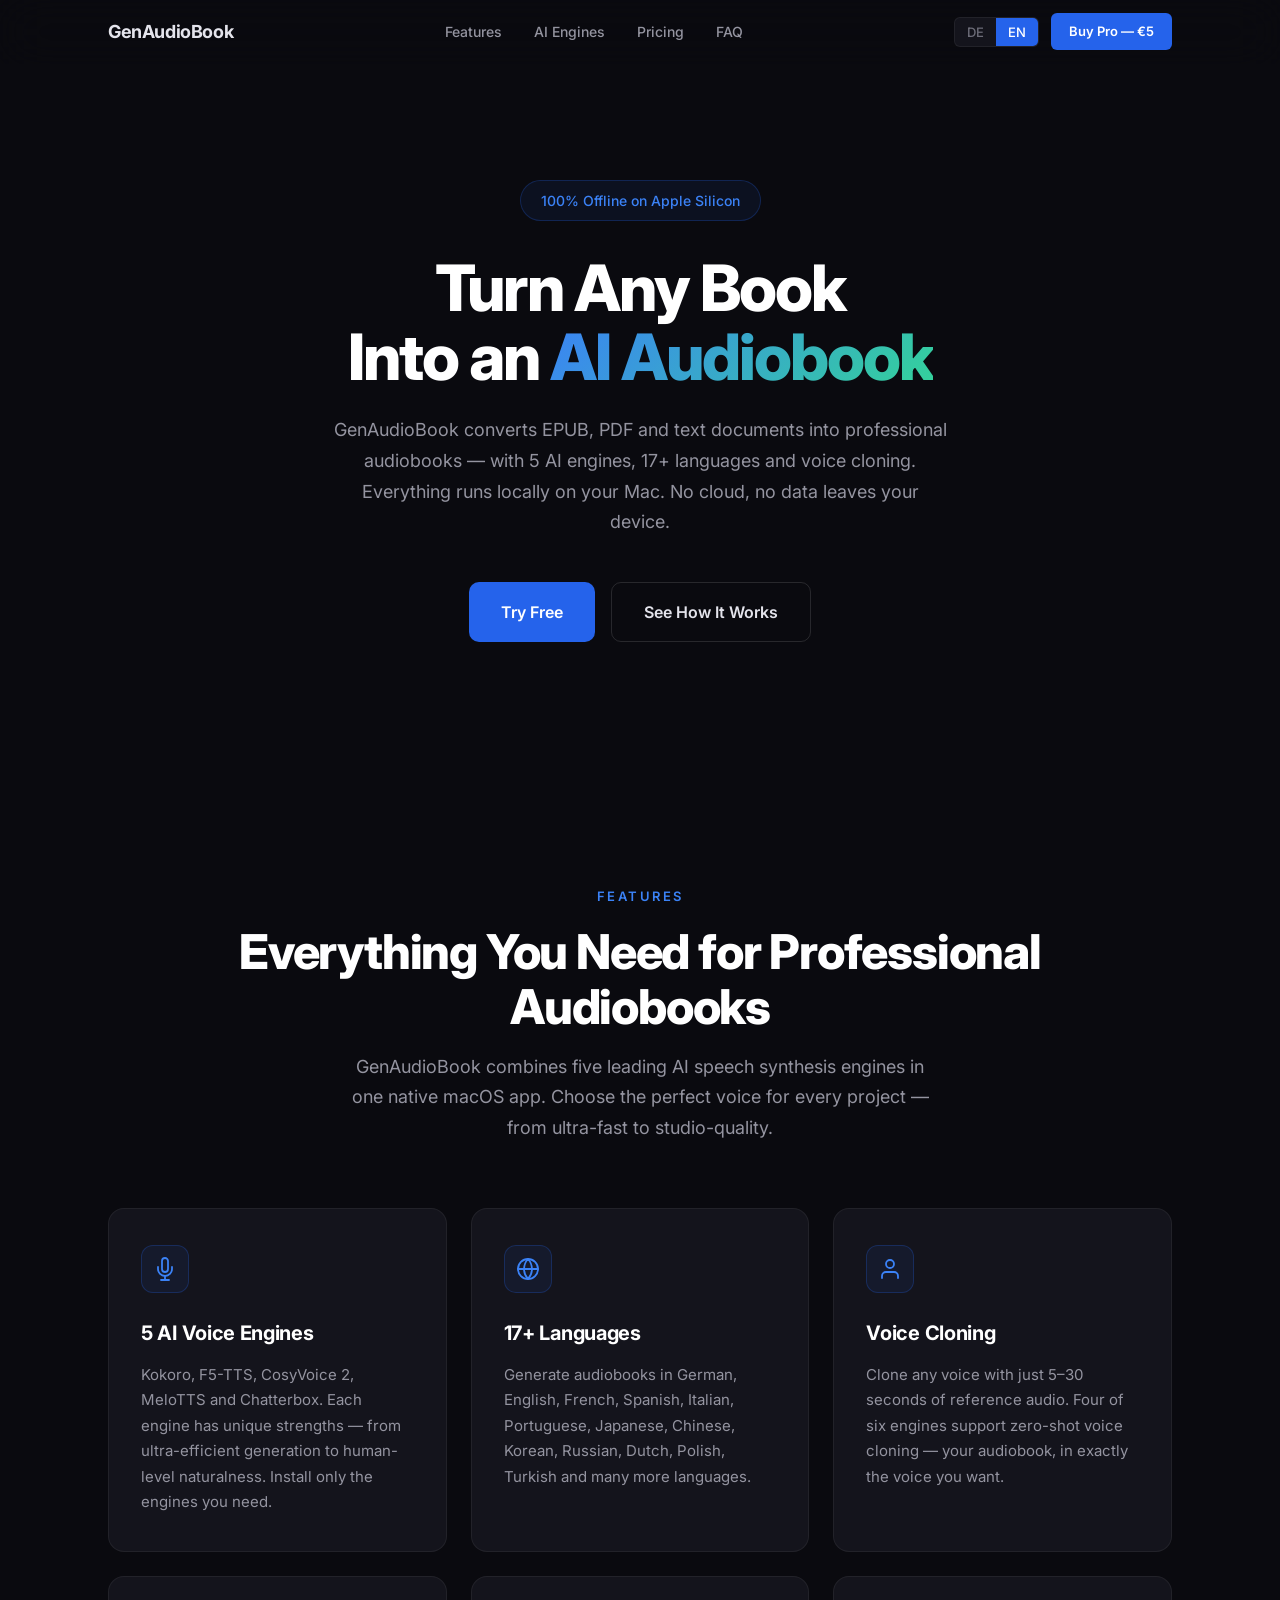
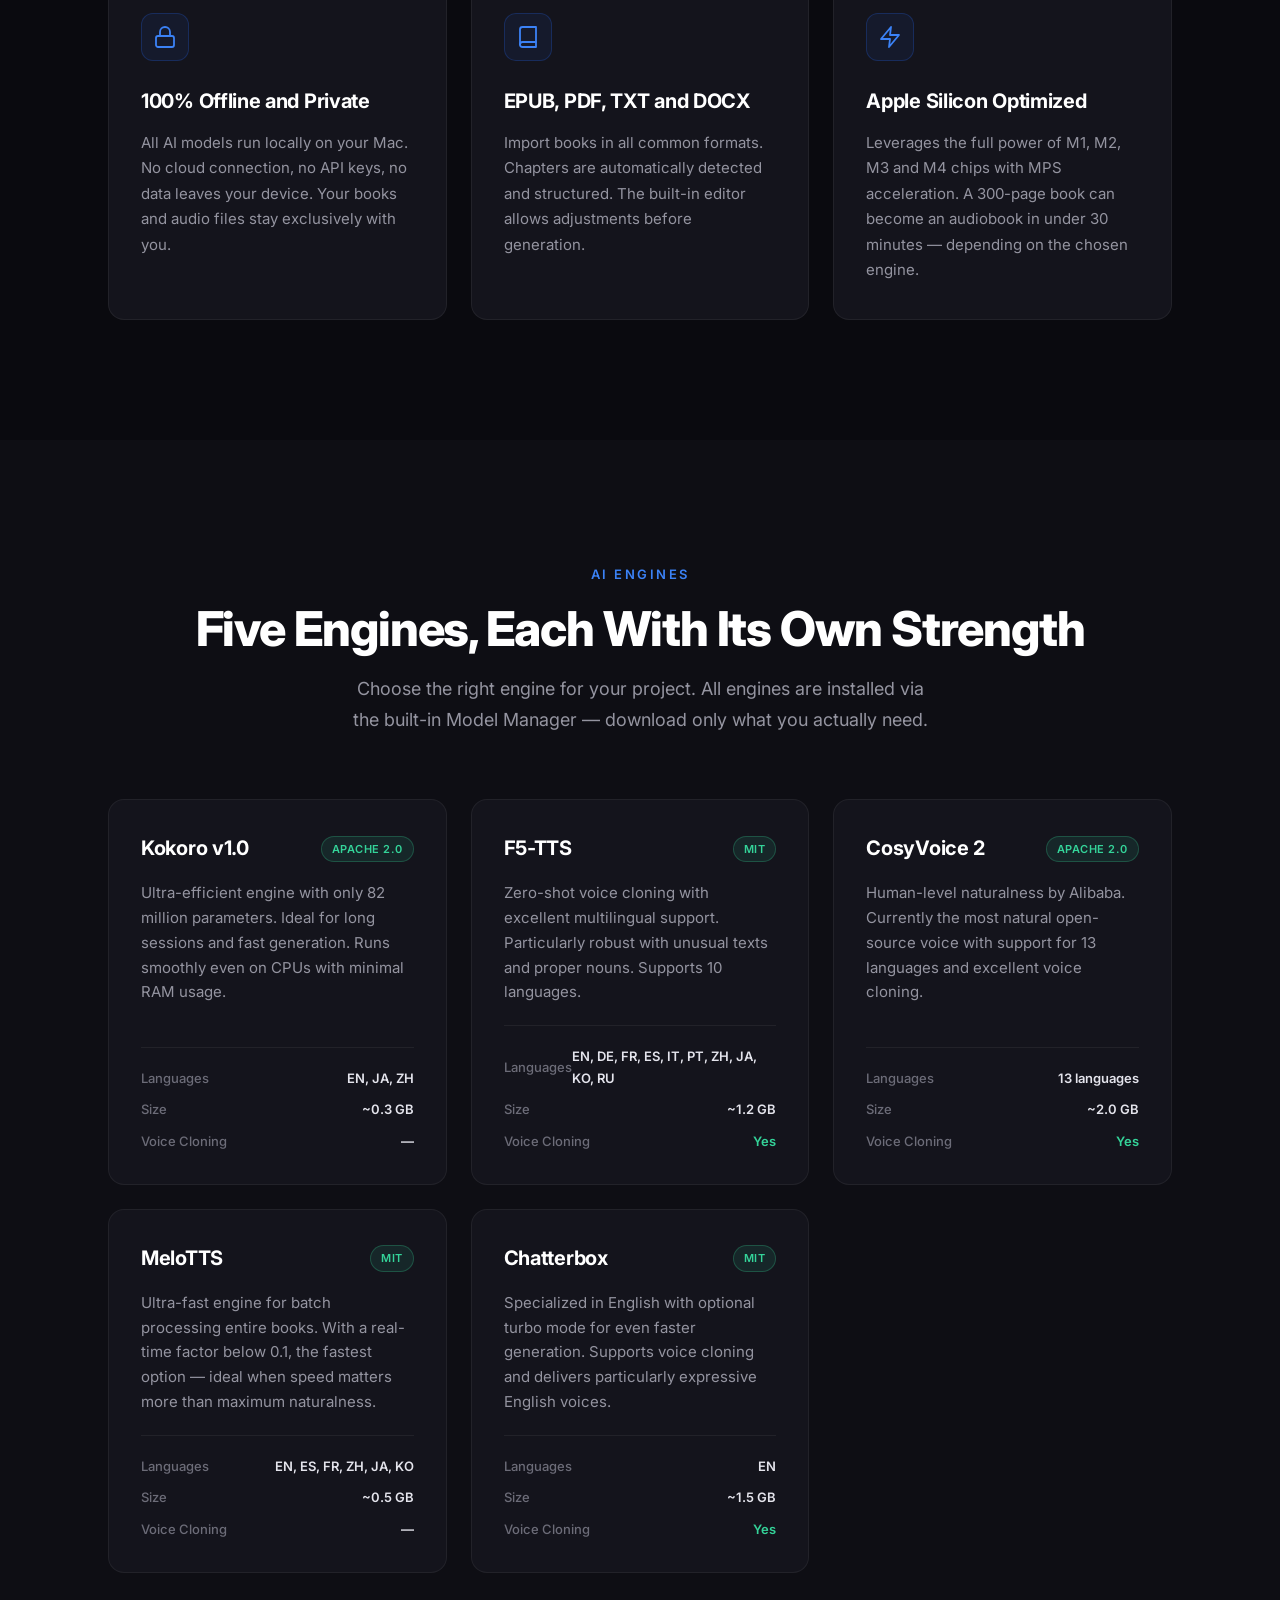
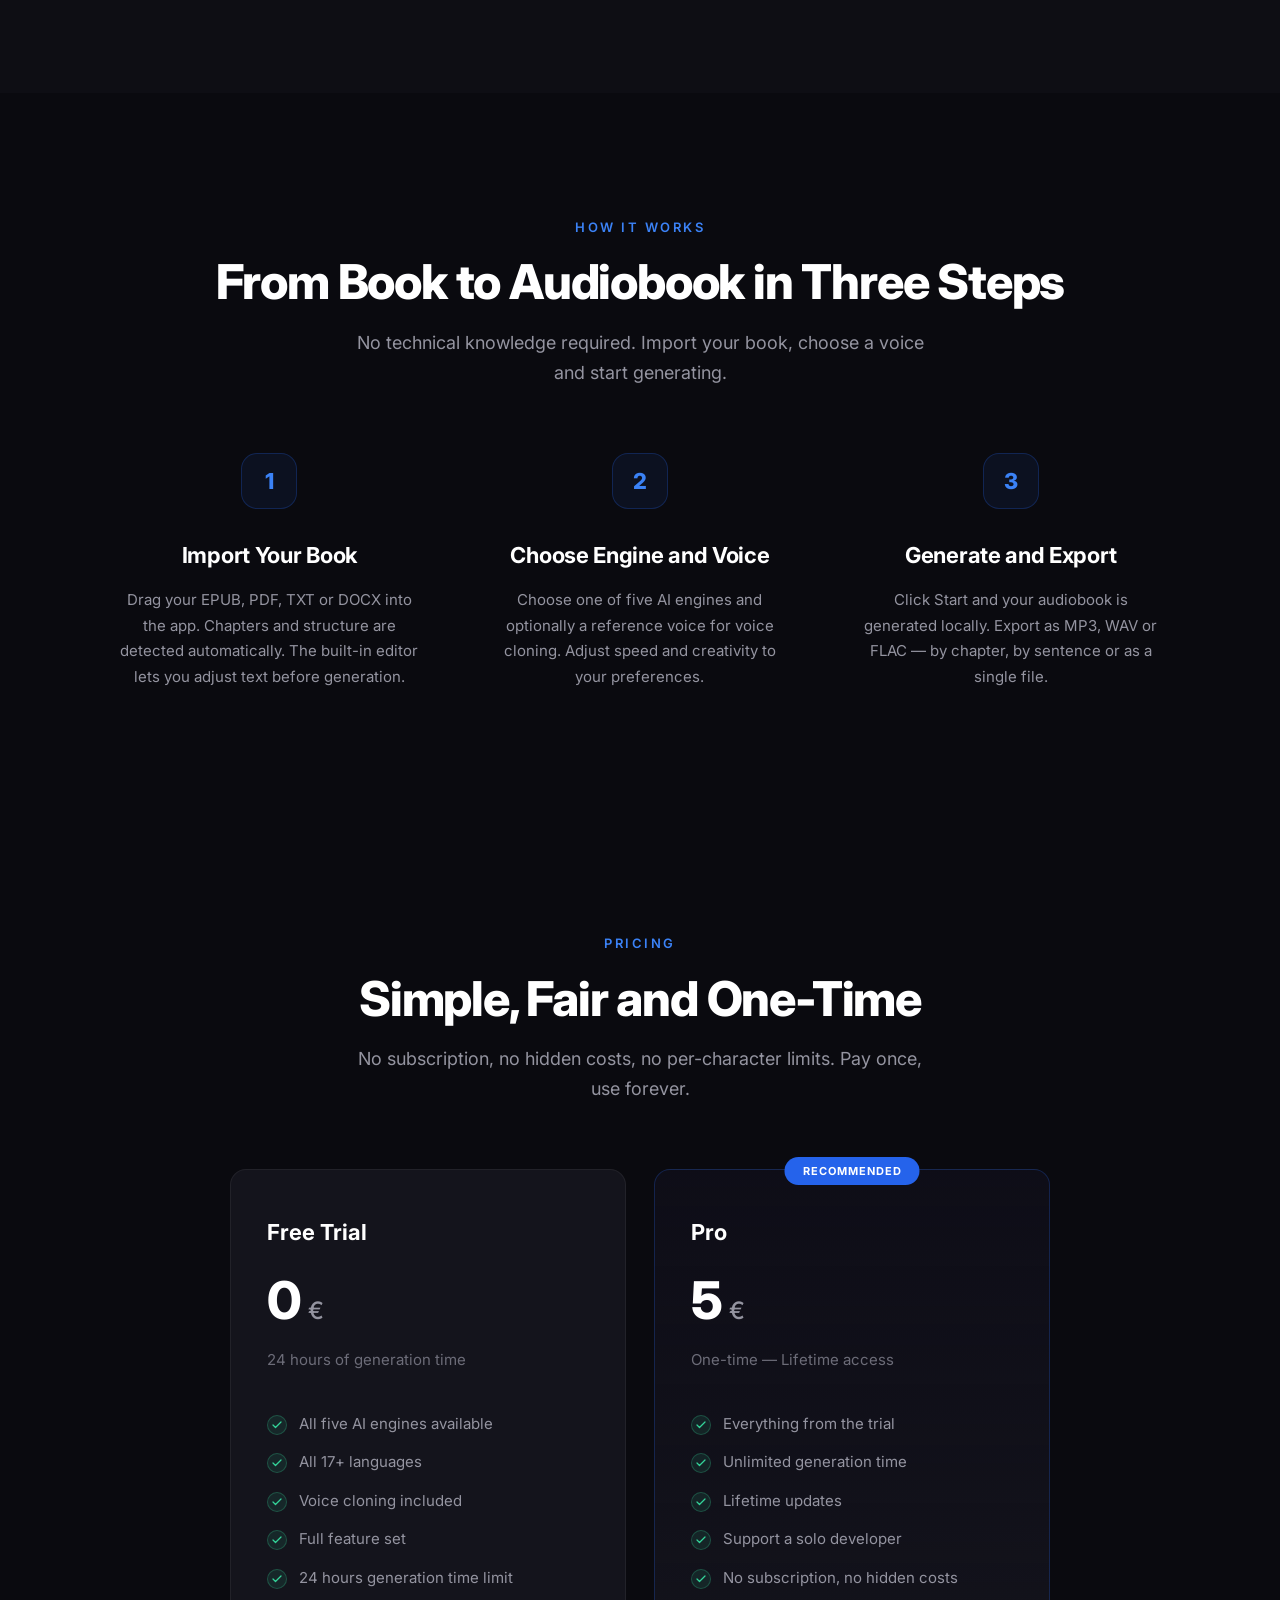
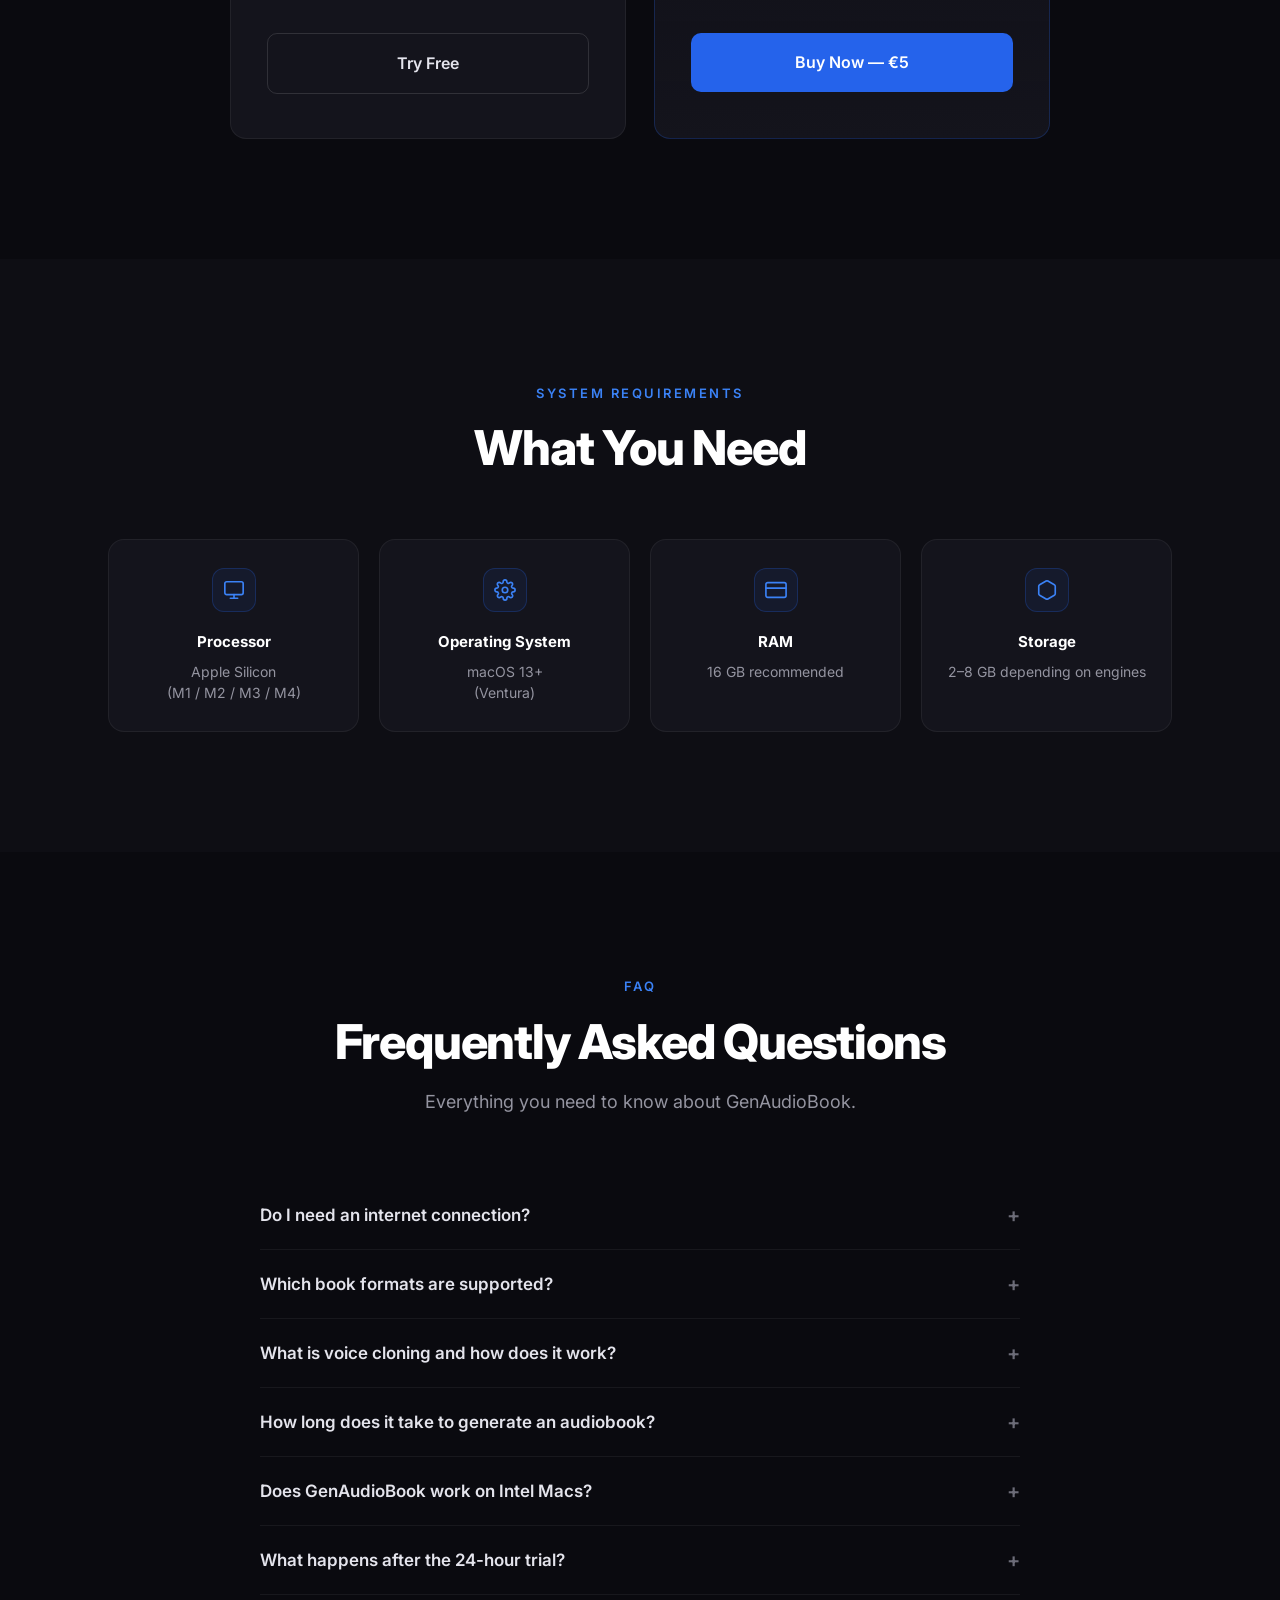
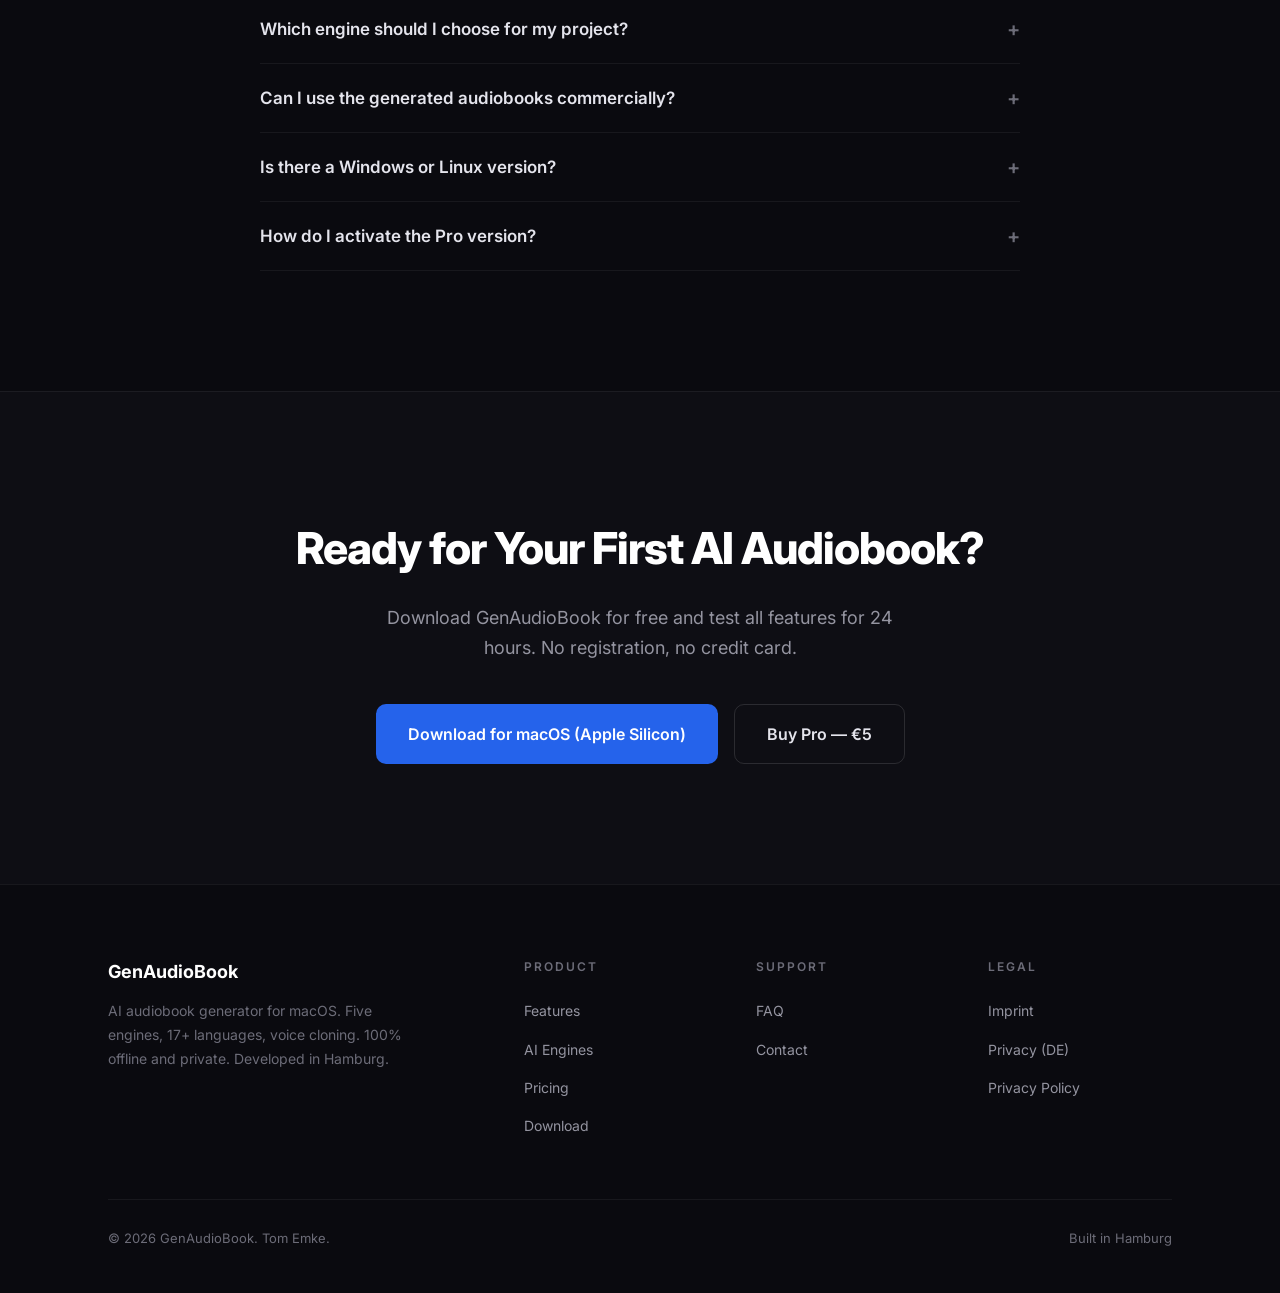
==== index.html @ 5830a2a6 "Add files via upload" ====
<!DOCTYPE html>
<html lang="de">
<head>
    <meta charset="UTF-8">
    <meta name="viewport" content="width=device-width, initial-scale=1.0">
    <title>GenAudioBook — KI Hörbuch Generator für Mac | EPUB zu Audiobook</title>
    <meta name="description" content="Verwandle jedes EPUB, PDF oder Textdokument in ein professionelles Hörbuch — 100% lokal auf deinem Mac. 5 KI-Stimmen, 17+ Sprachen, Voice Cloning. 24h kostenlos testen.">
    <meta name="keywords" content="audiobook generator, hörbuch erstellen, epub to audiobook, text to speech mac, KI hörbuch, AI audiobook, voice cloning, offline tts, mac app, apple silicon">
    <meta name="author" content="Tom Emke">
    <link rel="canonical" href="https://genaudiobook.com/">

    <!-- Open Graph -->
    <meta property="og:type" content="website">
    <meta property="og:url" content="https://genaudiobook.com/">
    <meta property="og:title" content="GenAudioBook — KI Hörbuch Generator für Mac">
    <meta property="og:description" content="Verwandle jedes Buch in ein Audiobook. 5 KI-Engines, 17+ Sprachen, Voice Cloning. 100% offline auf deinem Mac.">
    <meta property="og:site_name" content="GenAudioBook">

    <!-- Twitter Card -->
    <meta name="twitter:card" content="summary_large_image">
    <meta name="twitter:title" content="GenAudioBook — KI Hörbuch Generator für Mac">
    <meta name="twitter:description" content="5 KI-Engines, 17+ Sprachen, Voice Cloning. 100% offline. 24h kostenlos testen, dann 5€ einmalig.">

    <!-- Schema.org JSON-LD -->
    <script type="application/ld+json">
    {
        "@context": "https://schema.org",
        "@type": "SoftwareApplication",
        "name": "GenAudioBook",
        "operatingSystem": "macOS 13+",
        "applicationCategory": "MultimediaApplication",
        "description": "AI-powered audiobook generator for Mac. Convert EPUB, PDF and text to audiobooks using 5 TTS engines with 17+ languages and voice cloning. Runs 100% offline on Apple Silicon.",
        "offers": [
            {
                "@type": "Offer",
                "price": "0",
                "priceCurrency": "EUR",
                "description": "24-hour free trial"
            },
            {
                "@type": "Offer",
                "price": "5.00",
                "priceCurrency": "EUR",
                "description": "Lifetime Pro license"
            }
        ],
        "author": {
            "@type": "Person",
            "name": "Tom Emke"
        }
    }
    </script>

    <!-- Fonts -->
    <link rel="preconnect" href="https://fonts.googleapis.com">
    <link rel="preconnect" href="https://fonts.gstatic.com" crossorigin>
    <link href="https://fonts.googleapis.com/css2?family=Inter:wght@400;500;600;700;800&display=swap" rel="stylesheet">

    <link rel="stylesheet" href="style.css">
</head>
<body>

<!-- ==================== NAVBAR ==================== -->
<nav class="navbar">
    <div class="container">
        <a href="/" class="nav-logo">GenAudioBook</a>
        <ul class="nav-links" id="navLinks">
            <li><a href="#features" data-de="Features" data-en="Features">Features</a></li>
            <li><a href="#engines" data-de="KI Engines" data-en="AI Engines">KI Engines</a></li>
            <li><a href="#pricing" data-de="Preise" data-en="Pricing">Preise</a></li>
            <li><a href="#faq" data-de="FAQ" data-en="FAQ">FAQ</a></li>
        </ul>
        <div class="nav-right">
            <div class="lang-toggle">
                <button id="langDe" class="active" onclick="setLang('de')">DE</button>
                <button id="langEn" onclick="setLang('en')">EN</button>
            </div>
            <a href="https://tomember.gumroad.com/l/epdibx" class="btn-nav-cta" data-de="Pro kaufen — 5 €" data-en="Buy Pro — €5">Pro kaufen — 5 €</a>
            <button class="nav-hamburger" id="navHamburger" onclick="toggleMobileNav()">☰</button>
        </div>
    </div>
</nav>

<!-- ==================== HERO ==================== -->
<section class="hero">
    <div class="container">
        <div class="hero-badge">
            <span data-de="100% Offline auf Apple Silicon" data-en="100% Offline on Apple Silicon">100% Offline auf Apple Silicon</span>
        </div>
        <h1>
            <span data-de="Verwandle jedes Buch" data-en="Turn Any Book">Verwandle jedes Buch</span><br>
            <span data-de="in ein " data-en="Into an ">in ein </span><span class="gradient-text" data-de="KI-Hörbuch" data-en="AI Audiobook">KI-Hörbuch</span>
        </h1>
        <p class="subtitle" data-de="GenAudioBook konvertiert EPUB, PDF und Textdokumente in professionelle Hörbücher — mit 5 KI-Engines, 17+ Sprachen und Voice Cloning. Alles läuft lokal auf deinem Mac. Keine Cloud, keine Daten die dein Gerät verlassen." data-en="GenAudioBook converts EPUB, PDF and text documents into professional audiobooks — with 5 AI engines, 17+ languages and voice cloning. Everything runs locally on your Mac. No cloud, no data leaves your device.">
            GenAudioBook konvertiert EPUB, PDF und Textdokumente in professionelle Hörbücher — mit 5 KI-Engines, 17+ Sprachen und Voice Cloning. Alles läuft lokal auf deinem Mac. Keine Cloud, keine Daten die dein Gerät verlassen.
        </p>
        <div class="hero-buttons">
            <a href="#download" class="btn-primary" data-de="Kostenlos testen" data-en="Try Free">Kostenlos testen</a>
            <a href="#how-it-works" class="btn-secondary" data-de="So funktioniert's" data-en="See How It Works">So funktioniert's</a>
        </div>
    </div>
</section>

<!-- ==================== FEATURES ==================== -->
<section id="features">
    <div class="container">
        <div class="section-header fade-in">
            <span class="label" data-de="Features" data-en="Features">Features</span>
            <h2 data-de="Alles was du für professionelle Hörbücher brauchst" data-en="Everything You Need for Professional Audiobooks">Alles was du für professionelle Hörbücher brauchst</h2>
            <p data-de="GenAudioBook vereint fünf führende KI-Sprachsynthese-Engines in einer nativen macOS-App. Wähle die perfekte Stimme für jedes Projekt — von ultra-schnell bis studio-nah." data-en="GenAudioBook combines five leading AI speech synthesis engines in one native macOS app. Choose the perfect voice for every project — from ultra-fast to studio-quality.">GenAudioBook vereint fünf führende KI-Sprachsynthese-Engines in einer nativen macOS-App. Wähle die perfekte Stimme für jedes Projekt — von ultra-schnell bis studio-nah.</p>
        </div>
        <div class="features-grid">
            <div class="feature-card fade-in">
                <div class="feature-icon">
                    <svg viewBox="0 0 24 24"><path d="M12 1a3 3 0 0 0-3 3v8a3 3 0 0 0 6 0V4a3 3 0 0 0-3-3z"/><path d="M19 10v2a7 7 0 0 1-14 0v-2"/><line x1="12" y1="19" x2="12" y2="23"/><line x1="8" y1="23" x2="16" y2="23"/></svg>
                </div>
                <h3 data-de="5 KI-Sprachengines" data-en="5 AI Voice Engines">5 KI-Sprachengines</h3>
                <p data-de="Kokoro, F5-TTS, CosyVoice 2, MeloTTS, Chatterbox. Jede Engine hat eigene Stärken — von ultra-effizienter Generierung bis hin zu menschennaher Natürlichkeit. Installiere nur die Engines, die du brauchst." data-en="Kokoro, F5-TTS, CosyVoice 2, MeloTTS and Chatterbox. Each engine has unique strengths — from ultra-efficient generation to human-level naturalness. Install only the engines you need.">Kokoro, F5-TTS, CosyVoice 2, MeloTTS, Chatterbox. Jede Engine hat eigene Stärken — von ultra-effizienter Generierung bis hin zu menschennaher Natürlichkeit. Installiere nur die Engines, die du brauchst.</p>
            </div>
            <div class="feature-card fade-in">
                <div class="feature-icon">
                    <svg viewBox="0 0 24 24"><circle cx="12" cy="12" r="10"/><line x1="2" y1="12" x2="22" y2="12"/><path d="M12 2a15.3 15.3 0 0 1 4 10 15.3 15.3 0 0 1-4 10 15.3 15.3 0 0 1-4-10 15.3 15.3 0 0 1 4-10z"/></svg>
                </div>
                <h3 data-de="17+ Sprachen" data-en="17+ Languages">17+ Sprachen</h3>
                <p data-de="Generiere Hörbücher in Deutsch, Englisch, Französisch, Spanisch, Italienisch, Portugiesisch, Japanisch, Chinesisch, Koreanisch, Russisch, Niederländisch, Polnisch, Türkisch und vielen weiteren Sprachen." data-en="Generate audiobooks in German, English, French, Spanish, Italian, Portuguese, Japanese, Chinese, Korean, Russian, Dutch, Polish, Turkish and many more languages.">Generiere Hörbücher in Deutsch, Englisch, Französisch, Spanisch, Italienisch, Portugiesisch, Japanisch, Chinesisch, Koreanisch, Russisch, Niederländisch, Polnisch, Türkisch und vielen weiteren Sprachen.</p>
            </div>
            <div class="feature-card fade-in">
                <div class="feature-icon">
                    <svg viewBox="0 0 24 24"><path d="M20 21v-2a4 4 0 0 0-4-4H8a4 4 0 0 0-4 4v2"/><circle cx="12" cy="7" r="4"/></svg>
                </div>
                <h3 data-de="Voice Cloning" data-en="Voice Cloning">Voice Cloning</h3>
                <p data-de="Klone jede beliebige Stimme mit nur 5–30 Sekunden Referenz-Audio. Vier der sechs Engines unterstützen Zero-Shot Voice Cloning — dein Hörbuch, in genau der Stimme die du willst." data-en="Clone any voice with just 5–30 seconds of reference audio. Four of six engines support zero-shot voice cloning — your audiobook, in exactly the voice you want.">Klone jede beliebige Stimme mit nur 5–30 Sekunden Referenz-Audio. Vier der sechs Engines unterstützen Zero-Shot Voice Cloning — dein Hörbuch, in genau der Stimme die du willst.</p>
            </div>
            <div class="feature-card fade-in">
                <div class="feature-icon">
                    <svg viewBox="0 0 24 24"><rect x="3" y="11" width="18" height="11" rx="2" ry="2"/><path d="M7 11V7a5 5 0 0 1 10 0v4"/></svg>
                </div>
                <h3 data-de="100% Offline und Privat" data-en="100% Offline and Private">100% Offline und Privat</h3>
                <p data-de="Alle KI-Modelle laufen lokal auf deinem Mac. Keine Cloud-Verbindung, keine API-Keys, keine Daten die dein Gerät verlassen. Deine Bücher und Audiodateien bleiben ausschließlich bei dir." data-en="All AI models run locally on your Mac. No cloud connection, no API keys, no data leaves your device. Your books and audio files stay exclusively with you.">Alle KI-Modelle laufen lokal auf deinem Mac. Keine Cloud-Verbindung, keine API-Keys, keine Daten die dein Gerät verlassen. Deine Bücher und Audiodateien bleiben ausschließlich bei dir.</p>
            </div>
            <div class="feature-card fade-in">
                <div class="feature-icon">
                    <svg viewBox="0 0 24 24"><path d="M4 19.5A2.5 2.5 0 0 1 6.5 17H20"/><path d="M6.5 2H20v20H6.5A2.5 2.5 0 0 1 4 19.5v-15A2.5 2.5 0 0 1 6.5 2z"/></svg>
                </div>
                <h3 data-de="EPUB, PDF, TXT und DOCX" data-en="EPUB, PDF, TXT and DOCX">EPUB, PDF, TXT und DOCX</h3>
                <p data-de="Importiere Bücher in allen gängigen Formaten. Kapitel werden automatisch erkannt und strukturiert. Der integrierte Editor erlaubt Anpassungen vor der Generierung." data-en="Import books in all common formats. Chapters are automatically detected and structured. The built-in editor allows adjustments before generation.">Importiere Bücher in allen gängigen Formaten. Kapitel werden automatisch erkannt und strukturiert. Der integrierte Editor erlaubt Anpassungen vor der Generierung.</p>
            </div>
            <div class="feature-card fade-in">
                <div class="feature-icon">
                    <svg viewBox="0 0 24 24"><polygon points="13 2 3 14 12 14 11 22 21 10 12 10 13 2"/></svg>
                </div>
                <h3 data-de="Apple Silicon Optimiert" data-en="Apple Silicon Optimized">Apple Silicon Optimiert</h3>
                <p data-de="Nutzt die volle Leistung der M1, M2, M3 und M4 Chips mit MPS-Beschleunigung. Ein 300-Seiten-Buch kann in unter 30 Minuten zum Hörbuch werden — je nach gewählter Engine." data-en="Leverages the full power of M1, M2, M3 and M4 chips with MPS acceleration. A 300-page book can become an audiobook in under 30 minutes — depending on the chosen engine.">Nutzt die volle Leistung der M1, M2, M3 und M4 Chips mit MPS-Beschleunigung. Ein 300-Seiten-Buch kann in unter 30 Minuten zum Hörbuch werden — je nach gewählter Engine.</p>
            </div>
        </div>
    </div>
</section>

<!-- ==================== ENGINE COMPARISON ==================== -->
<section id="engines" class="engine-section">
    <div class="container">
        <div class="section-header fade-in">
            <span class="label" data-de="KI Engines" data-en="AI Engines">KI Engines</span>
            <h2 data-de="Fünf Engines, jede mit eigener Stärke" data-en="Five Engines, Each With Its Own Strength">Fünf Engines, jede mit eigener Stärke</h2>
            <p data-de="Wähle die richtige Engine für dein Projekt. Alle Engines werden über den integrierten Model Manager installiert — lade nur herunter, was du wirklich brauchst." data-en="Choose the right engine for your project. All engines are installed via the built-in Model Manager — download only what you actually need.">Wähle die richtige Engine für dein Projekt. Alle Engines werden über den integrierten Model Manager installiert — lade nur herunter, was du wirklich brauchst.</p>
        </div>
        <div class="engine-grid">
            <!-- Kokoro -->
            <div class="engine-card fade-in">
                <div class="engine-card-header">
                    <h3>Kokoro v1.0</h3>
                    <span class="engine-badge green">Apache 2.0</span>
                </div>
                <p class="engine-desc" data-de="Ultra-effiziente Engine mit nur 82 Millionen Parametern. Ideal für lange Sessions und schnelle Generierung. Läuft auch auf CPUs flüssig und verbraucht minimal RAM." data-en="Ultra-efficient engine with only 82 million parameters. Ideal for long sessions and fast generation. Runs smoothly even on CPUs with minimal RAM usage.">Ultra-effiziente Engine mit nur 82 Millionen Parametern. Ideal für lange Sessions und schnelle Generierung. Läuft auch auf CPUs flüssig und verbraucht minimal RAM.</p>
                <div class="engine-meta">
                    <div class="engine-meta-row">
                        <span class="meta-label" data-de="Sprachen" data-en="Languages">Sprachen</span>
                        <span class="meta-value">EN, JA, ZH</span>
                    </div>
                    <div class="engine-meta-row">
                        <span class="meta-label" data-de="Größe" data-en="Size">Größe</span>
                        <span class="meta-value">~0.3 GB</span>
                    </div>
                    <div class="engine-meta-row">
                        <span class="meta-label">Voice Cloning</span>
                        <span class="meta-value">—</span>
                    </div>
                </div>
            </div>
            <!-- F5-TTS -->
            <div class="engine-card fade-in">
                <div class="engine-card-header">
                    <h3>F5-TTS</h3>
                    <span class="engine-badge green">MIT</span>
                </div>
                <p class="engine-desc" data-de="Zero-Shot Voice Cloning mit hervorragender Multilingual-Unterstützung. Besonders robust bei ungewöhnlichen Texten und Eigennamen. Unterstützt 10 Sprachen." data-en="Zero-shot voice cloning with excellent multilingual support. Particularly robust with unusual texts and proper nouns. Supports 10 languages.">Zero-Shot Voice Cloning mit hervorragender Multilingual-Unterstützung. Besonders robust bei ungewöhnlichen Texten und Eigennamen. Unterstützt 10 Sprachen.</p>
                <div class="engine-meta">
                    <div class="engine-meta-row">
                        <span class="meta-label" data-de="Sprachen" data-en="Languages">Sprachen</span>
                        <span class="meta-value">EN, DE, FR, ES, IT, PT, ZH, JA, KO, RU</span>
                    </div>
                    <div class="engine-meta-row">
                        <span class="meta-label" data-de="Größe" data-en="Size">Größe</span>
                        <span class="meta-value">~1.2 GB</span>
                    </div>
                    <div class="engine-meta-row">
                        <span class="meta-label">Voice Cloning</span>
                        <span class="meta-value cloning-yes" data-de="Ja" data-en="Yes">Ja</span>
                    </div>
                </div>
            </div>
            <!-- CosyVoice 2 -->
            <div class="engine-card fade-in">
                <div class="engine-card-header">
                    <h3>CosyVoice 2</h3>
                    <span class="engine-badge green">Apache 2.0</span>
                </div>
                <p class="engine-desc" data-de="Menschennahe Natürlichkeit von Alibaba. Die aktuell natürlichste Open-Source-Stimme mit Unterstützung für 13 Sprachen und exzellentem Voice Cloning." data-en="Human-level naturalness by Alibaba. Currently the most natural open-source voice with support for 13 languages and excellent voice cloning.">Menschennahe Natürlichkeit von Alibaba. Die aktuell natürlichste Open-Source-Stimme mit Unterstützung für 13 Sprachen und exzellentem Voice Cloning.</p>
                <div class="engine-meta">
                    <div class="engine-meta-row">
                        <span class="meta-label" data-de="Sprachen" data-en="Languages">Sprachen</span>
                        <span class="meta-value">13 <span data-de="Sprachen" data-en="languages">Sprachen</span></span>
                    </div>
                    <div class="engine-meta-row">
                        <span class="meta-label" data-de="Größe" data-en="Size">Größe</span>
                        <span class="meta-value">~2.0 GB</span>
                    </div>
                    <div class="engine-meta-row">
                        <span class="meta-label">Voice Cloning</span>
                        <span class="meta-value cloning-yes" data-de="Ja" data-en="Yes">Ja</span>
                    </div>
                </div>
            </div>
            <!-- MeloTTS -->
            <div class="engine-card fade-in">
                <div class="engine-card-header">
                    <h3>MeloTTS</h3>
                    <span class="engine-badge green">MIT</span>
                </div>
                <p class="engine-desc" data-de="Ultra-schnelle Engine für Batch-Processing ganzer Bücher. Mit einem Real-Time-Factor unter 0.1 die schnellste Option — ideal wenn Geschwindigkeit wichtiger ist als maximale Natürlichkeit." data-en="Ultra-fast engine for batch processing entire books. With a real-time factor below 0.1, the fastest option — ideal when speed matters more than maximum naturalness.">Ultra-schnelle Engine für Batch-Processing ganzer Bücher. Mit einem Real-Time-Factor unter 0.1 die schnellste Option — ideal wenn Geschwindigkeit wichtiger ist als maximale Natürlichkeit.</p>
                <div class="engine-meta">
                    <div class="engine-meta-row">
                        <span class="meta-label" data-de="Sprachen" data-en="Languages">Sprachen</span>
                        <span class="meta-value">EN, ES, FR, ZH, JA, KO</span>
                    </div>
                    <div class="engine-meta-row">
                        <span class="meta-label" data-de="Größe" data-en="Size">Größe</span>
                        <span class="meta-value">~0.5 GB</span>
                    </div>
                    <div class="engine-meta-row">
                        <span class="meta-label">Voice Cloning</span>
                        <span class="meta-value">—</span>
                    </div>
                </div>
            </div>
            <!-- Chatterbox -->
            <div class="engine-card fade-in">
                <div class="engine-card-header">
                    <h3>Chatterbox</h3>
                    <span class="engine-badge green">MIT</span>
                </div>
                <p class="engine-desc" data-de="Spezialisiert auf englische Sprache mit optionalem Turbo-Modus für noch schnellere Generierung. Unterstützt Voice Cloning und liefert besonders ausdrucksstarke englische Stimmen." data-en="Specialized in English with optional turbo mode for even faster generation. Supports voice cloning and delivers particularly expressive English voices.">Spezialisiert auf englische Sprache mit optionalem Turbo-Modus für noch schnellere Generierung. Unterstützt Voice Cloning und liefert besonders ausdrucksstarke englische Stimmen.</p>
                <div class="engine-meta">
                    <div class="engine-meta-row">
                        <span class="meta-label" data-de="Sprachen" data-en="Languages">Sprachen</span>
                        <span class="meta-value">EN</span>
                    </div>
                    <div class="engine-meta-row">
                        <span class="meta-label" data-de="Größe" data-en="Size">Größe</span>
                        <span class="meta-value">~1.5 GB</span>
                    </div>
                    <div class="engine-meta-row">
                        <span class="meta-label">Voice Cloning</span>
                        <span class="meta-value cloning-yes" data-de="Ja" data-en="Yes">Ja</span>
                    </div>
                </div>
            </div>
        </div>
    </div>
</section>

<!-- ==================== HOW IT WORKS ==================== -->
<section id="how-it-works">
    <div class="container">
        <div class="section-header fade-in">
            <span class="label" data-de="So funktioniert's" data-en="How It Works">So funktioniert's</span>
            <h2 data-de="Vom Buch zum Hörbuch in drei Schritten" data-en="From Book to Audiobook in Three Steps">Vom Buch zum Hörbuch in drei Schritten</h2>
            <p data-de="Kein technisches Wissen nötig. Importiere dein Buch, wähle eine Stimme und starte die Generierung." data-en="No technical knowledge required. Import your book, choose a voice and start generating.">Kein technisches Wissen nötig. Importiere dein Buch, wähle eine Stimme und starte die Generierung.</p>
        </div>
        <div class="steps-grid fade-in">
            <div class="step-card">
                <div class="step-number">1</div>
                <h3 data-de="Buch importieren" data-en="Import Your Book">Buch importieren</h3>
                <p data-de="Ziehe dein EPUB, PDF, TXT oder DOCX in die App. Kapitel und Struktur werden automatisch erkannt. Im integrierten Editor kannst du den Text vor der Generierung anpassen." data-en="Drag your EPUB, PDF, TXT or DOCX into the app. Chapters and structure are detected automatically. The built-in editor lets you adjust text before generation.">Ziehe dein EPUB, PDF, TXT oder DOCX in die App. Kapitel und Struktur werden automatisch erkannt. Im integrierten Editor kannst du den Text vor der Generierung anpassen.</p>
            </div>
            <div class="step-card">
                <div class="step-number">2</div>
                <h3 data-de="Engine und Stimme wählen" data-en="Choose Engine and Voice">Engine und Stimme wählen</h3>
                <p data-de="Wähle eine der fünf KI-Engines und optional eine Referenz-Stimme für Voice Cloning. Stelle Geschwindigkeit und Kreativität nach deinen Wünschen ein." data-en="Choose one of five AI engines and optionally a reference voice for voice cloning. Adjust speed and creativity to your preferences.">Wähle eine der fünf KI-Engines und optional eine Referenz-Stimme für Voice Cloning. Stelle Geschwindigkeit und Kreativität nach deinen Wünschen ein.</p>
            </div>
            <div class="step-card">
                <div class="step-number">3</div>
                <h3 data-de="Generieren und Exportieren" data-en="Generate and Export">Generieren und Exportieren</h3>
                <p data-de="Klicke auf Start und dein Hörbuch wird lokal generiert. Exportiere als MP3, WAV oder FLAC — kapitelweise, satzweise oder als Gesamtdatei." data-en="Click Start and your audiobook is generated locally. Export as MP3, WAV or FLAC — by chapter, by sentence or as a single file.">Klicke auf Start und dein Hörbuch wird lokal generiert. Exportiere als MP3, WAV oder FLAC — kapitelweise, satzweise oder als Gesamtdatei.</p>
            </div>
        </div>
    </div>
</section>

<!-- ==================== PRICING ==================== -->
<section id="pricing">
    <div class="container">
        <div class="section-header fade-in">
            <span class="label" data-de="Preise" data-en="Pricing">Preise</span>
            <h2 data-de="Einfach, fair und einmalig" data-en="Simple, Fair and One-Time">Einfach, fair und einmalig</h2>
            <p data-de="Kein Abo, keine versteckten Kosten, keine Limits pro Zeichen. Einmal zahlen, für immer nutzen." data-en="No subscription, no hidden costs, no per-character limits. Pay once, use forever.">Kein Abo, keine versteckten Kosten, keine Limits pro Zeichen. Einmal zahlen, für immer nutzen.</p>
        </div>
        <div class="pricing-grid fade-in">
            <!-- Free Trial -->
            <div class="pricing-card">
                <h3 data-de="Kostenlose Testversion" data-en="Free Trial">Kostenlose Testversion</h3>
                <div class="pricing-price">0 <span class="currency">€</span></div>
                <div class="pricing-period" data-de="24 Stunden Generierungszeit" data-en="24 hours of generation time">24 Stunden Generierungszeit</div>
                <ul class="pricing-features">
                    <li data-de="Alle fünf KI-Engines verfügbar" data-en="All five AI engines available">Alle fünf KI-Engines verfügbar</li>
                    <li data-de="Alle 17+ Sprachen" data-en="All 17+ languages">Alle 17+ Sprachen</li>
                    <li data-de="Voice Cloning inklusive" data-en="Voice cloning included">Voice Cloning inklusive</li>
                    <li data-de="Voller Funktionsumfang" data-en="Full feature set">Voller Funktionsumfang</li>
                    <li data-de="24 Stunden Generierungszeit" data-en="24 hours generation time limit">24 Stunden Generierungszeit</li>
                </ul>
                <a href="#download" class="btn-secondary" data-de="Kostenlos testen" data-en="Try Free">Kostenlos testen</a>
            </div>
            <!-- Pro -->
            <div class="pricing-card featured" data-badge="EMPFOHLEN">
                <h3>Pro</h3>
                <div class="pricing-price">5 <span class="currency">€</span></div>
                <div class="pricing-period" data-de="Einmalig — Lebenslanger Zugriff" data-en="One-time — Lifetime access">Einmalig — Lebenslanger Zugriff</div>
                <ul class="pricing-features">
                    <li data-de="Alles aus der Testversion" data-en="Everything from the trial">Alles aus der Testversion</li>
                    <li data-de="Unbegrenzte Generierungszeit" data-en="Unlimited generation time">Unbegrenzte Generierungszeit</li>
                    <li data-de="Lebenslange Updates" data-en="Lifetime updates">Lebenslange Updates</li>
                    <li data-de="Unterstütze einen Solo-Entwickler" data-en="Support a solo developer">Unterstütze einen Solo-Entwickler</li>
                    <li data-de="Kein Abo, keine versteckten Kosten" data-en="No subscription, no hidden costs">Kein Abo, keine versteckten Kosten</li>
                </ul>
                <a href="https://tomember.gumroad.com/l/epdibx" class="btn-primary" data-de="Jetzt kaufen — 5 €" data-en="Buy Now — €5">Jetzt kaufen — 5 €</a>
            </div>
        </div>
    </div>
</section>

<!-- ==================== SYSTEM REQUIREMENTS ==================== -->
<section id="system" class="engine-section">
    <div class="container">
        <div class="section-header fade-in">
            <span class="label" data-de="Systemanforderungen" data-en="System Requirements">Systemanforderungen</span>
            <h2 data-de="Was du brauchst" data-en="What You Need">Was du brauchst</h2>
        </div>
        <div class="sysreq-grid fade-in">
            <div class="sysreq-item">
                <div class="sysreq-icon">
                    <svg viewBox="0 0 24 24"><rect x="2" y="3" width="20" height="14" rx="2" ry="2"/><line x1="8" y1="21" x2="16" y2="21"/><line x1="12" y1="17" x2="12" y2="21"/></svg>
                </div>
                <h4 data-de="Prozessor" data-en="Processor">Prozessor</h4>
                <p>Apple Silicon<br>(M1 / M2 / M3 / M4)</p>
            </div>
            <div class="sysreq-item">
                <div class="sysreq-icon">
                    <svg viewBox="0 0 24 24"><circle cx="12" cy="12" r="3"/><path d="M19.4 15a1.65 1.65 0 0 0 .33 1.82l.06.06a2 2 0 0 1 0 2.83 2 2 0 0 1-2.83 0l-.06-.06a1.65 1.65 0 0 0-1.82-.33 1.65 1.65 0 0 0-1 1.51V21a2 2 0 0 1-2 2 2 2 0 0 1-2-2v-.09A1.65 1.65 0 0 0 9 19.4a1.65 1.65 0 0 0-1.82.33l-.06.06a2 2 0 0 1-2.83 0 2 2 0 0 1 0-2.83l.06-.06A1.65 1.65 0 0 0 4.68 15a1.65 1.65 0 0 0-1.51-1H3a2 2 0 0 1-2-2 2 2 0 0 1 2-2h.09A1.65 1.65 0 0 0 4.6 9a1.65 1.65 0 0 0-.33-1.82l-.06-.06a2 2 0 0 1 0-2.83 2 2 0 0 1 2.83 0l.06.06A1.65 1.65 0 0 0 9 4.68a1.65 1.65 0 0 0 1-1.51V3a2 2 0 0 1 2-2 2 2 0 0 1 2 2v.09a1.65 1.65 0 0 0 1 1.51 1.65 1.65 0 0 0 1.82-.33l.06-.06a2 2 0 0 1 2.83 0 2 2 0 0 1 0 2.83l-.06.06a1.65 1.65 0 0 0-.33 1.82V9a1.65 1.65 0 0 0 1.51 1H21a2 2 0 0 1 2 2 2 2 0 0 1-2 2h-.09a1.65 1.65 0 0 0-1.51 1z"/></svg>
                </div>
                <h4 data-de="Betriebssystem" data-en="Operating System">Betriebssystem</h4>
                <p>macOS 13+<br>(Ventura)</p>
            </div>
            <div class="sysreq-item">
                <div class="sysreq-icon">
                    <svg viewBox="0 0 24 24"><rect x="1" y="4" width="22" height="16" rx="2" ry="2"/><line x1="1" y1="10" x2="23" y2="10"/></svg>
                </div>
                <h4>RAM</h4>
                <p data-de="16 GB empfohlen" data-en="16 GB recommended">16 GB empfohlen</p>
            </div>
            <div class="sysreq-item">
                <div class="sysreq-icon">
                    <svg viewBox="0 0 24 24"><path d="M21 16V8a2 2 0 0 0-1-1.73l-7-4a2 2 0 0 0-2 0l-7 4A2 2 0 0 0 3 8v8a2 2 0 0 0 1 1.73l7 4a2 2 0 0 0 2 0l7-4A2 2 0 0 0 21 16z"/></svg>
                </div>
                <h4 data-de="Speicherplatz" data-en="Storage">Speicherplatz</h4>
                <p data-de="2–8 GB je nach Engines" data-en="2–8 GB depending on engines">2–8 GB je nach Engines</p>
            </div>
        </div>
    </div>
</section>

<!-- ==================== FAQ ==================== -->
<section id="faq">
    <div class="container">
        <div class="section-header fade-in">
            <span class="label">FAQ</span>
            <h2 data-de="Häufig gestellte Fragen" data-en="Frequently Asked Questions">Häufig gestellte Fragen</h2>
            <p data-de="Alles was du über GenAudioBook wissen musst." data-en="Everything you need to know about GenAudioBook.">Alles was du über GenAudioBook wissen musst.</p>
        </div>
        <div class="faq-list fade-in">
            <div class="faq-item">
                <button class="faq-question" onclick="toggleFaq(this)">
                    <span data-de="Brauche ich eine Internetverbindung?" data-en="Do I need an internet connection?">Brauche ich eine Internetverbindung?</span>
                    <span class="faq-arrow">+</span>
                </button>
                <div class="faq-answer">
                    <p data-de="Nur beim ersten Start, um die KI-Modelle herunterzuladen. Danach läuft alles 100% offline — keine Cloud, keine API-Keys, keine Daten die dein Gerät verlassen." data-en="Only on first launch to download the AI models. After that, everything runs 100% offline — no cloud, no API keys, no data leaves your device.">Nur beim ersten Start, um die KI-Modelle herunterzuladen. Danach läuft alles 100% offline — keine Cloud, keine API-Keys, keine Daten die dein Gerät verlassen.</p>
                </div>
            </div>
            <div class="faq-item">
                <button class="faq-question" onclick="toggleFaq(this)">
                    <span data-de="Welche Buchformate werden unterstützt?" data-en="Which book formats are supported?">Welche Buchformate werden unterstützt?</span>
                    <span class="faq-arrow">+</span>
                </button>
                <div class="faq-answer">
                    <p data-de="EPUB, PDF, TXT und DOCX. EPUB wird empfohlen, da die Kapitelstruktur am besten erkannt wird." data-en="EPUB, PDF, TXT and DOCX. EPUB is recommended as chapter structure is best detected.">EPUB, PDF, TXT und DOCX. EPUB wird empfohlen, da die Kapitelstruktur am besten erkannt wird.</p>
                </div>
            </div>
            <div class="faq-item">
                <button class="faq-question" onclick="toggleFaq(this)">
                    <span data-de="Was ist Voice Cloning und wie funktioniert es?" data-en="What is voice cloning and how does it work?">Was ist Voice Cloning und wie funktioniert es?</span>
                    <span class="faq-arrow">+</span>
                </button>
                <div class="faq-answer">
                    <p data-de="Mit Voice Cloning kannst du eine beliebige Stimme nachahmen. Lade ein kurzes Audio-Sample (5–30 Sekunden) hoch, und die KI generiert das Hörbuch in dieser Stimme. Verfügbar mit F5-TTS, CosyVoice 2 und Chatterbox." data-en="Voice cloning lets you replicate any voice. Upload a short audio sample (5–30 seconds), and the AI generates the audiobook in that voice. Available with F5-TTS, CosyVoice 2 and Chatterbox.">Mit Voice Cloning kannst du eine beliebige Stimme nachahmen. Lade ein kurzes Audio-Sample (5–30 Sekunden) hoch, und die KI generiert das Hörbuch in dieser Stimme. Verfügbar mit F5-TTS, CosyVoice 2 und Chatterbox.</p>
                </div>
            </div>
            <div class="faq-item">
                <button class="faq-question" onclick="toggleFaq(this)">
                    <span data-de="Wie lange dauert die Generierung eines Hörbuchs?" data-en="How long does it take to generate an audiobook?">Wie lange dauert die Generierung eines Hörbuchs?</span>
                    <span class="faq-arrow">+</span>
                </button>
                <div class="faq-answer">
                    <p data-de="Das hängt von der Engine und deinem Mac ab. Mit MeloTTS oder Kokoro auf einem M2/M3 Mac dauert ein 300-Seiten-Buch ca. 15–30 Minuten. CosyVoice 2 (höchste Qualität) braucht länger, ca. 1–2 Stunden." data-en="It depends on the engine and your Mac. With MeloTTS or Kokoro on an M2/M3 Mac, a 300-page book takes about 15–30 minutes. CosyVoice 2 (highest quality) takes longer, about 1–2 hours.">Das hängt von der Engine und deinem Mac ab. Mit MeloTTS oder Kokoro auf einem M2/M3 Mac dauert ein 300-Seiten-Buch ca. 15–30 Minuten. CosyVoice 2 (höchste Qualität) braucht länger, ca. 1–2 Stunden.</p>
                </div>
            </div>
            <div class="faq-item">
                <button class="faq-question" onclick="toggleFaq(this)">
                    <span data-de="Funktioniert GenAudioBook auf Intel Macs?" data-en="Does GenAudioBook work on Intel Macs?">Funktioniert GenAudioBook auf Intel Macs?</span>
                    <span class="faq-arrow">+</span>
                </button>
                <div class="faq-answer">
                    <p data-de="GenAudioBook ist für Apple Silicon (M1/M2/M3/M4) optimiert. Intel Macs werden nicht offiziell unterstützt, da die Generierung ohne MPS-Beschleunigung sehr langsam wäre." data-en="GenAudioBook is optimized for Apple Silicon (M1/M2/M3/M4). Intel Macs are not officially supported as generation without MPS acceleration would be very slow.">GenAudioBook ist für Apple Silicon (M1/M2/M3/M4) optimiert. Intel Macs werden nicht offiziell unterstützt, da die Generierung ohne MPS-Beschleunigung sehr langsam wäre.</p>
                </div>
            </div>
            <div class="faq-item">
                <button class="faq-question" onclick="toggleFaq(this)">
                    <span data-de="Was passiert nach den 24 Stunden Testzeit?" data-en="What happens after the 24-hour trial?">Was passiert nach den 24 Stunden Testzeit?</span>
                    <span class="faq-arrow">+</span>
                </button>
                <div class="faq-answer">
                    <p data-de="Nach 24 Stunden Generierungszeit (nicht Kalenderzeit) wird die Generierung pausiert. Bereits erstellte Hörbücher bleiben erhalten. Mit der Pro-Version für einmalig 5 € wird das Limit aufgehoben — lebenslang." data-en="After 24 hours of generation time (not calendar time), generation is paused. Already created audiobooks are kept. The Pro version for a one-time €5 removes the limit — for life.">Nach 24 Stunden Generierungszeit (nicht Kalenderzeit) wird die Generierung pausiert. Bereits erstellte Hörbücher bleiben erhalten. Mit der Pro-Version für einmalig 5 € wird das Limit aufgehoben — lebenslang.</p>
                </div>
            </div>
            <div class="faq-item">
                <button class="faq-question" onclick="toggleFaq(this)">
                    <span data-de="Welche Engine soll ich für mein Projekt wählen?" data-en="Which engine should I choose for my project?">Welche Engine soll ich für mein Projekt wählen?</span>
                    <span class="faq-arrow">+</span>
                </button>
                <div class="faq-answer">
                    <p data-de="Für Englisch: Chatterbox (beste Qualität) oder Kokoro (schnellste). Für Deutsch: F5-TTS oder CosyVoice 2. Für maximale Sprachvielfalt: CosyVoice 2 (13 Sprachen). Für Geschwindigkeit: MeloTTS. Für Voice Cloning: F5-TTS oder CosyVoice 2." data-en="For English: Chatterbox (best quality) or Kokoro (fastest). For German: F5-TTS or CosyVoice 2. For maximum language variety: CosyVoice 2 (13 languages). For speed: MeloTTS. For voice cloning: F5-TTS or CosyVoice 2.">Für Englisch: Chatterbox (beste Qualität) oder Kokoro (schnellste). Für Deutsch: F5-TTS oder CosyVoice 2. Für maximale Sprachvielfalt: CosyVoice 2 (13 Sprachen). Für Geschwindigkeit: MeloTTS. Für Voice Cloning: F5-TTS oder CosyVoice 2.</p>
                </div>
            </div>
            <div class="faq-item">
                <button class="faq-question" onclick="toggleFaq(this)">
                    <span data-de="Kann ich die generierten Hörbücher kommerziell nutzen?" data-en="Can I use the generated audiobooks commercially?">Kann ich die generierten Hörbücher kommerziell nutzen?</span>
                    <span class="faq-arrow">+</span>
                </button>
                <div class="faq-answer">
                    <p data-de="Ja! Alle fünf Engines nutzen Open-Source-Lizenzen (Apache 2.0 oder MIT), die kommerzielle Nutzung erlauben. Du kannst die generierten Hörbücher frei verwenden." data-en="Yes! All five engines use open-source licenses (Apache 2.0 or MIT) that permit commercial use. You can freely use the generated audiobooks.">Ja! Alle fünf Engines nutzen Open-Source-Lizenzen (Apache 2.0 oder MIT), die kommerzielle Nutzung erlauben. Du kannst die generierten Hörbücher frei verwenden.</p>
                </div>
            </div>
            <div class="faq-item">
                <button class="faq-question" onclick="toggleFaq(this)">
                    <span data-de="Gibt es eine Windows- oder Linux-Version?" data-en="Is there a Windows or Linux version?">Gibt es eine Windows- oder Linux-Version?</span>
                    <span class="faq-arrow">+</span>
                </button>
                <div class="faq-answer">
                    <p data-de="Aktuell ist GenAudioBook nur für macOS mit Apple Silicon verfügbar. Eine Windows-Version ist für die Zukunft geplant, aber noch ohne festes Datum." data-en="Currently GenAudioBook is only available for macOS with Apple Silicon. A Windows version is planned for the future but without a fixed date yet.">Aktuell ist GenAudioBook nur für macOS mit Apple Silicon verfügbar. Eine Windows-Version ist für die Zukunft geplant, aber noch ohne festes Datum.</p>
                </div>
            </div>
            <div class="faq-item">
                <button class="faq-question" onclick="toggleFaq(this)">
                    <span data-de="Wie aktiviere ich die Pro-Version?" data-en="How do I activate the Pro version?">Wie aktiviere ich die Pro-Version?</span>
                    <span class="faq-arrow">+</span>
                </button>
                <div class="faq-answer">
                    <p data-de="Nach dem Kauf auf Gumroad erhältst du einen Lizenzschlüssel per E-Mail. In der App klickst du auf 'Vollversion', gibst den Key ein und klickst auf 'Aktivieren'. Dauert 10 Sekunden." data-en="After purchasing on Gumroad you receive a license key via email. In the app, click 'Full Version', enter the key and click 'Activate'. Takes 10 seconds.">Nach dem Kauf auf Gumroad erhältst du einen Lizenzschlüssel per E-Mail. In der App klickst du auf 'Vollversion', gibst den Key ein und klickst auf 'Aktivieren'. Dauert 10 Sekunden.</p>
                </div>
            </div>
        </div>
    </div>
</section>

<!-- ==================== DOWNLOAD / CTA ==================== -->
<section id="download" class="cta-banner">
    <div class="container">
        <h2 data-de="Bereit für dein erstes KI-Hörbuch?" data-en="Ready for Your First AI Audiobook?">Bereit für dein erstes KI-Hörbuch?</h2>
        <p data-de="Lade GenAudioBook kostenlos herunter und teste alle Features 24 Stunden lang. Keine Registrierung, keine Kreditkarte." data-en="Download GenAudioBook for free and test all features for 24 hours. No registration, no credit card.">Lade GenAudioBook kostenlos herunter und teste alle Features 24 Stunden lang. Keine Registrierung, keine Kreditkarte.</p>
        <div class="cta-buttons">
            <a href="#" class="btn-primary" data-de="Download für macOS (Apple Silicon)" data-en="Download for macOS (Apple Silicon)">Download für macOS (Apple Silicon)</a>
            <a href="https://tomember.gumroad.com/l/epdibx" class="btn-secondary" data-de="Pro kaufen — 5 €" data-en="Buy Pro — €5">Pro kaufen — 5 €</a>
        </div>
    </div>
</section>

<!-- ==================== FOOTER ==================== -->
<footer class="footer">
    <div class="container">
        <div class="footer-grid">
            <div class="footer-brand">
                <h3>GenAudioBook</h3>
                <p data-de="KI-Hörbuch Generator für macOS. Fünf Engines, 17+ Sprachen, Voice Cloning. 100% offline und privat. Entwickelt in Hamburg." data-en="AI audiobook generator for macOS. Five engines, 17+ languages, voice cloning. 100% offline and private. Developed in Hamburg.">KI-Hörbuch Generator für macOS. Fünf Engines, 17+ Sprachen, Voice Cloning. 100% offline und privat. Entwickelt in Hamburg.</p>
            </div>
            <div class="footer-col">
                <h4 data-de="Produkt" data-en="Product">Produkt</h4>
                <ul>
                    <li><a href="#features" data-de="Features" data-en="Features">Features</a></li>
                    <li><a href="#engines" data-de="KI Engines" data-en="AI Engines">KI Engines</a></li>
                    <li><a href="#pricing" data-de="Preise" data-en="Pricing">Preise</a></li>
                    <li><a href="#download" data-de="Download" data-en="Download">Download</a></li>
                </ul>
            </div>
            <div class="footer-col">
                <h4 data-de="Support" data-en="Support">Support</h4>
                <ul>
                    <li><a href="#faq" data-de="FAQ" data-en="FAQ">FAQ</a></li>
                    <li><a href="mailto:emke.tom@gmail.com" data-de="Kontakt" data-en="Contact">Kontakt</a></li>
                </ul>
            </div>
            <div class="footer-col">
                <h4 data-de="Rechtliches" data-en="Legal">Rechtliches</h4>
                <ul>
                    <li><a href="impressum.html" data-de="Impressum" data-en="Imprint">Impressum</a></li>
                    <li><a href="datenschutz.html" data-de="Datenschutz" data-en="Privacy (DE)">Datenschutz</a></li>
                    <li><a href="privacy.html" data-de="Privacy Policy (EN)" data-en="Privacy Policy">Privacy Policy (EN)</a></li>
                </ul>
            </div>
        </div>
        <div class="footer-bottom">
            <span>© 2026 GenAudioBook. Tom Emke.</span>
            <span data-de="Entwickelt in Hamburg" data-en="Built in Hamburg">Entwickelt in Hamburg</span>
        </div>
    </div>
</footer>

<script src="script.js"></script>
</body>
</html>
---- style.css ----
/* ============================================
   GenAudioBook — Website Styles
   Clean, modern design inspired by audiobookgen.com
   Dark theme matching the macOS app
   ============================================ */

/* --- RESET & BASE --- */
*, *::before, *::after {
    margin: 0;
    padding: 0;
    box-sizing: border-box;
}

:root {
    --bg-body: #0a0a0f;
    --bg-section-alt: #0e0e14;
    --bg-card: #14141c;
    --bg-card-hover: #1a1a24;
    --bg-input: #1e1e28;
    --txt: #e4e4ec;
    --txt-secondary: #9494a0;
    --txt-muted: #6c6c78;
    --accent: #2563EB;
    --accent-light: #3B82F6;
    --accent-bg: rgba(37, 99, 235, 0.08);
    --accent-border: rgba(37, 99, 235, 0.25);
    --green: #34d399;
    --green-bg: rgba(52, 211, 153, 0.1);
    --green-border: rgba(52, 211, 153, 0.25);
    --border: rgba(255, 255, 255, 0.06);
    --border-hover: rgba(255, 255, 255, 0.12);
    --radius: 16px;
    --radius-sm: 10px;
    --radius-xs: 6px;
    --font: 'Inter', -apple-system, BlinkMacSystemFont, 'Segoe UI', sans-serif;
    --mono: 'SF Mono', 'Fira Code', monospace;
    --max-w: 1120px;
    --section-py: 120px;
}

html {
    scroll-behavior: smooth;
    -webkit-font-smoothing: antialiased;
    -moz-osx-font-smoothing: grayscale;
}

body {
    font-family: var(--font);
    background: var(--bg-body);
    color: var(--txt);
    line-height: 1.65;
    overflow-x: hidden;
}

a {
    color: var(--accent-light);
    text-decoration: none;
    transition: color 0.2s;
}
a:hover {
    color: #fff;
}

img { max-width: 100%; height: auto; }

/* --- LAYOUT --- */
.container {
    max-width: var(--max-w);
    margin: 0 auto;
    padding: 0 28px;
}

section {
    padding: var(--section-py) 0;
}

/* --- NAVBAR --- */
.navbar {
    position: fixed;
    top: 0; left: 0; right: 0;
    z-index: 1000;
    background: rgba(10, 10, 15, 0.8);
    backdrop-filter: blur(24px);
    -webkit-backdrop-filter: blur(24px);
    border-bottom: 1px solid var(--border);
    height: 64px;
}

.navbar .container {
    display: flex;
    align-items: center;
    justify-content: space-between;
    height: 100%;
}

.nav-logo {
    font-size: 18px;
    font-weight: 700;
    color: var(--txt);
    letter-spacing: -0.4px;
}

.nav-links {
    display: flex;
    align-items: center;
    gap: 32px;
    list-style: none;
}
.nav-links a {
    font-size: 14px;
    font-weight: 500;
    color: var(--txt-secondary);
    transition: color 0.2s;
}
.nav-links a:hover { color: var(--txt); }

.nav-right {
    display: flex;
    align-items: center;
    gap: 12px;
}

.lang-toggle {
    display: flex;
    background: var(--bg-card);
    border: 1px solid var(--border);
    border-radius: var(--radius-xs);
    overflow: hidden;
}
.lang-toggle button {
    background: none;
    border: none;
    color: var(--txt-muted);
    padding: 6px 12px;
    cursor: pointer;
    font-family: var(--font);
    font-size: 13px;
    font-weight: 500;
    transition: all 0.2s;
}
.lang-toggle button.active {
    background: var(--accent);
    color: #fff;
}

.btn-nav-cta {
    background: var(--accent);
    color: #fff;
    font-size: 13px;
    font-weight: 600;
    padding: 8px 18px;
    border-radius: var(--radius-xs);
    border: none;
    cursor: pointer;
    font-family: var(--font);
    transition: all 0.2s;
    text-decoration: none;
}
.btn-nav-cta:hover {
    background: var(--accent-light);
    color: #fff;
}

.nav-hamburger {
    display: none;
    background: none;
    border: none;
    color: var(--txt);
    font-size: 24px;
    cursor: pointer;
}

/* --- HERO --- */
.hero {
    padding-top: 180px;
    padding-bottom: var(--section-py);
    text-align: center;
}

.hero-badge {
    display: inline-flex;
    align-items: center;
    gap: 8px;
    background: var(--accent-bg);
    border: 1px solid var(--accent-border);
    border-radius: 100px;
    padding: 8px 20px;
    font-size: 14px;
    font-weight: 500;
    color: var(--accent-light);
    margin-bottom: 32px;
}

.hero h1 {
    font-size: clamp(40px, 5.5vw, 64px);
    font-weight: 800;
    line-height: 1.08;
    letter-spacing: -2px;
    margin-bottom: 24px;
    color: #fff;
}

.hero .gradient-text {
    background: linear-gradient(135deg, var(--accent-light), var(--green));
    -webkit-background-clip: text;
    -webkit-text-fill-color: transparent;
    background-clip: text;
}

.hero .subtitle {
    font-size: 18px;
    line-height: 1.7;
    color: var(--txt-secondary);
    max-width: 620px;
    margin: 0 auto 44px;
}

.hero-buttons {
    display: flex;
    gap: 16px;
    justify-content: center;
    flex-wrap: wrap;
}

/* --- BUTTONS --- */
.btn-primary {
    display: inline-flex;
    align-items: center;
    gap: 10px;
    background: var(--accent);
    color: #fff;
    font-size: 16px;
    font-weight: 600;
    padding: 16px 32px;
    border-radius: var(--radius-sm);
    border: none;
    cursor: pointer;
    font-family: var(--font);
    transition: all 0.25s;
    text-decoration: none;
}
.btn-primary:hover {
    background: var(--accent-light);
    color: #fff;
    transform: translateY(-2px);
    box-shadow: 0 8px 30px rgba(37, 99, 235, 0.3);
}

.btn-secondary {
    display: inline-flex;
    align-items: center;
    gap: 10px;
    background: transparent;
    color: var(--txt);
    font-size: 16px;
    font-weight: 600;
    padding: 16px 32px;
    border-radius: var(--radius-sm);
    border: 1px solid var(--border-hover);
    cursor: pointer;
    font-family: var(--font);
    transition: all 0.25s;
    text-decoration: none;
}
.btn-secondary:hover {
    border-color: var(--accent-border);
    color: #fff;
    transform: translateY(-2px);
}

/* --- SECTION HEADERS --- */
.section-header {
    text-align: center;
    margin-bottom: 64px;
}

.section-header .label {
    display: inline-block;
    font-size: 13px;
    font-weight: 600;
    text-transform: uppercase;
    letter-spacing: 2.5px;
    color: var(--accent-light);
    margin-bottom: 16px;
}

.section-header h2 {
    font-size: clamp(32px, 4vw, 48px);
    font-weight: 800;
    letter-spacing: -1.2px;
    color: #fff;
    margin-bottom: 18px;
    line-height: 1.15;
}

.section-header p {
    font-size: 18px;
    color: var(--txt-secondary);
    max-width: 580px;
    margin: 0 auto;
    line-height: 1.7;
}

/* --- FEATURES --- */
.features-grid {
    display: grid;
    grid-template-columns: repeat(3, 1fr);
    gap: 24px;
}

.feature-card {
    background: var(--bg-card);
    border: 1px solid var(--border);
    border-radius: var(--radius);
    padding: 36px 32px;
    transition: all 0.3s;
}
.feature-card:hover {
    background: var(--bg-card-hover);
    border-color: var(--border-hover);
    transform: translateY(-4px);
    box-shadow: 0 12px 40px rgba(0, 0, 0, 0.3);
}

.feature-icon {
    width: 48px;
    height: 48px;
    border-radius: 12px;
    display: flex;
    align-items: center;
    justify-content: center;
    margin-bottom: 24px;
    background: var(--accent-bg);
    border: 1px solid var(--accent-border);
}
.feature-icon svg {
    width: 24px;
    height: 24px;
    stroke: var(--accent-light);
    fill: none;
    stroke-width: 1.8;
    stroke-linecap: round;
    stroke-linejoin: round;
}

.feature-card h3 {
    font-size: 20px;
    font-weight: 700;
    margin-bottom: 12px;
    color: #fff;
    letter-spacing: -0.3px;
}

.feature-card p {
    font-size: 15px;
    color: var(--txt-secondary);
    line-height: 1.7;
}

/* --- ENGINE SECTION --- */
.engine-section {
    background: var(--bg-section-alt);
}

.engine-grid {
    display: grid;
    grid-template-columns: repeat(3, 1fr);
    gap: 24px;
}

.engine-card {
    background: var(--bg-card);
    border: 1px solid var(--border);
    border-radius: var(--radius);
    padding: 32px;
    transition: all 0.3s;
    display: flex;
    flex-direction: column;
}
.engine-card:hover {
    background: var(--bg-card-hover);
    border-color: var(--border-hover);
    transform: translateY(-4px);
    box-shadow: 0 12px 40px rgba(0, 0, 0, 0.3);
}

.engine-card-header {
    display: flex;
    align-items: center;
    justify-content: space-between;
    margin-bottom: 16px;
}

.engine-card-header h3 {
    font-size: 20px;
    font-weight: 700;
    color: #fff;
    letter-spacing: -0.3px;
}

.engine-badge {
    display: inline-block;
    font-size: 11px;
    font-weight: 600;
    padding: 3px 10px;
    border-radius: 100px;
    text-transform: uppercase;
    letter-spacing: 0.5px;
}
.engine-badge.green {
    background: var(--green-bg);
    color: var(--green);
    border: 1px solid var(--green-border);
}
.engine-badge.purple {
    background: var(--accent-bg);
    color: var(--accent-light);
    border: 1px solid var(--accent-border);
}
.engine-badge.neutral {
    background: rgba(255, 255, 255, 0.05);
    color: var(--txt-muted);
    border: 1px solid var(--border);
}

.engine-card .engine-desc {
    font-size: 15px;
    color: var(--txt-secondary);
    line-height: 1.65;
    margin-bottom: 20px;
    flex-grow: 1;
}

.engine-meta {
    display: flex;
    flex-direction: column;
    gap: 10px;
    padding-top: 20px;
    border-top: 1px solid var(--border);
}

.engine-meta-row {
    display: flex;
    justify-content: space-between;
    align-items: center;
    font-size: 13px;
}

.engine-meta-row .meta-label {
    color: var(--txt-muted);
    font-weight: 500;
}

.engine-meta-row .meta-value {
    color: var(--txt);
    font-weight: 600;
}

.engine-meta-row .meta-value.cloning-yes {
    color: var(--green);
}

/* --- STEPS --- */
.steps-grid {
    display: grid;
    grid-template-columns: repeat(3, 1fr);
    gap: 48px;
    position: relative;
}

.step-card {
    text-align: center;
    position: relative;
}

.step-number {
    display: inline-flex;
    align-items: center;
    justify-content: center;
    width: 56px;
    height: 56px;
    border-radius: 16px;
    background: var(--accent-bg);
    border: 1px solid var(--accent-border);
    font-size: 22px;
    font-weight: 800;
    color: var(--accent-light);
    margin-bottom: 28px;
}

.step-card h3 {
    font-size: 22px;
    font-weight: 700;
    margin-bottom: 14px;
    color: #fff;
    letter-spacing: -0.3px;
}

.step-card p {
    font-size: 15px;
    color: var(--txt-secondary);
    line-height: 1.7;
    max-width: 300px;
    margin: 0 auto;
}

/* --- PRICING --- */
.pricing-grid {
    display: grid;
    grid-template-columns: repeat(2, 1fr);
    gap: 28px;
    max-width: 820px;
    margin: 0 auto;
}

.pricing-card {
    background: var(--bg-card);
    border: 1px solid var(--border);
    border-radius: var(--radius);
    padding: 44px 36px;
    position: relative;
    transition: all 0.3s;
}
.pricing-card:hover {
    border-color: var(--border-hover);
}

.pricing-card.featured {
    border-color: var(--accent-border);
    background: linear-gradient(180deg, rgba(124, 106, 239, 0.04) 0%, var(--bg-card) 100%);
}
.pricing-card.featured::before {
    content: attr(data-badge);
    position: absolute;
    top: -13px;
    left: 50%;
    transform: translateX(-50%);
    background: var(--accent);
    color: #fff;
    font-size: 11px;
    font-weight: 700;
    padding: 5px 18px;
    border-radius: 100px;
    text-transform: uppercase;
    letter-spacing: 1px;
}

.pricing-card h3 {
    font-size: 22px;
    font-weight: 700;
    margin-bottom: 8px;
    color: #fff;
}

.pricing-price {
    font-size: 52px;
    font-weight: 800;
    color: #fff;
    margin-bottom: 4px;
    letter-spacing: -2px;
}
.pricing-price .currency {
    font-size: 24px;
    font-weight: 500;
    color: var(--txt-secondary);
}

.pricing-period {
    font-size: 15px;
    color: var(--txt-muted);
    margin-bottom: 32px;
}

.pricing-features {
    list-style: none;
    margin-bottom: 36px;
}
.pricing-features li {
    font-size: 15px;
    color: var(--txt-secondary);
    padding: 8px 0;
    display: flex;
    align-items: flex-start;
    gap: 12px;
    line-height: 1.5;
}
.pricing-features li::before {
    content: "";
    display: inline-block;
    width: 20px;
    height: 20px;
    min-width: 20px;
    border-radius: 50%;
    background: var(--green-bg);
    border: 1px solid var(--green-border);
    background-image: url("data:image/svg+xml,%3Csvg xmlns='http://www.w3.org/2000/svg' viewBox='0 0 24 24' fill='none' stroke='%2334d399' stroke-width='2.5' stroke-linecap='round' stroke-linejoin='round'%3E%3Cpolyline points='20 6 9 17 4 12'%3E%3C/polyline%3E%3C/svg%3E");
    background-size: 12px;
    background-position: center;
    background-repeat: no-repeat;
    margin-top: 2px;
}

.pricing-card .btn-primary,
.pricing-card .btn-secondary {
    width: 100%;
    justify-content: center;
}

/* --- SYSTEM REQUIREMENTS --- */
.sysreq-grid {
    display: grid;
    grid-template-columns: repeat(4, 1fr);
    gap: 20px;
}

.sysreq-item {
    background: var(--bg-card);
    border: 1px solid var(--border);
    border-radius: var(--radius);
    padding: 28px 24px;
    text-align: center;
    transition: all 0.3s;
}
.sysreq-item:hover {
    border-color: var(--border-hover);
}

.sysreq-icon {
    width: 44px;
    height: 44px;
    border-radius: 12px;
    display: flex;
    align-items: center;
    justify-content: center;
    margin: 0 auto 18px;
    background: var(--accent-bg);
    border: 1px solid var(--accent-border);
}
.sysreq-icon svg {
    width: 22px;
    height: 22px;
    stroke: var(--accent-light);
    fill: none;
    stroke-width: 1.8;
    stroke-linecap: round;
    stroke-linejoin: round;
}

.sysreq-item h4 {
    font-size: 15px;
    font-weight: 700;
    color: #fff;
    margin-bottom: 6px;
}
.sysreq-item p {
    font-size: 14px;
    color: var(--txt-secondary);
    line-height: 1.5;
}

/* --- FAQ --- */
.faq-list {
    max-width: 760px;
    margin: 0 auto;
}

.faq-item {
    border-bottom: 1px solid var(--border);
}

.faq-question {
    width: 100%;
    background: none;
    border: none;
    text-align: left;
    padding: 24px 0;
    font-family: var(--font);
    font-size: 17px;
    font-weight: 600;
    color: var(--txt);
    cursor: pointer;
    display: flex;
    justify-content: space-between;
    align-items: center;
    gap: 20px;
    transition: color 0.2s;
}
.faq-question:hover { color: #fff; }

.faq-arrow {
    font-size: 20px;
    color: var(--txt-muted);
    transition: transform 0.3s;
    flex-shrink: 0;
    line-height: 1;
}
.faq-item.open .faq-arrow {
    transform: rotate(45deg);
    color: var(--accent-light);
}

.faq-answer {
    max-height: 0;
    overflow: hidden;
    transition: max-height 0.35s ease, padding 0.35s ease;
}
.faq-item.open .faq-answer {
    max-height: 500px;
    padding-bottom: 24px;
}

.faq-answer p {
    font-size: 15px;
    color: var(--txt-secondary);
    line-height: 1.75;
}

/* --- CTA BANNER --- */
.cta-banner {
    text-align: center;
    background: var(--bg-section-alt);
    border-top: 1px solid var(--border);
}

.cta-banner h2 {
    font-size: clamp(28px, 3.5vw, 44px);
    font-weight: 800;
    color: #fff;
    margin-bottom: 18px;
    letter-spacing: -1px;
}

.cta-banner p {
    font-size: 18px;
    color: var(--txt-secondary);
    margin-bottom: 40px;
    max-width: 520px;
    margin-left: auto;
    margin-right: auto;
    line-height: 1.7;
}

.cta-buttons {
    display: flex;
    gap: 16px;
    justify-content: center;
    flex-wrap: wrap;
}

/* --- FOOTER --- */
.footer {
    padding: 72px 0 44px;
    border-top: 1px solid var(--border);
}

.footer-grid {
    display: grid;
    grid-template-columns: 2fr 1fr 1fr 1fr;
    gap: 48px;
    margin-bottom: 48px;
}

.footer-brand h3 {
    font-size: 18px;
    font-weight: 700;
    color: #fff;
    margin-bottom: 12px;
}
.footer-brand p {
    font-size: 14px;
    color: var(--txt-muted);
    line-height: 1.7;
    max-width: 300px;
}

.footer-col h4 {
    font-size: 12px;
    font-weight: 600;
    text-transform: uppercase;
    letter-spacing: 2px;
    color: var(--txt-muted);
    margin-bottom: 20px;
}

.footer-col ul { list-style: none; }
.footer-col ul li { margin-bottom: 12px; }
.footer-col ul a {
    font-size: 14px;
    color: var(--txt-secondary);
    transition: color 0.2s;
}
.footer-col ul a:hover { color: #fff; }

.footer-bottom {
    border-top: 1px solid var(--border);
    padding-top: 28px;
    display: flex;
    justify-content: space-between;
    align-items: center;
    font-size: 13px;
    color: var(--txt-muted);
}

/* --- LEGAL PAGES --- */
.legal-page {
    padding-top: 130px;
    padding-bottom: 80px;
    min-height: 100vh;
}

.legal-page h1 {
    font-size: 36px;
    font-weight: 800;
    color: #fff;
    margin-bottom: 8px;
}

.legal-page .legal-date {
    font-size: 14px;
    color: var(--txt-muted);
    margin-bottom: 48px;
}

.legal-page h2 {
    font-size: 22px;
    font-weight: 700;
    color: #fff;
    margin-top: 44px;
    margin-bottom: 14px;
}

.legal-page h3 {
    font-size: 17px;
    font-weight: 600;
    color: var(--txt);
    margin-top: 28px;
    margin-bottom: 10px;
}

.legal-page p,
.legal-page li {
    font-size: 15px;
    color: var(--txt-secondary);
    line-height: 1.75;
    margin-bottom: 14px;
}

.legal-page ul {
    padding-left: 24px;
    margin-bottom: 18px;
}

.legal-page a { color: var(--accent-light); }

/* --- ANIMATIONS --- */
.fade-in {
    opacity: 0;
    transform: translateY(24px);
    transition: opacity 0.7s ease, transform 0.7s ease;
}
.fade-in.visible {
    opacity: 1;
    transform: translateY(0);
}

/* --- RESPONSIVE --- */
@media (max-width: 1000px) {
    .features-grid,
    .engine-grid {
        grid-template-columns: repeat(2, 1fr);
    }
    .sysreq-grid {
        grid-template-columns: repeat(2, 1fr);
    }
}

@media (max-width: 768px) {
    :root { --section-py: 80px; }

    .nav-links {
        display: none;
        position: absolute;
        top: 64px;
        left: 0; right: 0;
        background: rgba(10, 10, 15, 0.96);
        backdrop-filter: blur(24px);
        flex-direction: column;
        padding: 24px 28px;
        gap: 18px;
        border-bottom: 1px solid var(--border);
    }
    .nav-links.open { display: flex; }
    .nav-hamburger { display: block; }
    .nav-right .btn-nav-cta { display: none; }

    .hero { padding-top: 140px; }

    .features-grid,
    .engine-grid,
    .steps-grid {
        grid-template-columns: 1fr;
    }

    .pricing-grid {
        grid-template-columns: 1fr;
        max-width: 440px;
    }

    .sysreq-grid {
        grid-template-columns: 1fr 1fr;
    }

    .footer-grid {
        grid-template-columns: 1fr 1fr;
        gap: 32px;
    }
}

@media (max-width: 500px) {
    .sysreq-grid {
        grid-template-columns: 1fr;
    }
    .footer-grid {
        grid-template-columns: 1fr;
    }
    .footer-bottom {
        flex-direction: column;
        gap: 8px;
        text-align: center;
    }
}
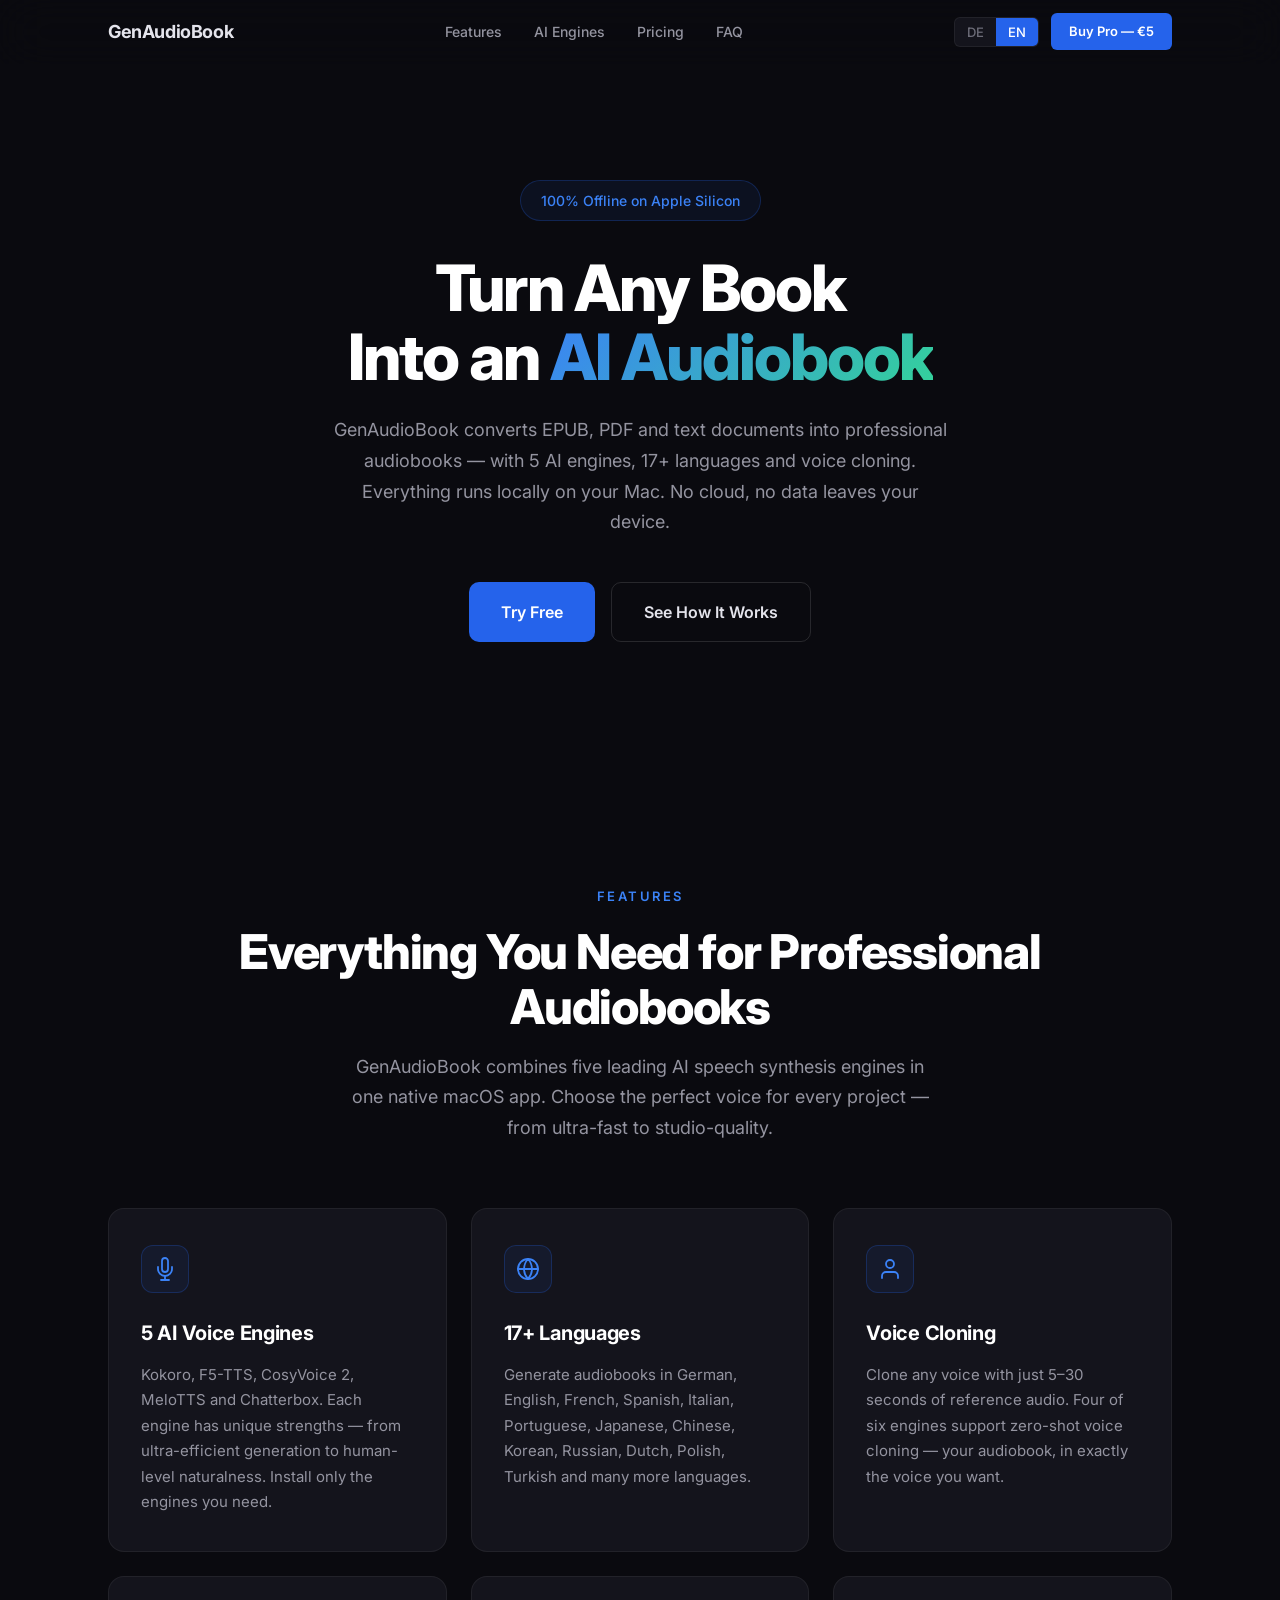
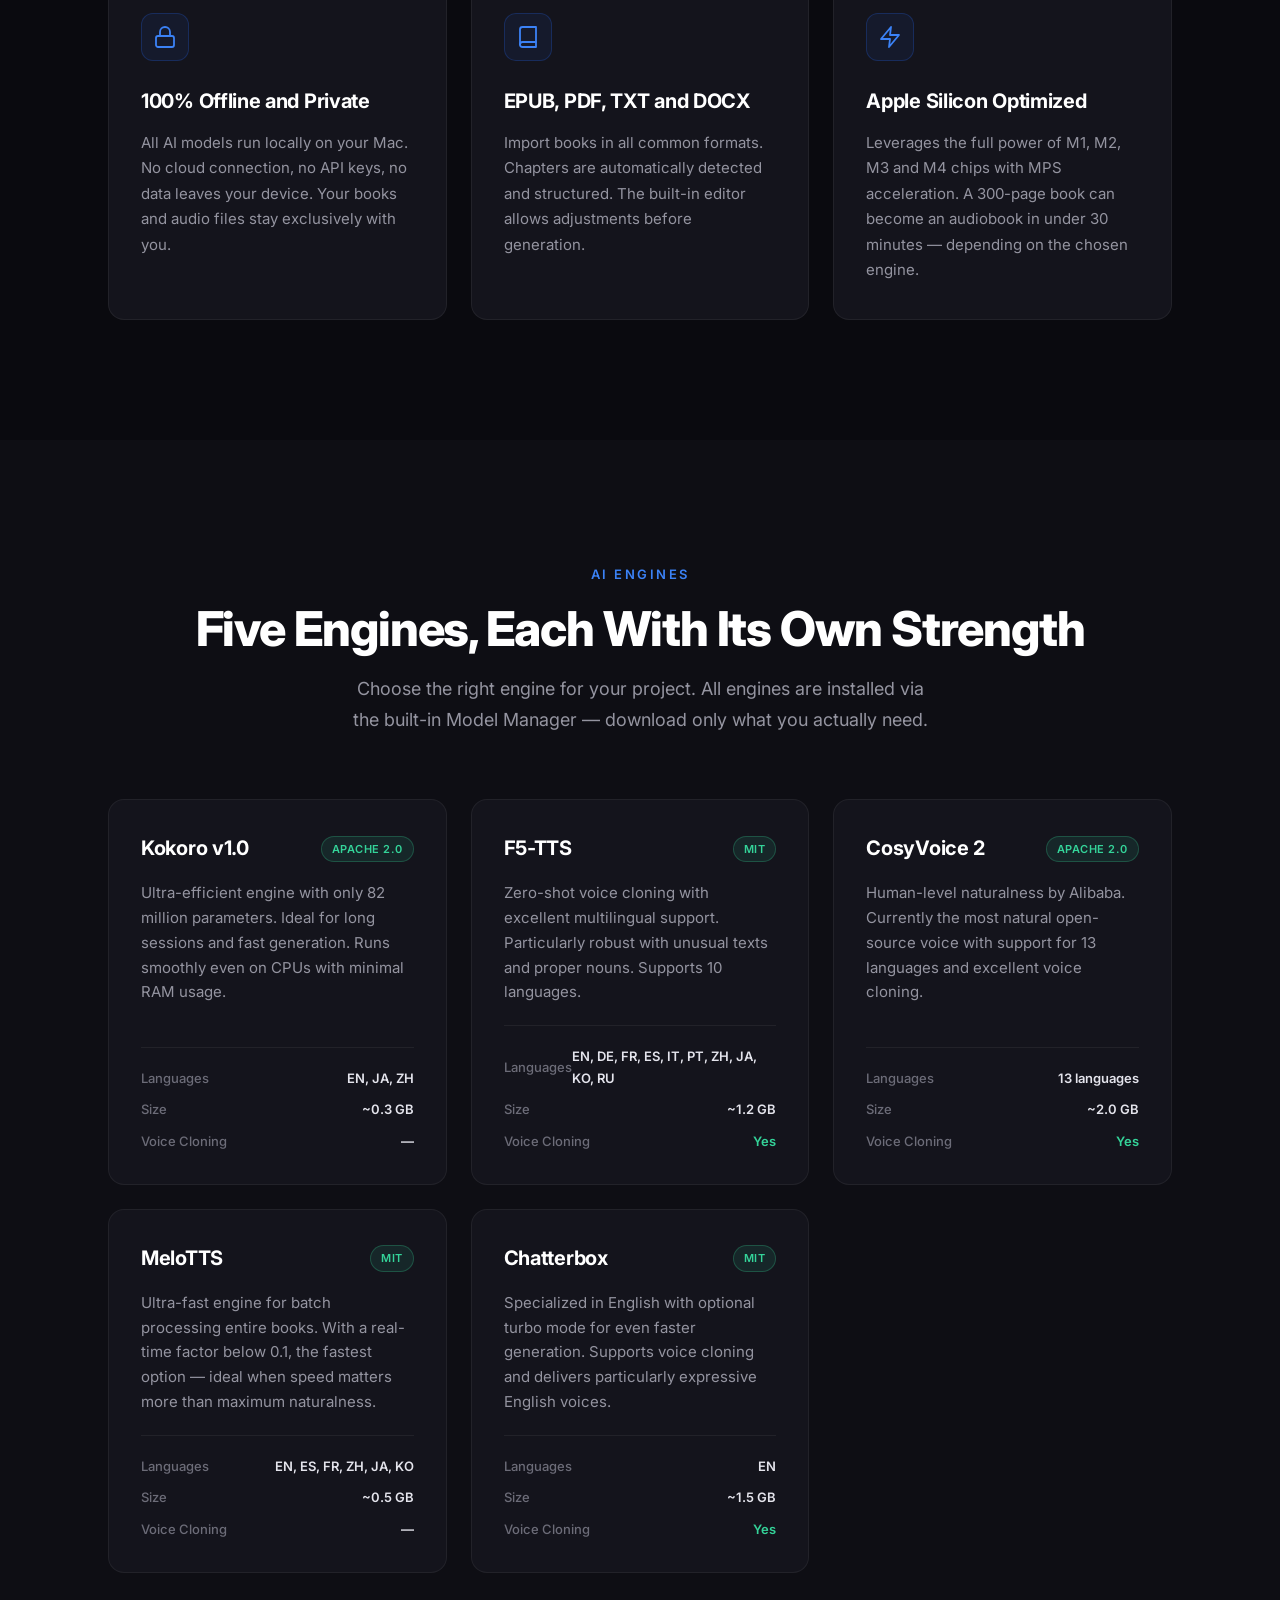
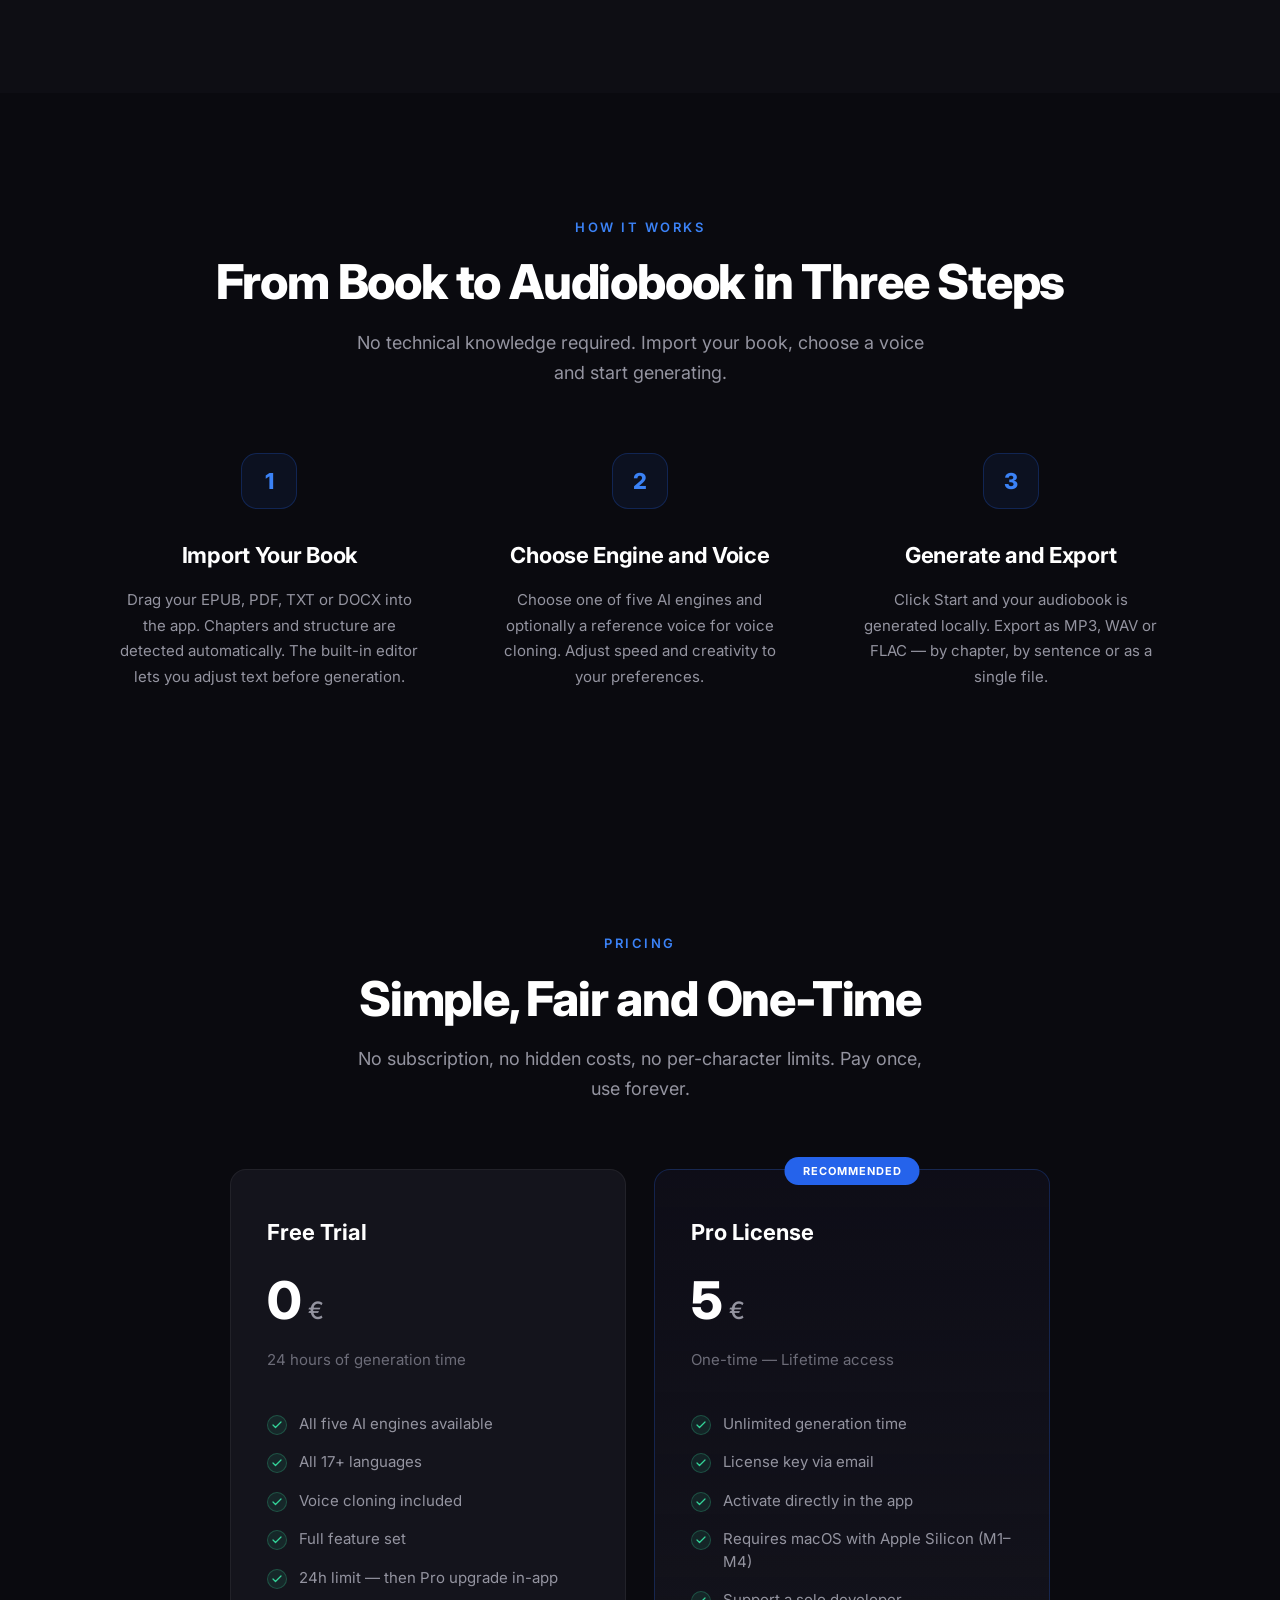
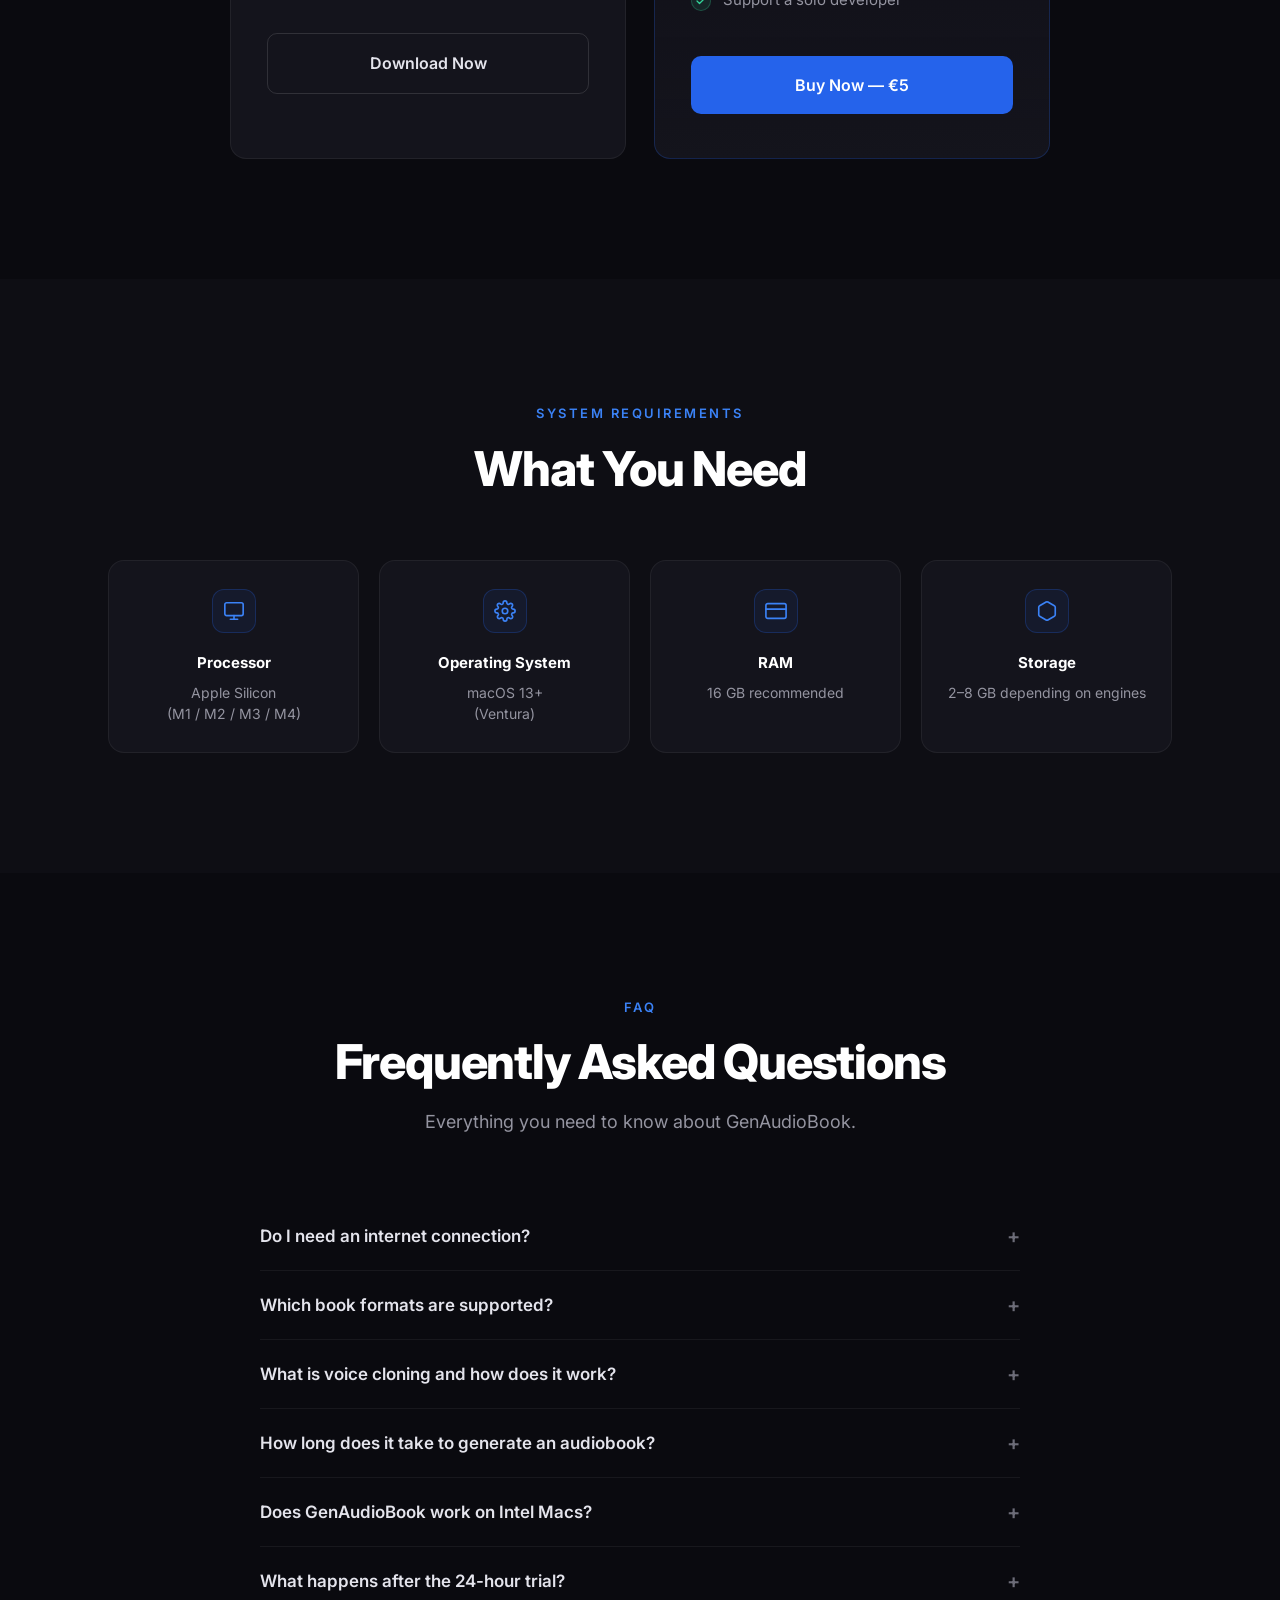
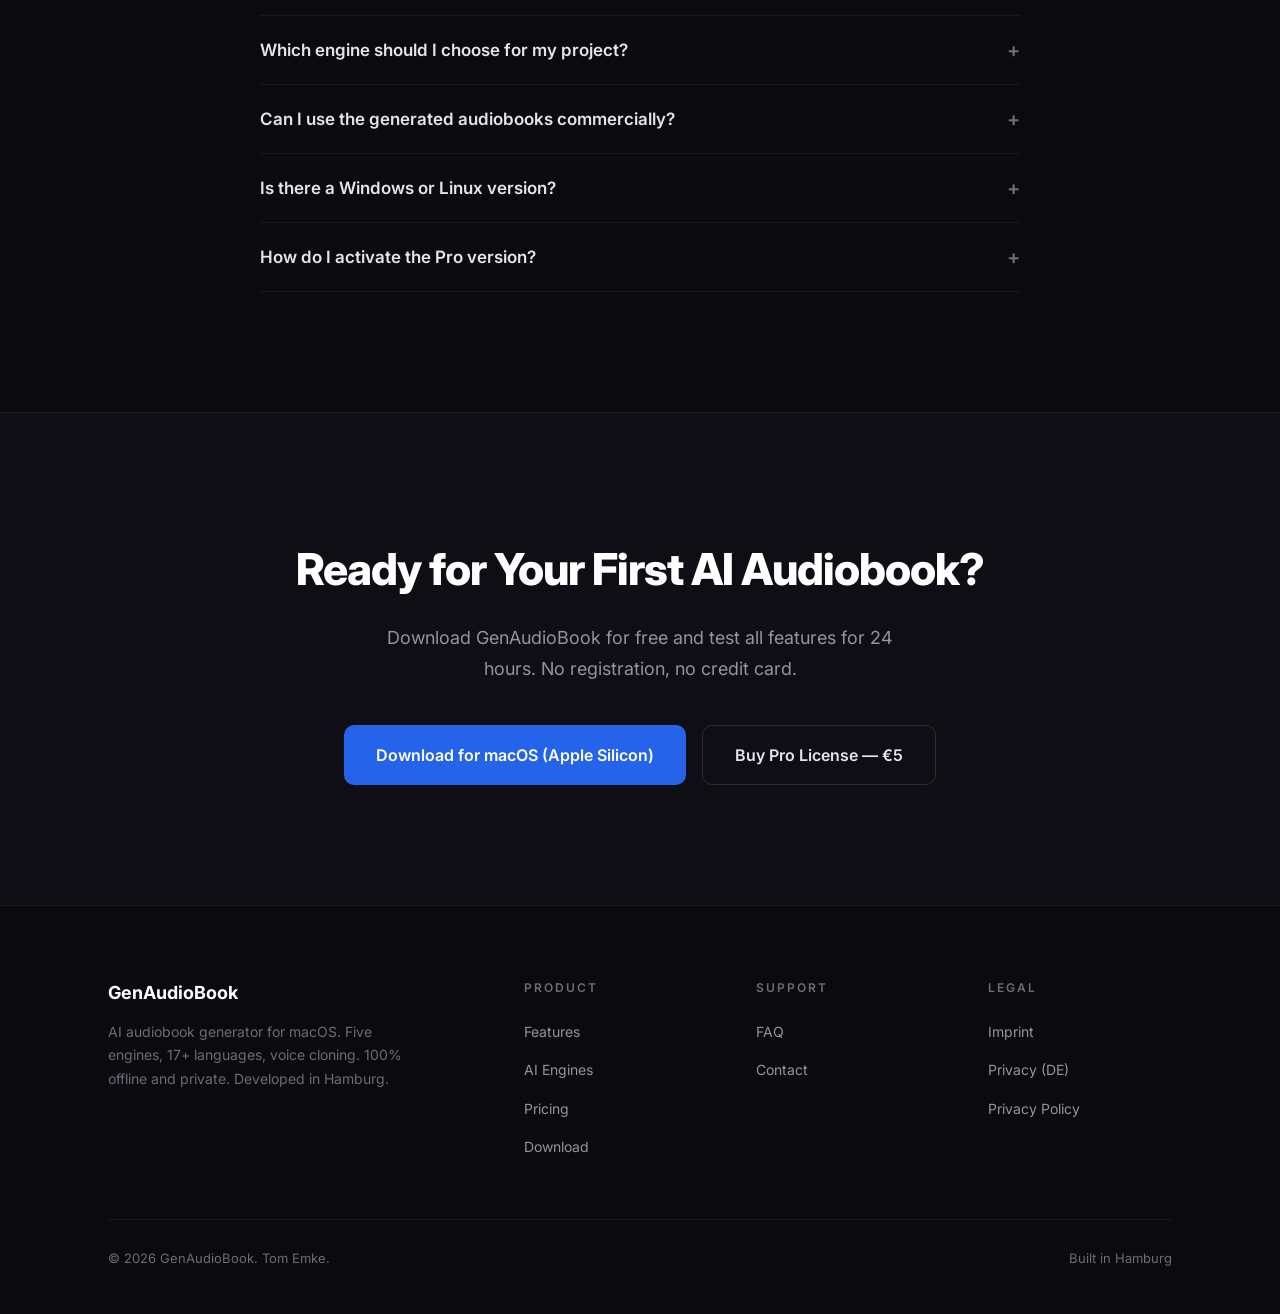
==== commit eb201d2f: "Update index.html" ====
--- a/index.html
+++ b/index.html
@@ -75,7 +75,7 @@
                 <button id="langDe" class="active" onclick="setLang('de')">DE</button>
                 <button id="langEn" onclick="setLang('en')">EN</button>
             </div>
-            <a href="https://tomember.gumroad.com/l/epdibx" class="btn-nav-cta" data-de="Pro kaufen — 5 €" data-en="Buy Pro — €5">Pro kaufen — 5 €</a>
+            <a href="https://tomembke.gumroad.com/l/genaudiobook" class="btn-nav-cta" data-de="Pro kaufen — 5 €" data-en="Buy Pro — €5">Pro kaufen — 5 €</a>
             <button class="nav-hamburger" id="navHamburger" onclick="toggleMobileNav()">☰</button>
         </div>
     </div>
@@ -318,7 +318,7 @@
         <div class="pricing-grid fade-in">
             <!-- Free Trial -->
             <div class="pricing-card">
-                <h3 data-de="Kostenlose Testversion" data-en="Free Trial">Kostenlose Testversion</h3>
+                <h3 data-de="Kostenlos testen" data-en="Free Trial">Kostenlos testen</h3>
                 <div class="pricing-price">0 <span class="currency">€</span></div>
                 <div class="pricing-period" data-de="24 Stunden Generierungszeit" data-en="24 hours of generation time">24 Stunden Generierungszeit</div>
                 <ul class="pricing-features">
@@ -326,23 +326,23 @@
                     <li data-de="Alle 17+ Sprachen" data-en="All 17+ languages">Alle 17+ Sprachen</li>
                     <li data-de="Voice Cloning inklusive" data-en="Voice cloning included">Voice Cloning inklusive</li>
                     <li data-de="Voller Funktionsumfang" data-en="Full feature set">Voller Funktionsumfang</li>
-                    <li data-de="24 Stunden Generierungszeit" data-en="24 hours generation time limit">24 Stunden Generierungszeit</li>
+                    <li data-de="24h Limit — danach Pro-Upgrade in der App" data-en="24h limit — then Pro upgrade in-app">24h Limit — danach Pro-Upgrade in der App</li>
                 </ul>
-                <a href="#download" class="btn-secondary" data-de="Kostenlos testen" data-en="Try Free">Kostenlos testen</a>
+                <a href="#download" class="btn-secondary" data-de="Jetzt herunterladen" data-en="Download Now">Jetzt herunterladen</a>
             </div>
             <!-- Pro -->
             <div class="pricing-card featured" data-badge="EMPFOHLEN">
-                <h3>Pro</h3>
+                <h3 data-de="Pro-Lizenz" data-en="Pro License">Pro-Lizenz</h3>
                 <div class="pricing-price">5 <span class="currency">€</span></div>
                 <div class="pricing-period" data-de="Einmalig — Lebenslanger Zugriff" data-en="One-time — Lifetime access">Einmalig — Lebenslanger Zugriff</div>
                 <ul class="pricing-features">
-                    <li data-de="Alles aus der Testversion" data-en="Everything from the trial">Alles aus der Testversion</li>
                     <li data-de="Unbegrenzte Generierungszeit" data-en="Unlimited generation time">Unbegrenzte Generierungszeit</li>
-                    <li data-de="Lebenslange Updates" data-en="Lifetime updates">Lebenslange Updates</li>
+                    <li data-de="Lizenzschlüssel per Email" data-en="License key via email">Lizenzschlüssel per Email</li>
+                    <li data-de="Aktivierung direkt in der App" data-en="Activate directly in the app">Aktivierung direkt in der App</li>
+                    <li data-de="Nur für macOS mit Apple Silicon (M1–M4)" data-en="Requires macOS with Apple Silicon (M1–M4)">Nur für macOS mit Apple Silicon (M1–M4)</li>
                     <li data-de="Unterstütze einen Solo-Entwickler" data-en="Support a solo developer">Unterstütze einen Solo-Entwickler</li>
-                    <li data-de="Kein Abo, keine versteckten Kosten" data-en="No subscription, no hidden costs">Kein Abo, keine versteckten Kosten</li>
                 </ul>
-                <a href="https://tomember.gumroad.com/l/epdibx" class="btn-primary" data-de="Jetzt kaufen — 5 €" data-en="Buy Now — €5">Jetzt kaufen — 5 €</a>
+                <a href="https://tomembke.gumroad.com/l/genaudiobook" class="btn-primary" data-de="Jetzt kaufen — 5 €" data-en="Buy Now — €5">Jetzt kaufen — 5 €</a>
             </div>
         </div>
     </div>
@@ -497,8 +497,8 @@
         <h2 data-de="Bereit für dein erstes KI-Hörbuch?" data-en="Ready for Your First AI Audiobook?">Bereit für dein erstes KI-Hörbuch?</h2>
         <p data-de="Lade GenAudioBook kostenlos herunter und teste alle Features 24 Stunden lang. Keine Registrierung, keine Kreditkarte." data-en="Download GenAudioBook for free and test all features for 24 hours. No registration, no credit card.">Lade GenAudioBook kostenlos herunter und teste alle Features 24 Stunden lang. Keine Registrierung, keine Kreditkarte.</p>
         <div class="cta-buttons">
-            <a href="#" class="btn-primary" data-de="Download für macOS (Apple Silicon)" data-en="Download for macOS (Apple Silicon)">Download für macOS (Apple Silicon)</a>
-            <a href="https://tomember.gumroad.com/l/epdibx" class="btn-secondary" data-de="Pro kaufen — 5 €" data-en="Buy Pro — €5">Pro kaufen — 5 €</a>
+            <a href="https://github.com/tomembke/genaudiobook-releases/releases/download/v1.0.0/GenAudioBook_Pro.dmg" class="btn-primary" data-de="Download für macOS (Apple Silicon)" data-en="Download for macOS (Apple Silicon)">Download für macOS (Apple Silicon)</a>
+            <a href="https://tomembke.gumroad.com/l/genaudiobook" class="btn-secondary" data-de="Pro-Lizenz kaufen — 5 €" data-en="Buy Pro License — €5">Pro-Lizenz kaufen — 5 €</a>
         </div>
     </div>
 </section>
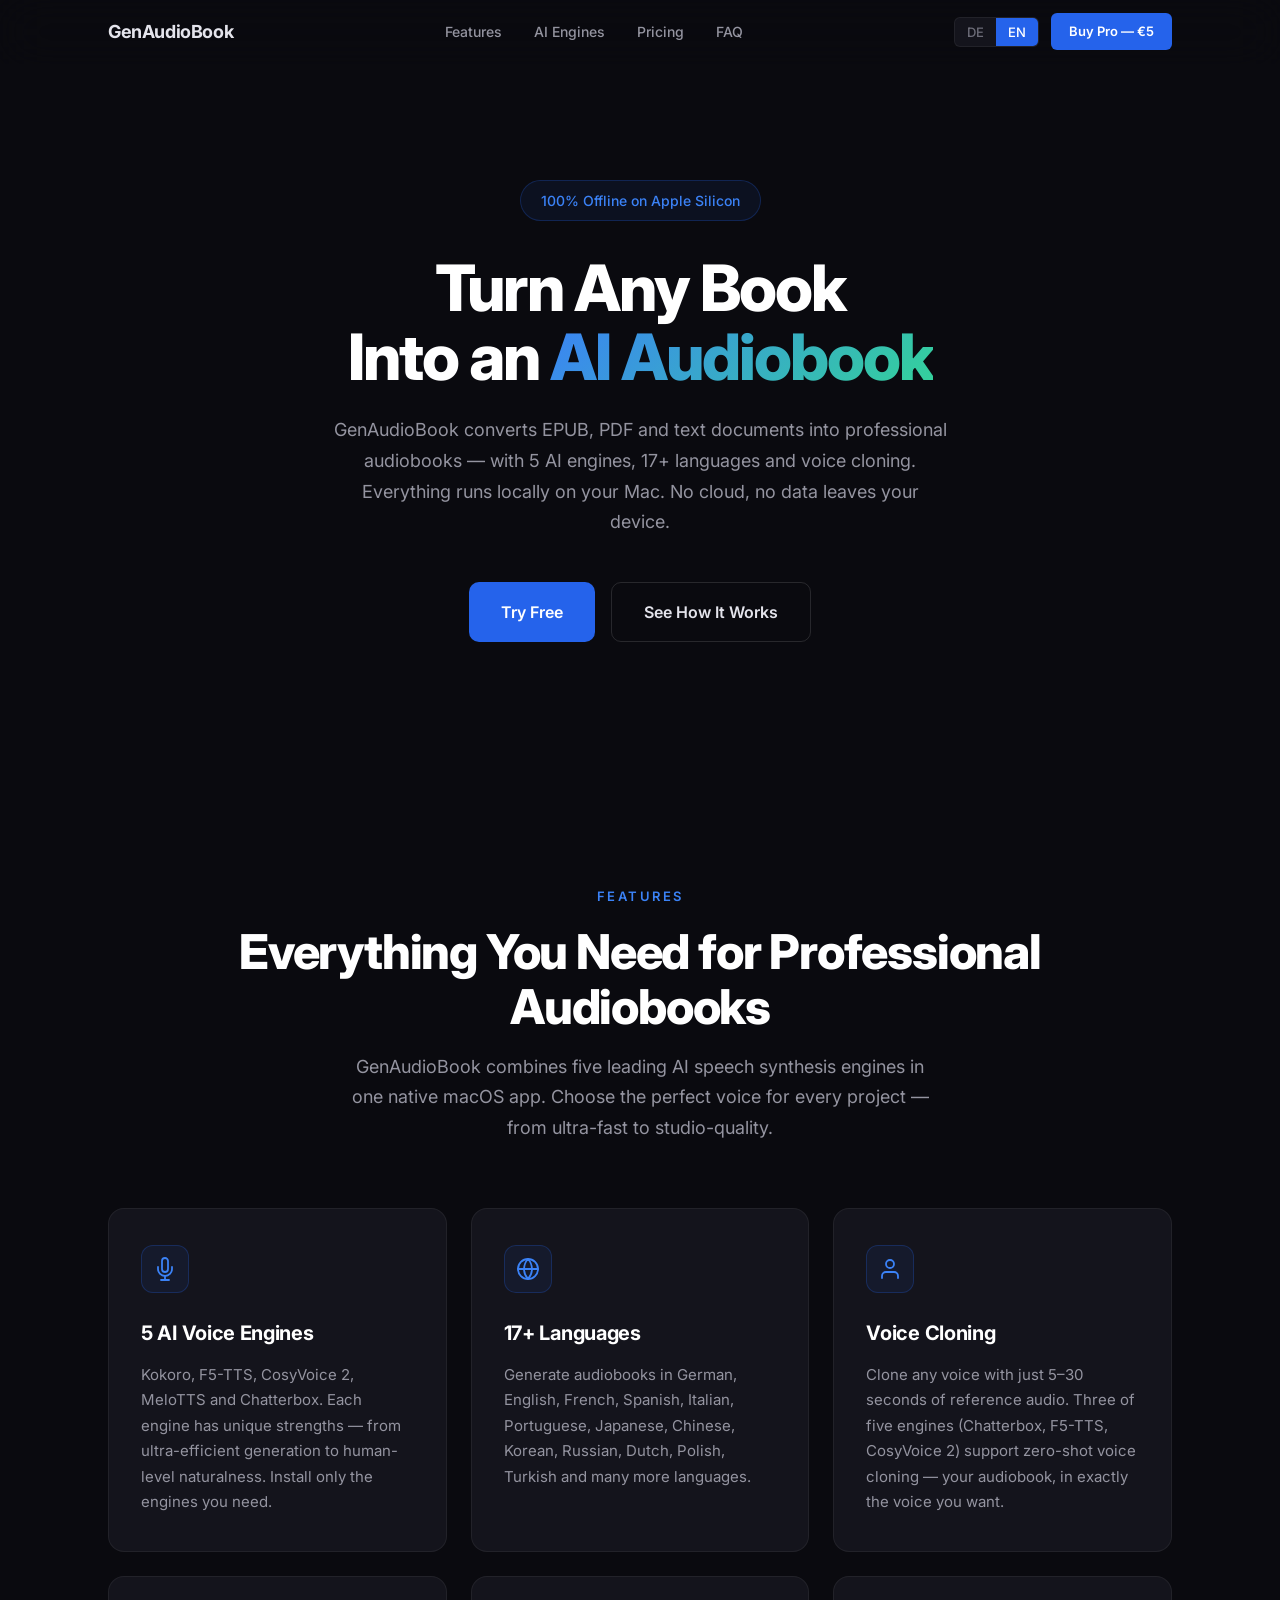
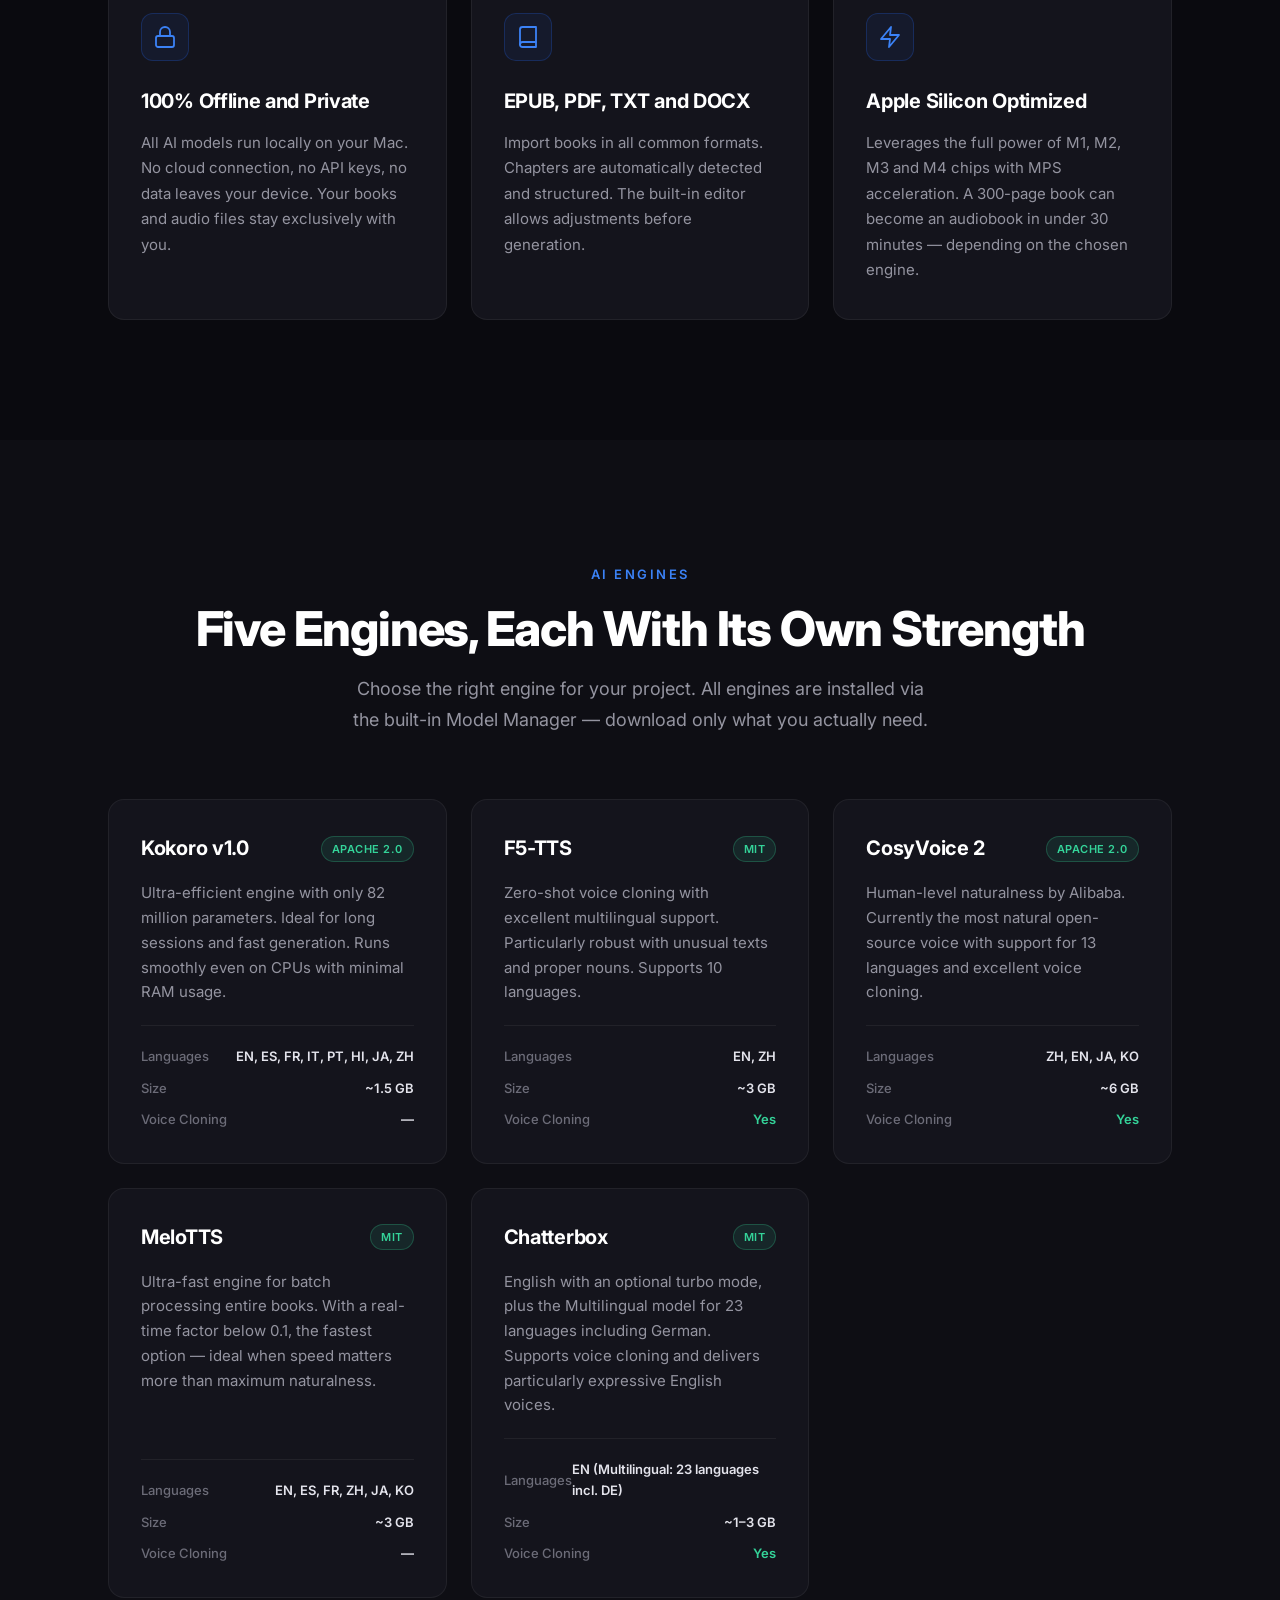
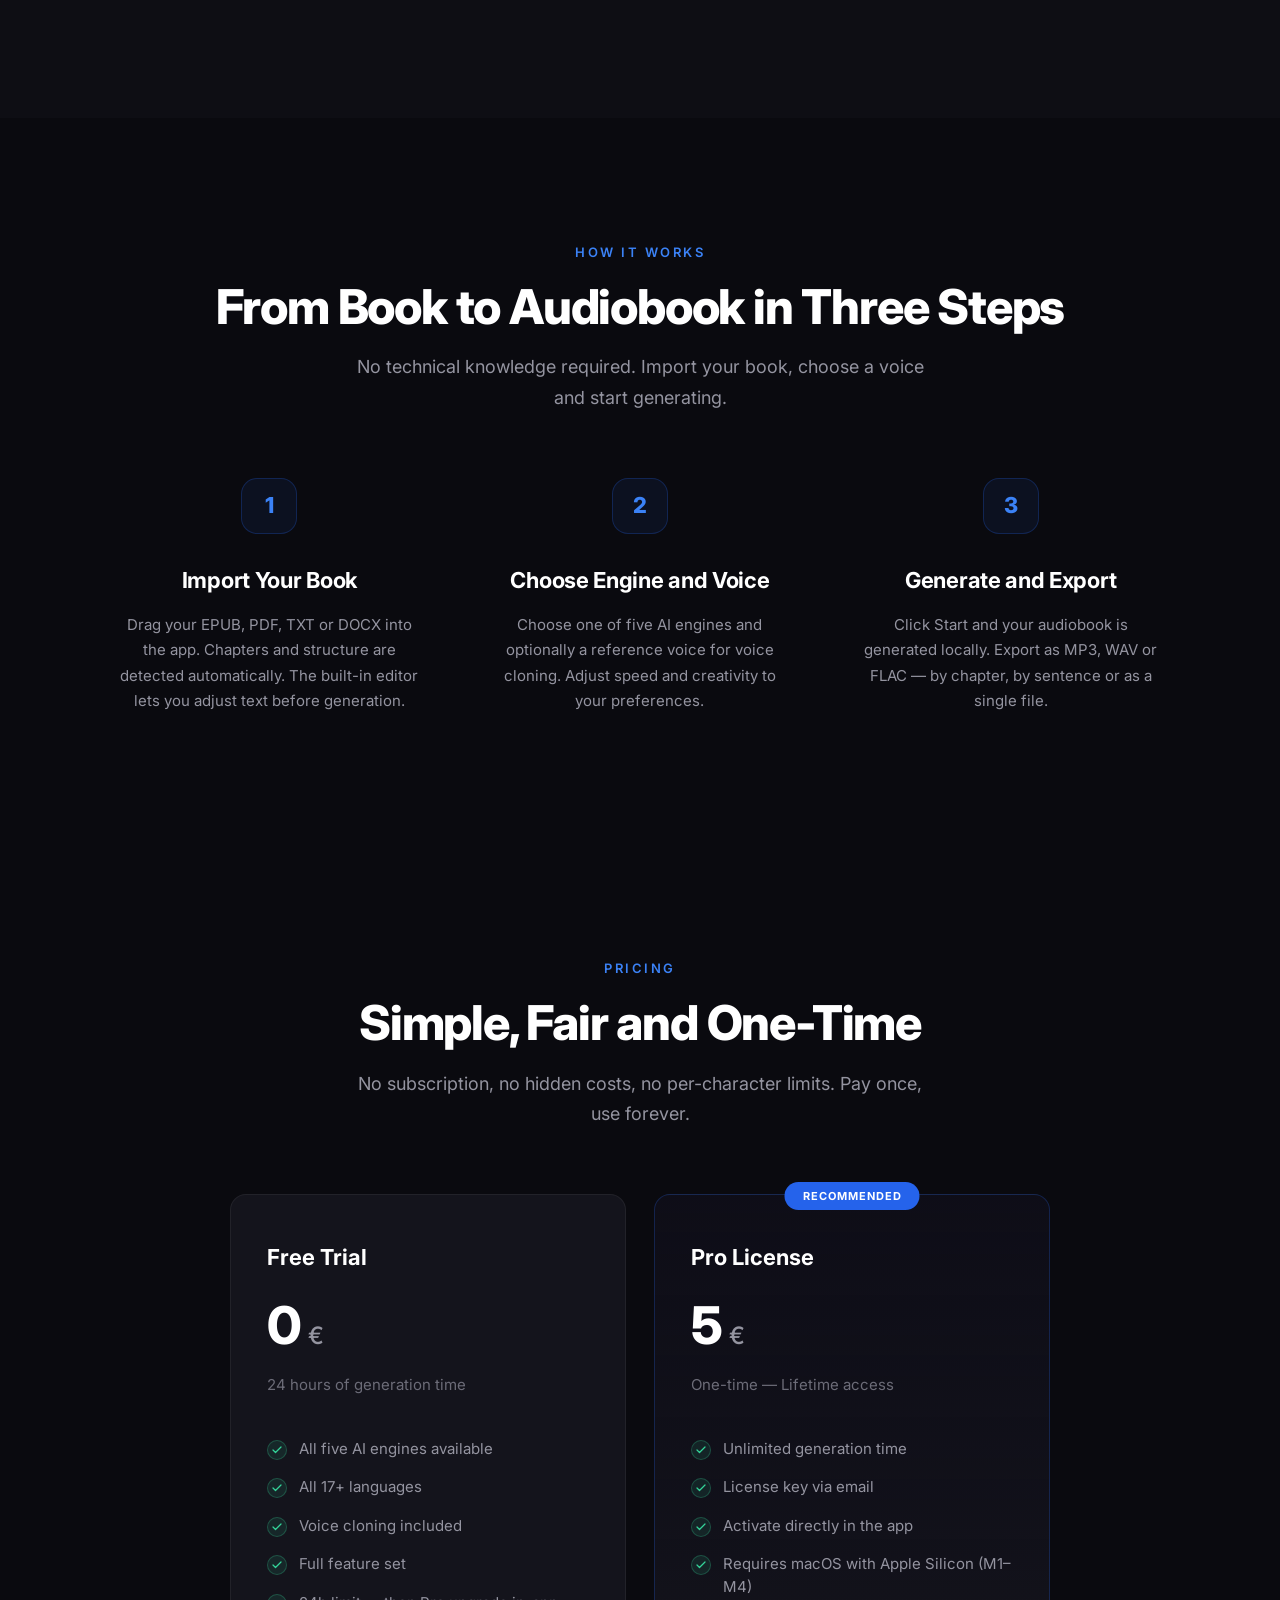
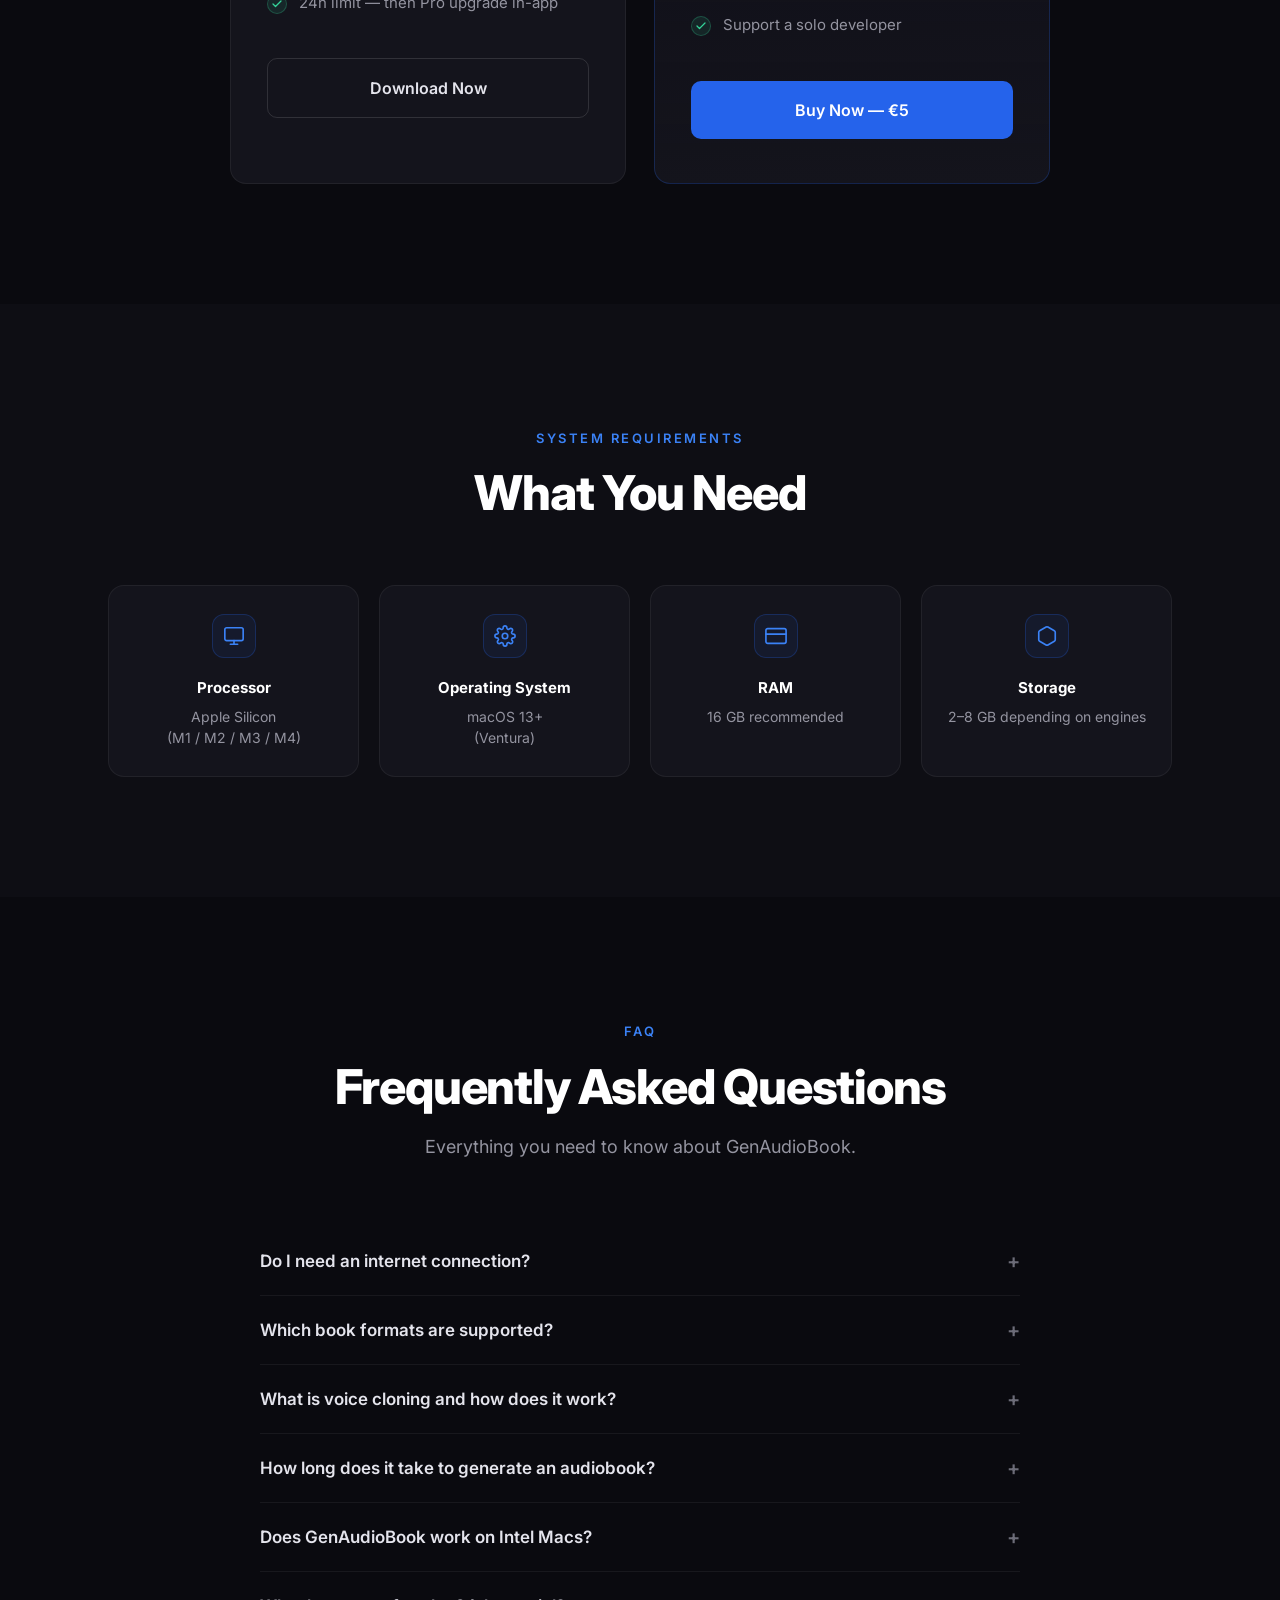
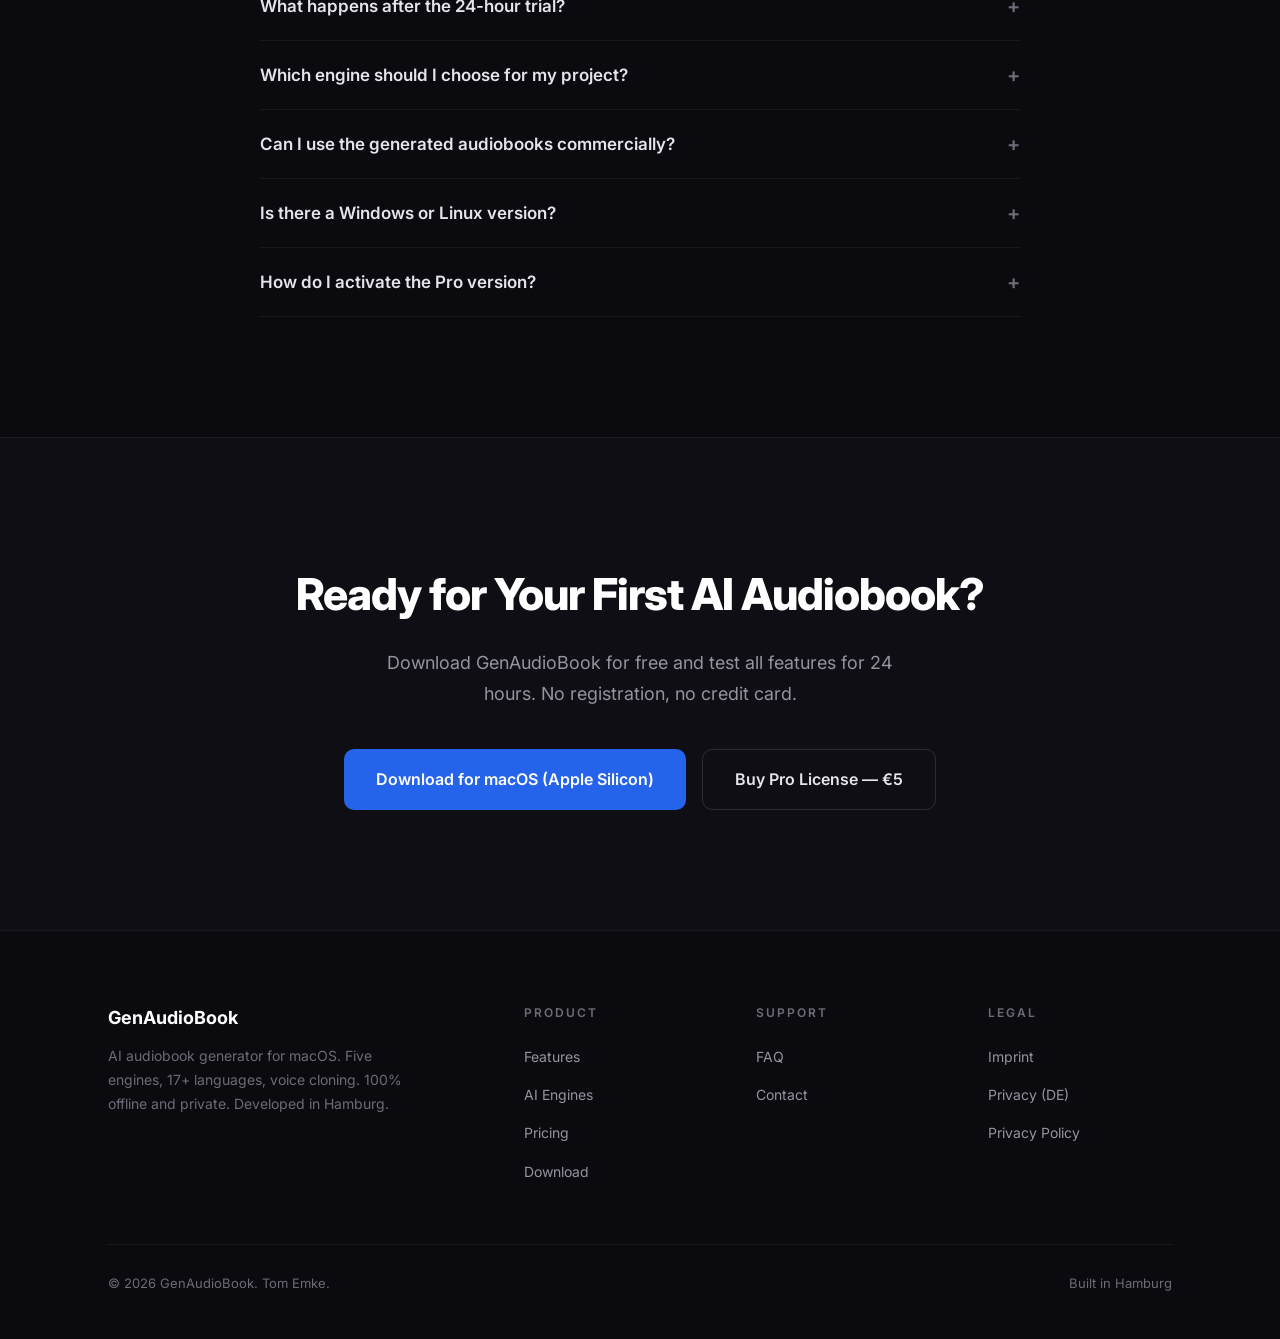
==== commit 6bbfd900: "v1.0.3: download link, correct engine languages and sizes Co-Authored-By: Claude Opus 5.5 <noreply@a" ====
--- a/index.html
+++ b/index.html
@@ -95,7 +95,7 @@
             GenAudioBook konvertiert EPUB, PDF und Textdokumente in professionelle Hörbücher — mit 5 KI-Engines, 17+ Sprachen und Voice Cloning. Alles läuft lokal auf deinem Mac. Keine Cloud, keine Daten die dein Gerät verlassen.
         </p>
         <div class="hero-buttons">
-            <a href="#download" class="btn-primary" data-de="Kostenlos testen" data-en="Try Free">Kostenlos testen</a>
+            <a href="/install" class="btn-primary" data-de="Kostenlos testen" data-en="Try Free">Kostenlos testen</a>
             <a href="#how-it-works" class="btn-secondary" data-de="So funktioniert's" data-en="See How It Works">So funktioniert's</a>
         </div>
     </div>
@@ -129,7 +129,7 @@
                     <svg viewBox="0 0 24 24"><path d="M20 21v-2a4 4 0 0 0-4-4H8a4 4 0 0 0-4 4v2"/><circle cx="12" cy="7" r="4"/></svg>
                 </div>
                 <h3 data-de="Voice Cloning" data-en="Voice Cloning">Voice Cloning</h3>
-                <p data-de="Klone jede beliebige Stimme mit nur 5–30 Sekunden Referenz-Audio. Vier der sechs Engines unterstützen Zero-Shot Voice Cloning — dein Hörbuch, in genau der Stimme die du willst." data-en="Clone any voice with just 5–30 seconds of reference audio. Four of six engines support zero-shot voice cloning — your audiobook, in exactly the voice you want.">Klone jede beliebige Stimme mit nur 5–30 Sekunden Referenz-Audio. Vier der sechs Engines unterstützen Zero-Shot Voice Cloning — dein Hörbuch, in genau der Stimme die du willst.</p>
+                <p data-de="Klone jede beliebige Stimme mit nur 5–30 Sekunden Referenz-Audio. Drei der fünf Engines (Chatterbox, F5-TTS, CosyVoice 2) unterstützen Zero-Shot Voice Cloning — dein Hörbuch, in genau der Stimme die du willst." data-en="Clone any voice with just 5–30 seconds of reference audio. Three of five engines (Chatterbox, F5-TTS, CosyVoice 2) support zero-shot voice cloning — your audiobook, in exactly the voice you want.">Klone jede beliebige Stimme mit nur 5–30 Sekunden Referenz-Audio. Drei der fünf Engines (Chatterbox, F5-TTS, CosyVoice 2) unterstützen Zero-Shot Voice Cloning — dein Hörbuch, in genau der Stimme die du willst.</p>
             </div>
             <div class="feature-card fade-in">
                 <div class="feature-icon">
@@ -175,11 +175,11 @@
                 <div class="engine-meta">
                     <div class="engine-meta-row">
                         <span class="meta-label" data-de="Sprachen" data-en="Languages">Sprachen</span>
-                        <span class="meta-value">EN, JA, ZH</span>
+                        <span class="meta-value">EN, ES, FR, IT, PT, HI, JA, ZH</span>
                     </div>
                     <div class="engine-meta-row">
                         <span class="meta-label" data-de="Größe" data-en="Size">Größe</span>
-                        <span class="meta-value">~0.3 GB</span>
+                        <span class="meta-value">~1.5 GB</span>
                     </div>
                     <div class="engine-meta-row">
                         <span class="meta-label">Voice Cloning</span>
@@ -197,11 +197,11 @@
                 <div class="engine-meta">
                     <div class="engine-meta-row">
                         <span class="meta-label" data-de="Sprachen" data-en="Languages">Sprachen</span>
-                        <span class="meta-value">EN, DE, FR, ES, IT, PT, ZH, JA, KO, RU</span>
+                        <span class="meta-value">EN, ZH</span>
                     </div>
                     <div class="engine-meta-row">
                         <span class="meta-label" data-de="Größe" data-en="Size">Größe</span>
-                        <span class="meta-value">~1.2 GB</span>
+                        <span class="meta-value">~3 GB</span>
                     </div>
                     <div class="engine-meta-row">
                         <span class="meta-label">Voice Cloning</span>
@@ -219,11 +219,11 @@
                 <div class="engine-meta">
                     <div class="engine-meta-row">
                         <span class="meta-label" data-de="Sprachen" data-en="Languages">Sprachen</span>
-                        <span class="meta-value">13 <span data-de="Sprachen" data-en="languages">Sprachen</span></span>
+                        <span class="meta-value">ZH, EN, JA, KO</span>
                     </div>
                     <div class="engine-meta-row">
                         <span class="meta-label" data-de="Größe" data-en="Size">Größe</span>
-                        <span class="meta-value">~2.0 GB</span>
+                        <span class="meta-value">~6 GB</span>
                     </div>
                     <div class="engine-meta-row">
                         <span class="meta-label">Voice Cloning</span>
@@ -245,7 +245,7 @@
                     </div>
                     <div class="engine-meta-row">
                         <span class="meta-label" data-de="Größe" data-en="Size">Größe</span>
-                        <span class="meta-value">~0.5 GB</span>
+                        <span class="meta-value">~3 GB</span>
                     </div>
                     <div class="engine-meta-row">
                         <span class="meta-label">Voice Cloning</span>
@@ -259,15 +259,15 @@
                     <h3>Chatterbox</h3>
                     <span class="engine-badge green">MIT</span>
                 </div>
-                <p class="engine-desc" data-de="Spezialisiert auf englische Sprache mit optionalem Turbo-Modus für noch schnellere Generierung. Unterstützt Voice Cloning und liefert besonders ausdrucksstarke englische Stimmen." data-en="Specialized in English with optional turbo mode for even faster generation. Supports voice cloning and delivers particularly expressive English voices.">Spezialisiert auf englische Sprache mit optionalem Turbo-Modus für noch schnellere Generierung. Unterstützt Voice Cloning und liefert besonders ausdrucksstarke englische Stimmen.</p>
+                <p class="engine-desc" data-de="Englisch mit optionalem Turbo-Modus, dazu das Multilingual-Modell für 23 Sprachen inklusive Deutsch. Unterstützt Voice Cloning und liefert besonders ausdrucksstarke englische Stimmen." data-en="English with an optional turbo mode, plus the Multilingual model for 23 languages including German. Supports voice cloning and delivers particularly expressive English voices.">Englisch mit optionalem Turbo-Modus, dazu das Multilingual-Modell für 23 Sprachen inklusive Deutsch. Unterstützt Voice Cloning und liefert besonders ausdrucksstarke englische Stimmen.</p>
                 <div class="engine-meta">
                     <div class="engine-meta-row">
                         <span class="meta-label" data-de="Sprachen" data-en="Languages">Sprachen</span>
-                        <span class="meta-value">EN</span>
+                        <span class="meta-value" data-de="EN (Multilingual: 23 Sprachen inkl. DE)" data-en="EN (Multilingual: 23 languages incl. DE)">EN (Multilingual: 23 Sprachen inkl. DE)</span>
                     </div>
                     <div class="engine-meta-row">
                         <span class="meta-label" data-de="Größe" data-en="Size">Größe</span>
-                        <span class="meta-value">~1.5 GB</span>
+                        <span class="meta-value">~1–3 GB</span>
                     </div>
                     <div class="engine-meta-row">
                         <span class="meta-label">Voice Cloning</span>
@@ -328,7 +328,7 @@
                     <li data-de="Voller Funktionsumfang" data-en="Full feature set">Voller Funktionsumfang</li>
                     <li data-de="24h Limit — danach Pro-Upgrade in der App" data-en="24h limit — then Pro upgrade in-app">24h Limit — danach Pro-Upgrade in der App</li>
                 </ul>
-                <a href="#download" class="btn-secondary" data-de="Jetzt herunterladen" data-en="Download Now">Jetzt herunterladen</a>
+                <a href="/install" class="btn-secondary" data-de="Jetzt herunterladen" data-en="Download Now">Jetzt herunterladen</a>
             </div>
             <!-- Pro -->
             <div class="pricing-card featured" data-badge="EMPFOHLEN">
@@ -497,7 +497,7 @@
         <h2 data-de="Bereit für dein erstes KI-Hörbuch?" data-en="Ready for Your First AI Audiobook?">Bereit für dein erstes KI-Hörbuch?</h2>
         <p data-de="Lade GenAudioBook kostenlos herunter und teste alle Features 24 Stunden lang. Keine Registrierung, keine Kreditkarte." data-en="Download GenAudioBook for free and test all features for 24 hours. No registration, no credit card.">Lade GenAudioBook kostenlos herunter und teste alle Features 24 Stunden lang. Keine Registrierung, keine Kreditkarte.</p>
         <div class="cta-buttons">
-            <a href="https://github.com/tomembke/genaudiobook-releases/releases/download/v1.0.0/GenAudioBook_Pro.dmg" class="btn-primary" data-de="Download für macOS (Apple Silicon)" data-en="Download for macOS (Apple Silicon)">Download für macOS (Apple Silicon)</a>
+            <a href="/install" class="btn-primary" data-de="Download für macOS (Apple Silicon)" data-en="Download for macOS (Apple Silicon)">Download für macOS (Apple Silicon)</a>
             <a href="https://tomembke.gumroad.com/l/genaudiobook" class="btn-secondary" data-de="Pro-Lizenz kaufen — 5 €" data-en="Buy Pro License — €5">Pro-Lizenz kaufen — 5 €</a>
         </div>
     </div>
@@ -517,7 +517,7 @@
                     <li><a href="#features" data-de="Features" data-en="Features">Features</a></li>
                     <li><a href="#engines" data-de="KI Engines" data-en="AI Engines">KI Engines</a></li>
                     <li><a href="#pricing" data-de="Preise" data-en="Pricing">Preise</a></li>
-                    <li><a href="#download" data-de="Download" data-en="Download">Download</a></li>
+                    <li><a href="/install" data-de="Download" data-en="Download">Download</a></li>
                 </ul>
             </div>
             <div class="footer-col">
@@ -543,6 +543,6 @@
     </div>
 </footer>
 
-<script src="script.js"></script>
+<script src="script.js?v=2"></script>
 </body>
 </html>
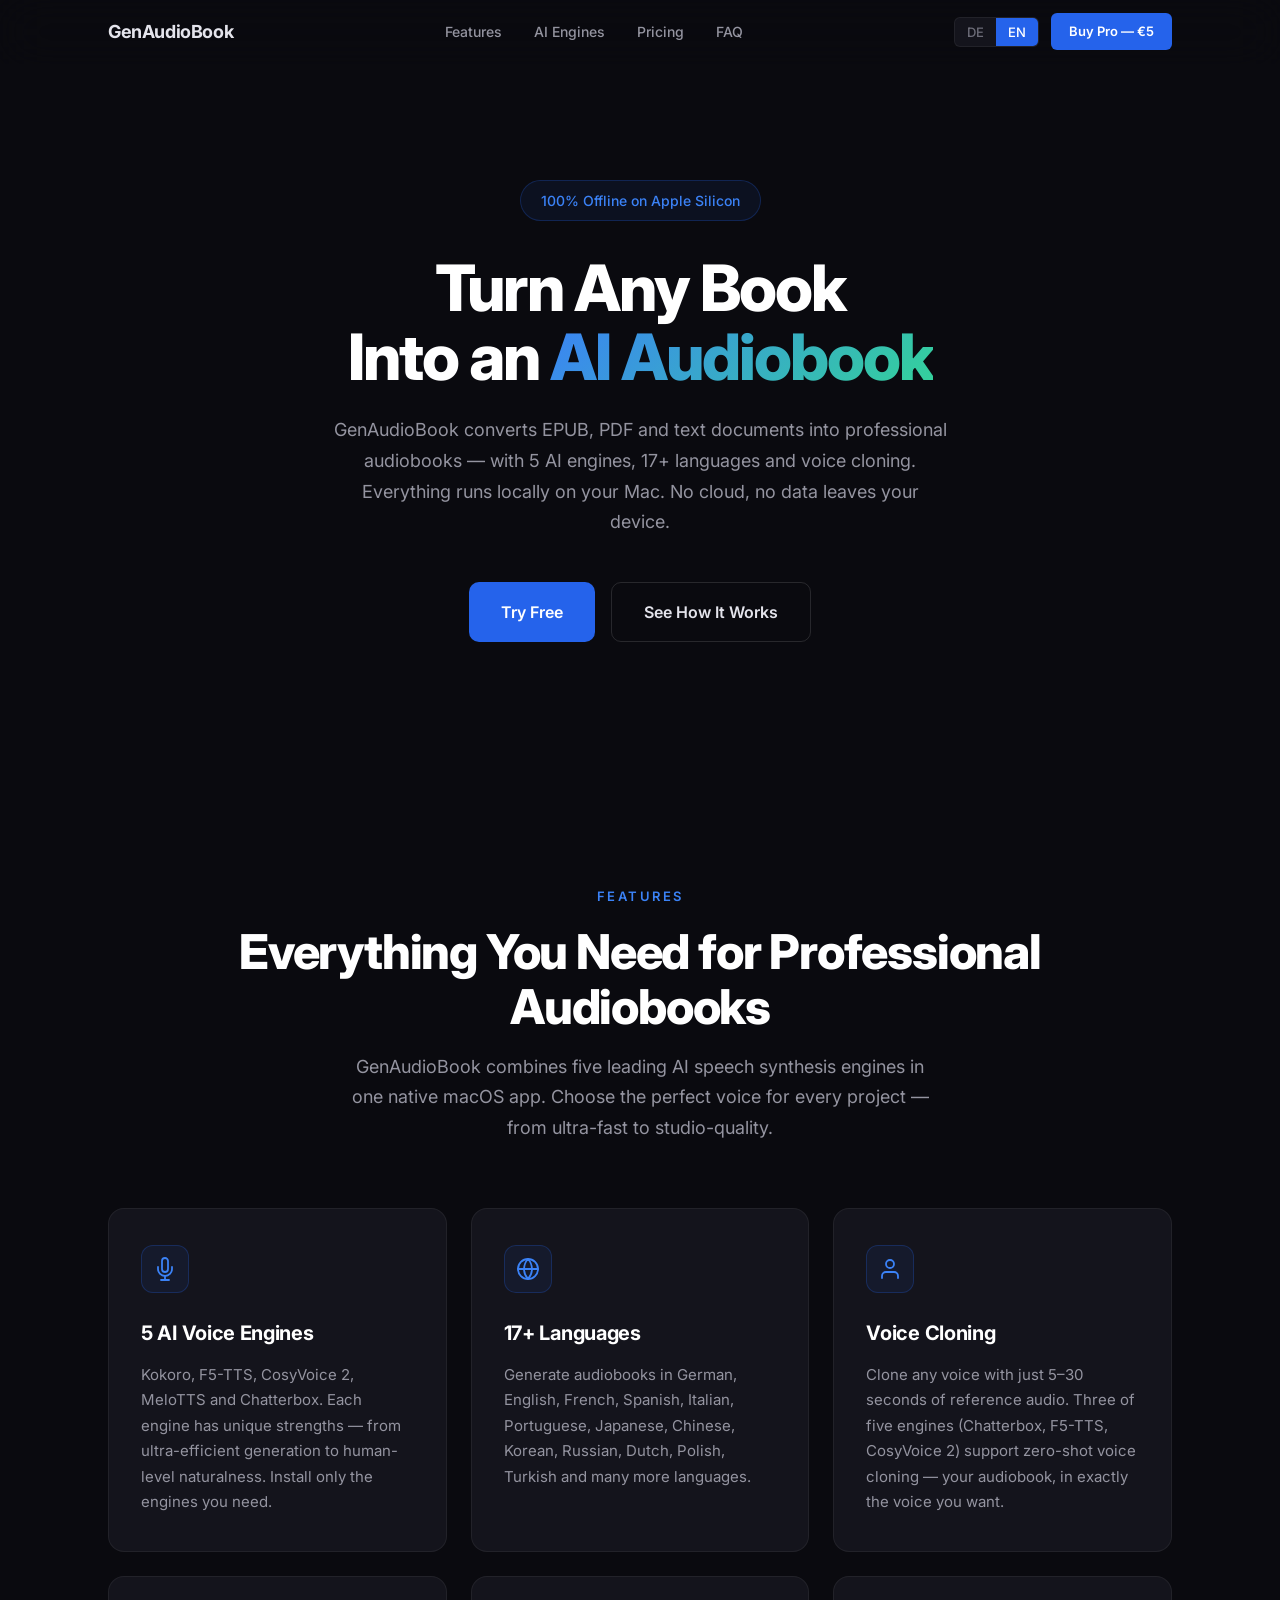
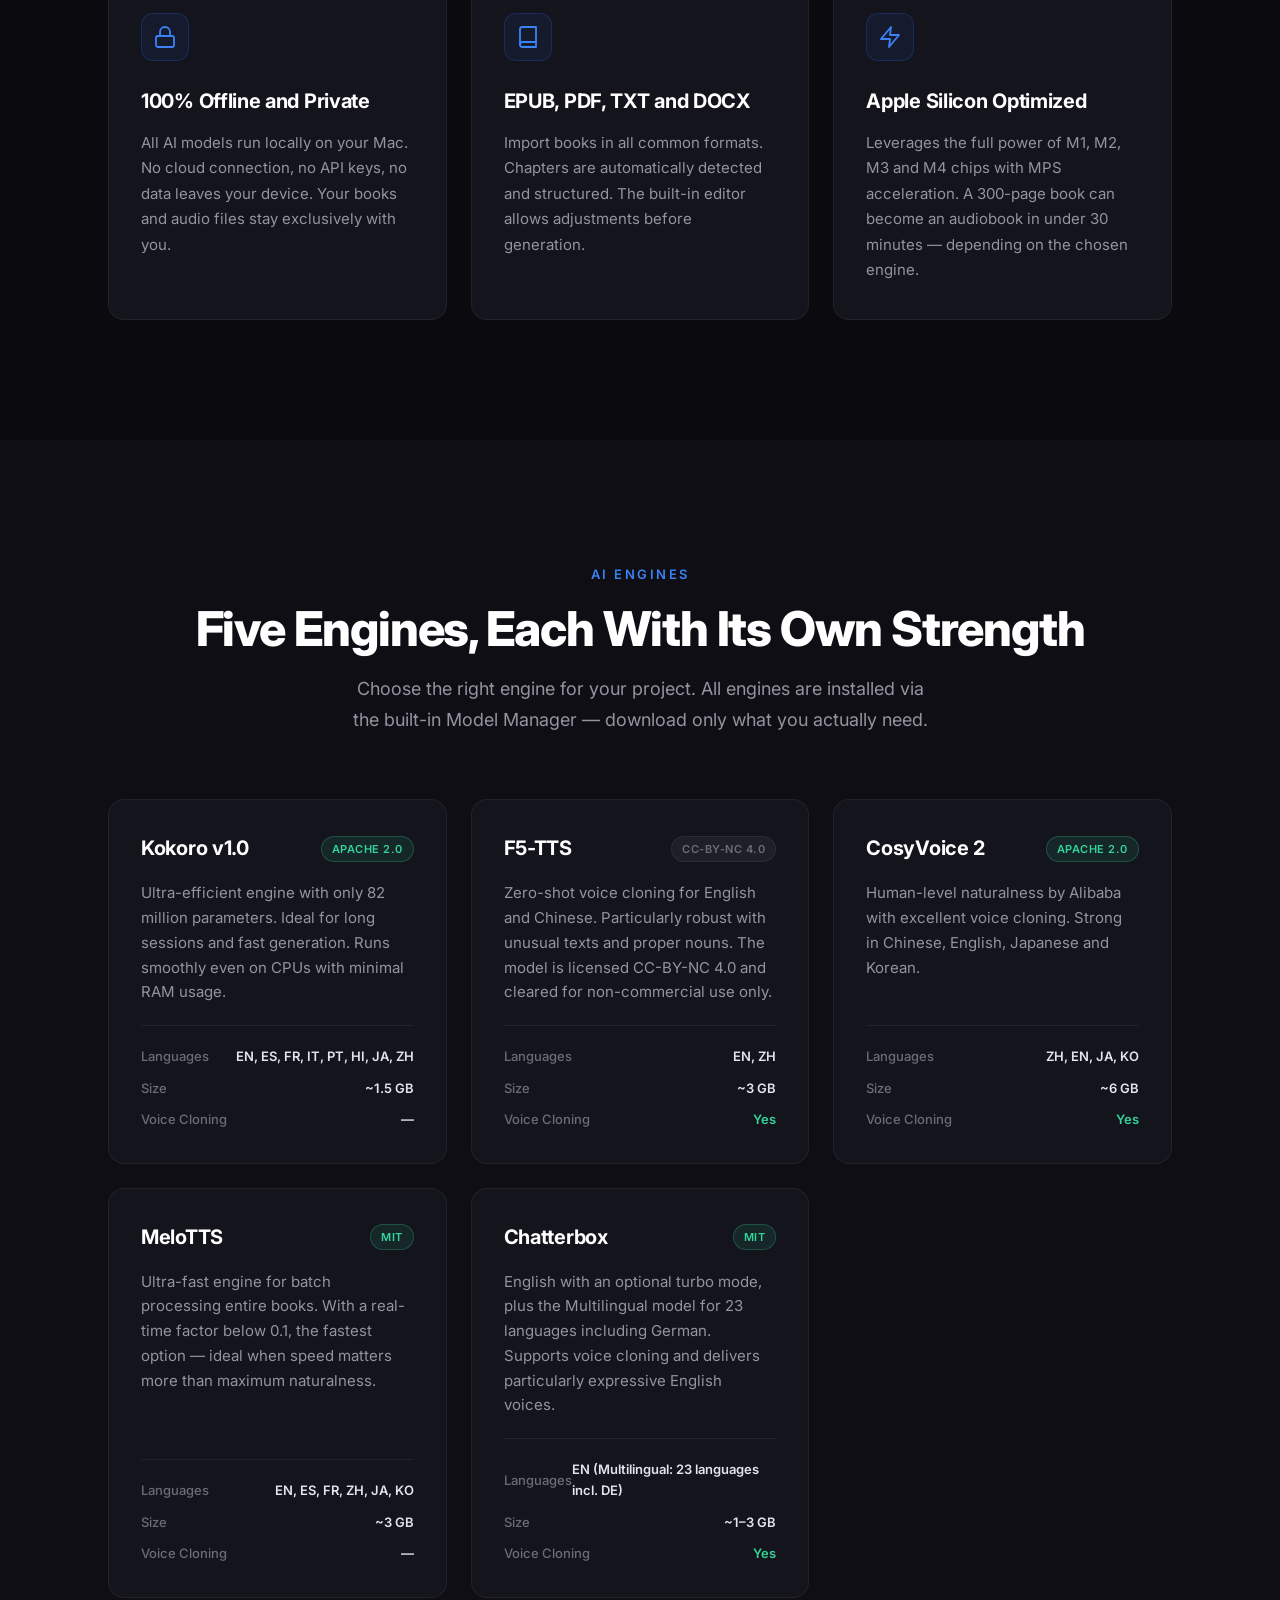
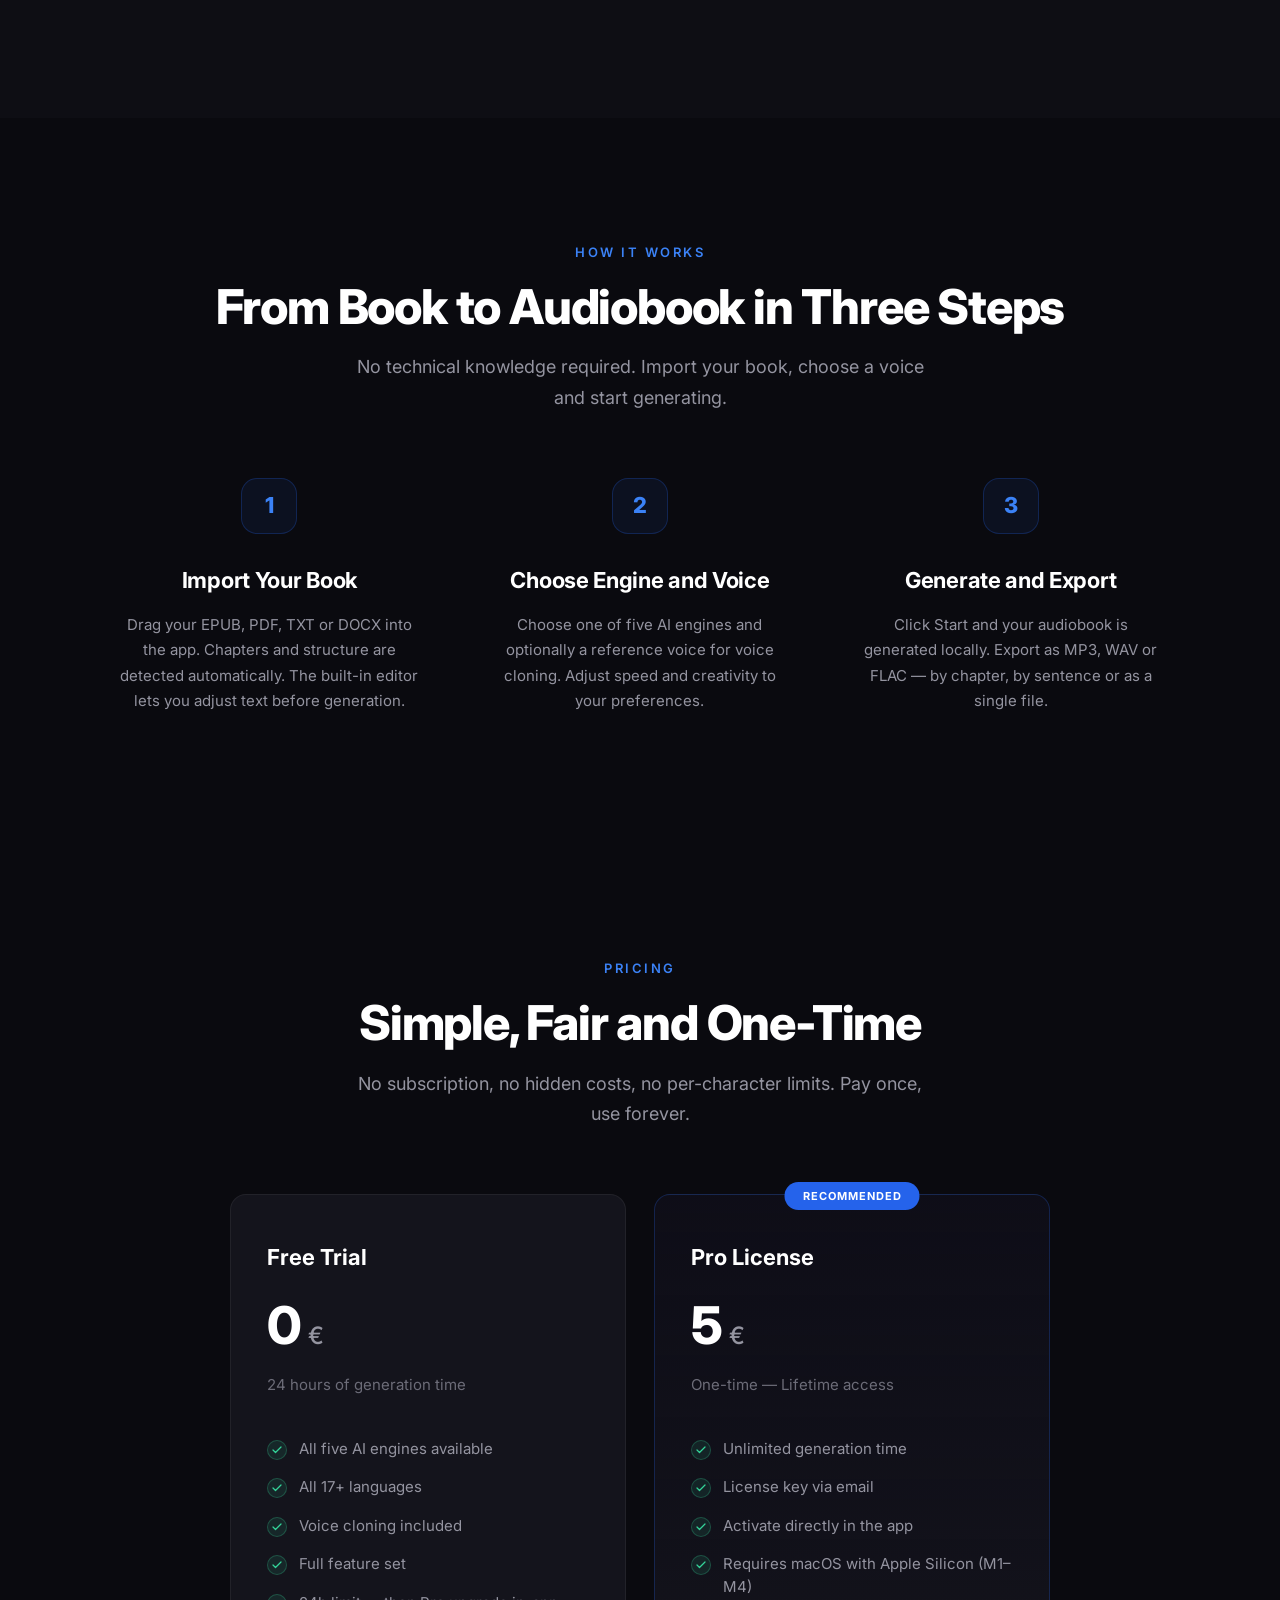
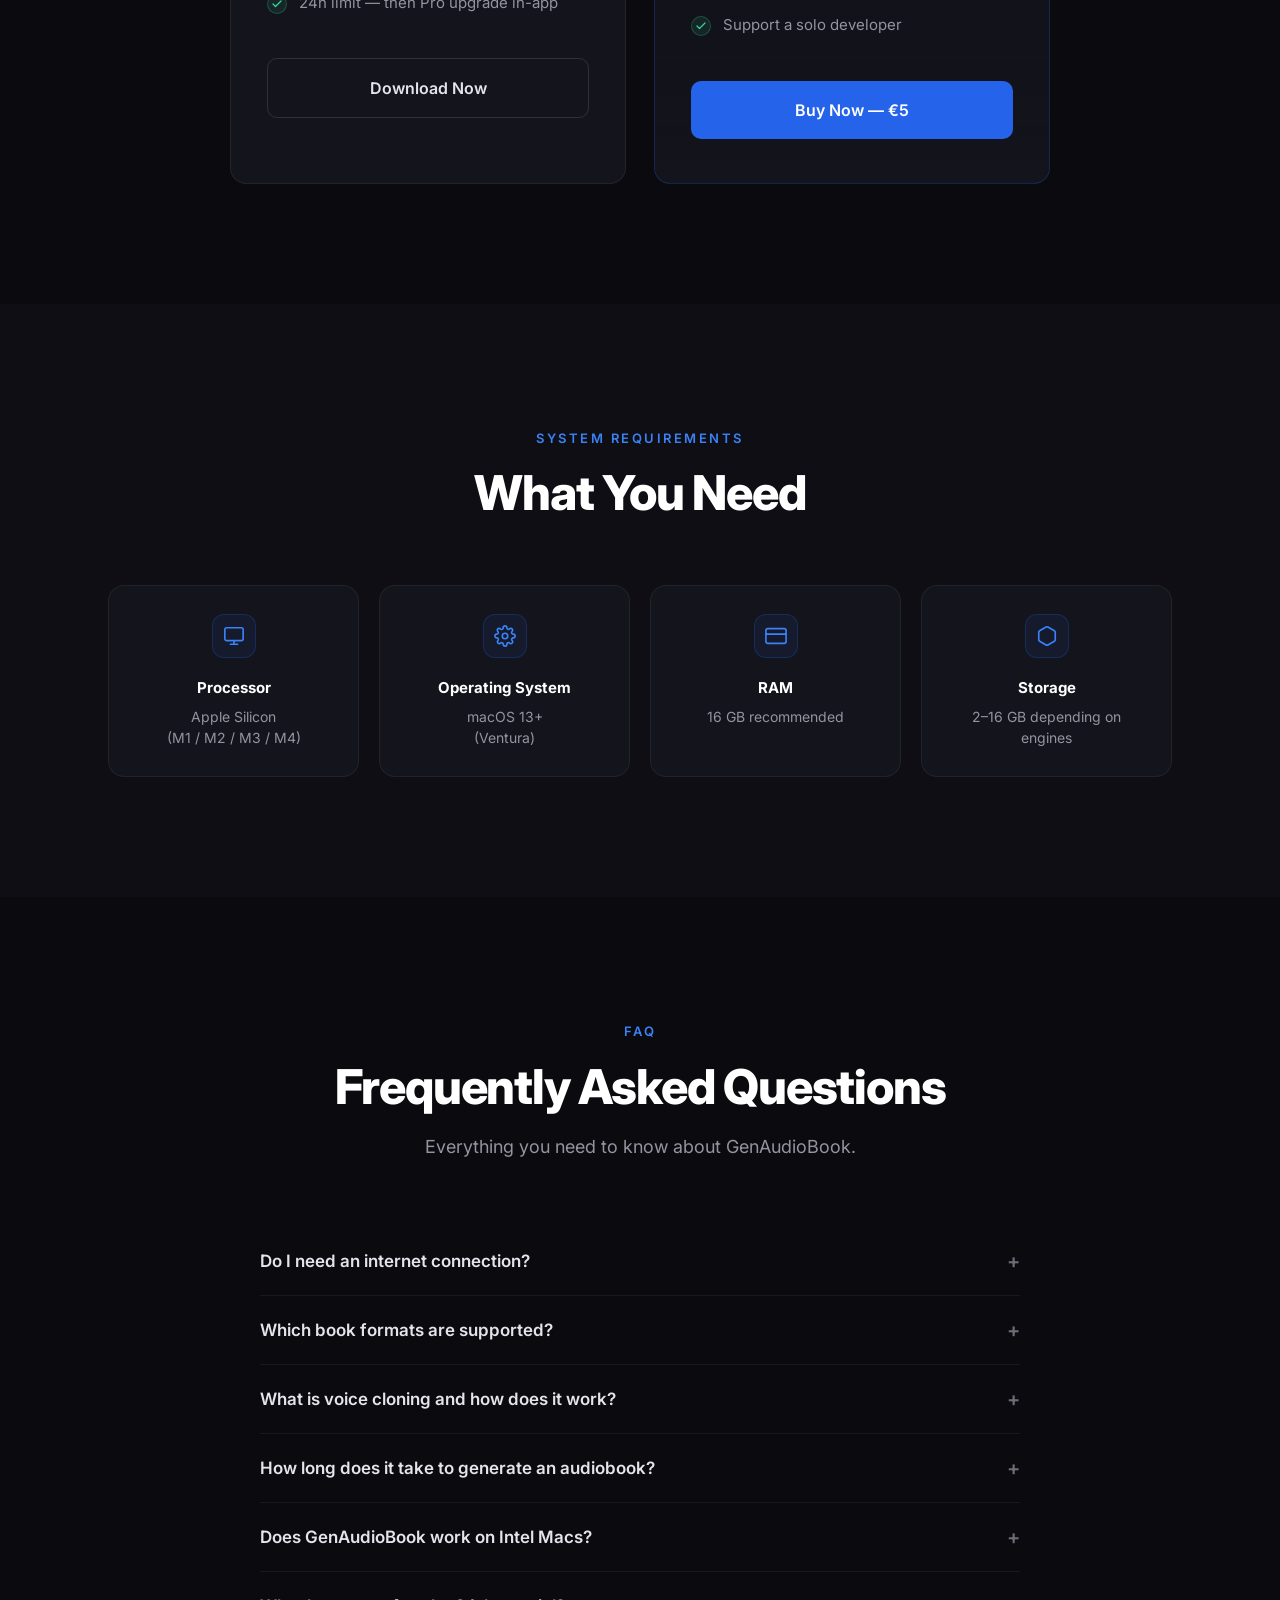
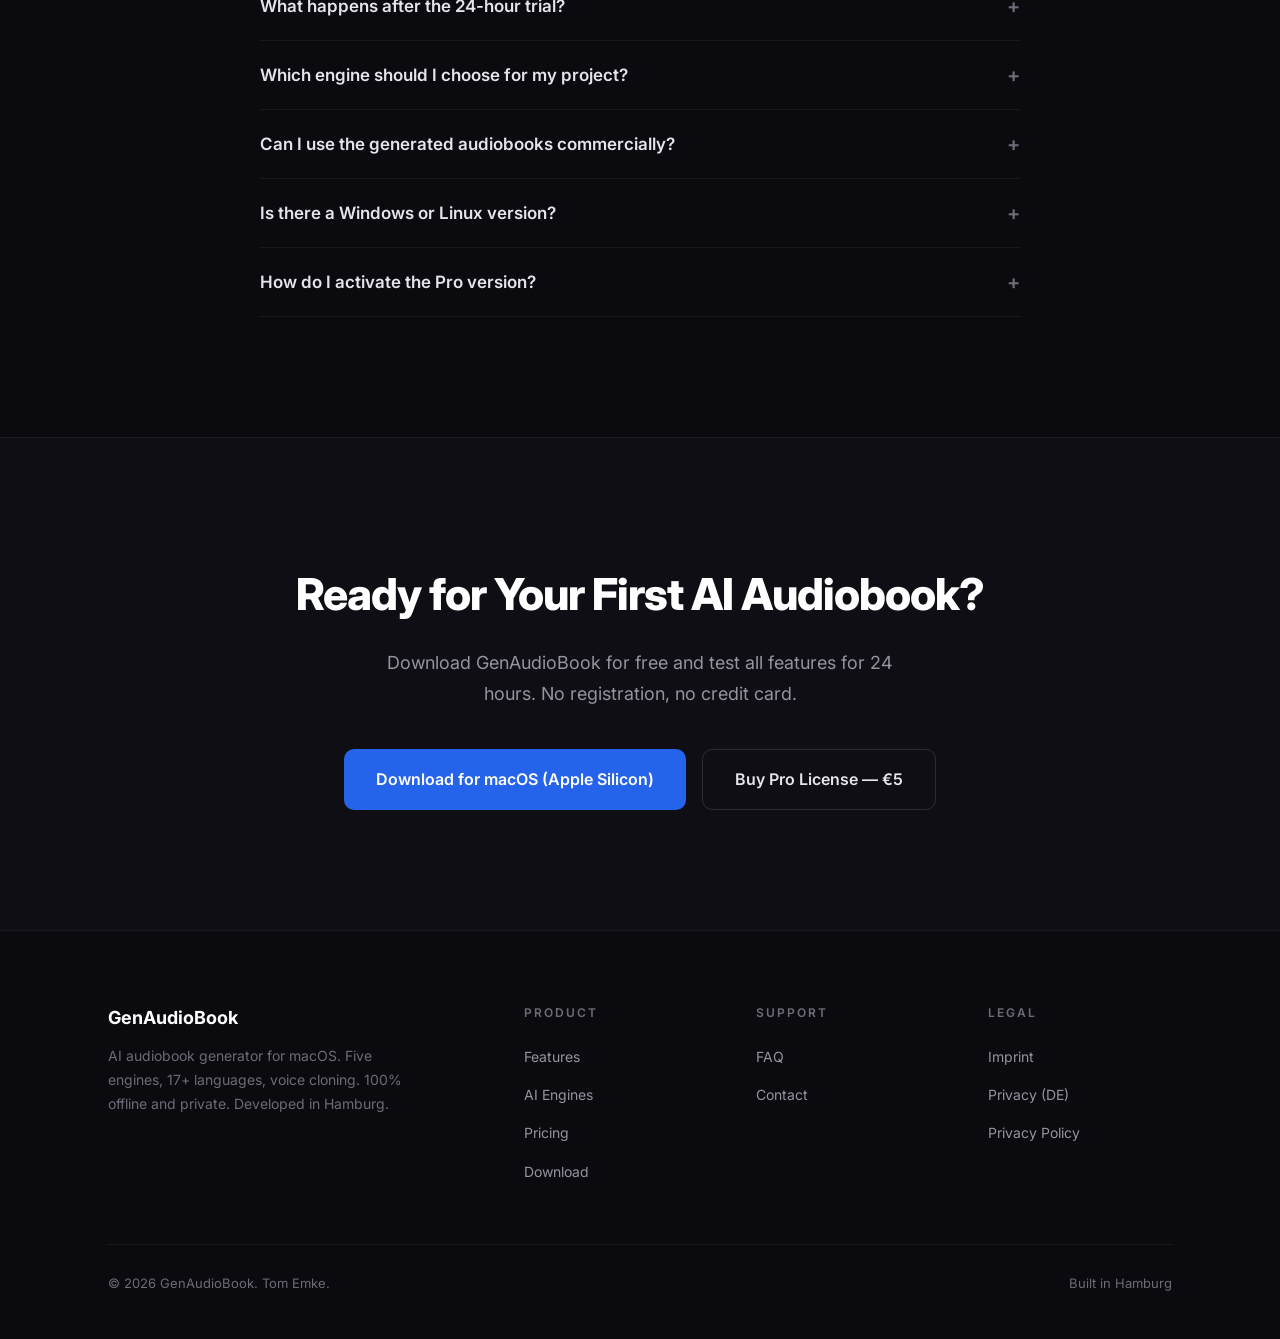
==== commit 2ae56112: "Correct engine languages, F5-TTS license, German recommendation, storage; add version to structured " ====
--- a/index.html
+++ b/index.html
@@ -4,7 +4,7 @@
     <meta charset="UTF-8">
     <meta name="viewport" content="width=device-width, initial-scale=1.0">
     <title>GenAudioBook — KI Hörbuch Generator für Mac | EPUB zu Audiobook</title>
-    <meta name="description" content="Verwandle jedes EPUB, PDF oder Textdokument in ein professionelles Hörbuch — 100% lokal auf deinem Mac. 5 KI-Stimmen, 17+ Sprachen, Voice Cloning. 24h kostenlos testen.">
+    <meta name="description" content="Verwandle jedes EPUB, PDF oder Textdokument in ein professionelles Hörbuch — 100% lokal auf deinem Mac. 5 KI-Engines, 17+ Sprachen, Voice Cloning. 24h kostenlos testen.">
     <meta name="keywords" content="audiobook generator, hörbuch erstellen, epub to audiobook, text to speech mac, KI hörbuch, AI audiobook, voice cloning, offline tts, mac app, apple silicon">
     <meta name="author" content="Tom Emke">
     <link rel="canonical" href="https://genaudiobook.com/">
@@ -29,6 +29,8 @@
         "name": "GenAudioBook",
         "operatingSystem": "macOS 13+",
         "applicationCategory": "MultimediaApplication",
+        "softwareVersion": "1.0.3",
+        "downloadUrl": "https://github.com/tomembke/genaudiobook-releases/releases/download/v1.0.3/GenAudioBook_Pro.dmg",
         "description": "AI-powered audiobook generator for Mac. Convert EPUB, PDF and text to audiobooks using 5 TTS engines with 17+ languages and voice cloning. Runs 100% offline on Apple Silicon.",
         "offers": [
             {
@@ -191,9 +193,9 @@
             <div class="engine-card fade-in">
                 <div class="engine-card-header">
                     <h3>F5-TTS</h3>
-                    <span class="engine-badge green">MIT</span>
-                </div>
-                <p class="engine-desc" data-de="Zero-Shot Voice Cloning mit hervorragender Multilingual-Unterstützung. Besonders robust bei ungewöhnlichen Texten und Eigennamen. Unterstützt 10 Sprachen." data-en="Zero-shot voice cloning with excellent multilingual support. Particularly robust with unusual texts and proper nouns. Supports 10 languages.">Zero-Shot Voice Cloning mit hervorragender Multilingual-Unterstützung. Besonders robust bei ungewöhnlichen Texten und Eigennamen. Unterstützt 10 Sprachen.</p>
+                    <span class="engine-badge neutral">CC-BY-NC 4.0</span>
+                </div>
+                <p class="engine-desc" data-de="Zero-Shot Voice Cloning für Englisch und Chinesisch. Besonders robust bei ungewöhnlichen Texten und Eigennamen. Das Modell steht unter CC-BY-NC 4.0 und ist nur für nicht-kommerzielle Nutzung freigegeben." data-en="Zero-shot voice cloning for English and Chinese. Particularly robust with unusual texts and proper nouns. The model is licensed CC-BY-NC 4.0 and cleared for non-commercial use only.">Zero-Shot Voice Cloning für Englisch und Chinesisch. Besonders robust bei ungewöhnlichen Texten und Eigennamen. Das Modell steht unter CC-BY-NC 4.0 und ist nur für nicht-kommerzielle Nutzung freigegeben.</p>
                 <div class="engine-meta">
                     <div class="engine-meta-row">
                         <span class="meta-label" data-de="Sprachen" data-en="Languages">Sprachen</span>
@@ -215,7 +217,7 @@
                     <h3>CosyVoice 2</h3>
                     <span class="engine-badge green">Apache 2.0</span>
                 </div>
-                <p class="engine-desc" data-de="Menschennahe Natürlichkeit von Alibaba. Die aktuell natürlichste Open-Source-Stimme mit Unterstützung für 13 Sprachen und exzellentem Voice Cloning." data-en="Human-level naturalness by Alibaba. Currently the most natural open-source voice with support for 13 languages and excellent voice cloning.">Menschennahe Natürlichkeit von Alibaba. Die aktuell natürlichste Open-Source-Stimme mit Unterstützung für 13 Sprachen und exzellentem Voice Cloning.</p>
+                <p class="engine-desc" data-de="Menschennahe Natürlichkeit von Alibaba mit exzellentem Voice Cloning. Stark in Chinesisch, Englisch, Japanisch und Koreanisch." data-en="Human-level naturalness by Alibaba with excellent voice cloning. Strong in Chinese, English, Japanese and Korean.">Menschennahe Natürlichkeit von Alibaba mit exzellentem Voice Cloning. Stark in Chinesisch, Englisch, Japanisch und Koreanisch.</p>
                 <div class="engine-meta">
                     <div class="engine-meta-row">
                         <span class="meta-label" data-de="Sprachen" data-en="Languages">Sprachen</span>
@@ -382,7 +384,7 @@
                     <svg viewBox="0 0 24 24"><path d="M21 16V8a2 2 0 0 0-1-1.73l-7-4a2 2 0 0 0-2 0l-7 4A2 2 0 0 0 3 8v8a2 2 0 0 0 1 1.73l7 4a2 2 0 0 0 2 0l7-4A2 2 0 0 0 21 16z"/></svg>
                 </div>
                 <h4 data-de="Speicherplatz" data-en="Storage">Speicherplatz</h4>
-                <p data-de="2–8 GB je nach Engines" data-en="2–8 GB depending on engines">2–8 GB je nach Engines</p>
+                <p data-de="2–16 GB je nach Engines" data-en="2–16 GB depending on engines">2–16 GB je nach Engines</p>
             </div>
         </div>
     </div>
@@ -457,7 +459,7 @@
                     <span class="faq-arrow">+</span>
                 </button>
                 <div class="faq-answer">
-                    <p data-de="Für Englisch: Chatterbox (beste Qualität) oder Kokoro (schnellste). Für Deutsch: F5-TTS oder CosyVoice 2. Für maximale Sprachvielfalt: CosyVoice 2 (13 Sprachen). Für Geschwindigkeit: MeloTTS. Für Voice Cloning: F5-TTS oder CosyVoice 2." data-en="For English: Chatterbox (best quality) or Kokoro (fastest). For German: F5-TTS or CosyVoice 2. For maximum language variety: CosyVoice 2 (13 languages). For speed: MeloTTS. For voice cloning: F5-TTS or CosyVoice 2.">Für Englisch: Chatterbox (beste Qualität) oder Kokoro (schnellste). Für Deutsch: F5-TTS oder CosyVoice 2. Für maximale Sprachvielfalt: CosyVoice 2 (13 Sprachen). Für Geschwindigkeit: MeloTTS. Für Voice Cloning: F5-TTS oder CosyVoice 2.</p>
+                    <p data-de="Für Englisch: Chatterbox (beste Qualität) oder Kokoro (schnellste). Für Deutsch: Chatterbox mit dem Modell Multilingual. Für maximale Sprachvielfalt: Chatterbox Multilingual (23 Sprachen). Für Geschwindigkeit: MeloTTS. Für Voice Cloning: Chatterbox, F5-TTS oder CosyVoice 2." data-en="For English: Chatterbox (best quality) or Kokoro (fastest). For German: Chatterbox with the Multilingual model. For maximum language variety: Chatterbox Multilingual (23 languages). For speed: MeloTTS. For voice cloning: Chatterbox, F5-TTS or CosyVoice 2.">Für Englisch: Chatterbox (beste Qualität) oder Kokoro (schnellste). Für Deutsch: Chatterbox mit dem Modell Multilingual. Für maximale Sprachvielfalt: Chatterbox Multilingual (23 Sprachen). Für Geschwindigkeit: MeloTTS. Für Voice Cloning: Chatterbox, F5-TTS oder CosyVoice 2.</p>
                 </div>
             </div>
             <div class="faq-item">
@@ -466,7 +468,7 @@
                     <span class="faq-arrow">+</span>
                 </button>
                 <div class="faq-answer">
-                    <p data-de="Ja! Alle fünf Engines nutzen Open-Source-Lizenzen (Apache 2.0 oder MIT), die kommerzielle Nutzung erlauben. Du kannst die generierten Hörbücher frei verwenden." data-en="Yes! All five engines use open-source licenses (Apache 2.0 or MIT) that permit commercial use. You can freely use the generated audiobooks.">Ja! Alle fünf Engines nutzen Open-Source-Lizenzen (Apache 2.0 oder MIT), die kommerzielle Nutzung erlauben. Du kannst die generierten Hörbücher frei verwenden.</p>
+                    <p data-de="Mit Chatterbox, Kokoro, MeloTTS und CosyVoice 2 ja: Ihre Modelle stehen unter MIT bzw. Apache 2.0 und erlauben kommerzielle Nutzung. Ausnahme ist F5-TTS: Das Modell steht unter CC-BY-NC 4.0, damit erzeugte Hörbücher sind nur für nicht-kommerzielle Zwecke freigegeben." data-en="With Chatterbox, Kokoro, MeloTTS and CosyVoice 2, yes: their models are licensed MIT or Apache 2.0, which permits commercial use. The exception is F5-TTS: its model is licensed CC-BY-NC 4.0, so audiobooks made with it are for non-commercial use only.">Mit Chatterbox, Kokoro, MeloTTS und CosyVoice 2 ja: Ihre Modelle stehen unter MIT bzw. Apache 2.0 und erlauben kommerzielle Nutzung. Ausnahme ist F5-TTS: Das Modell steht unter CC-BY-NC 4.0, damit erzeugte Hörbücher sind nur für nicht-kommerzielle Zwecke freigegeben.</p>
                 </div>
             </div>
             <div class="faq-item">
